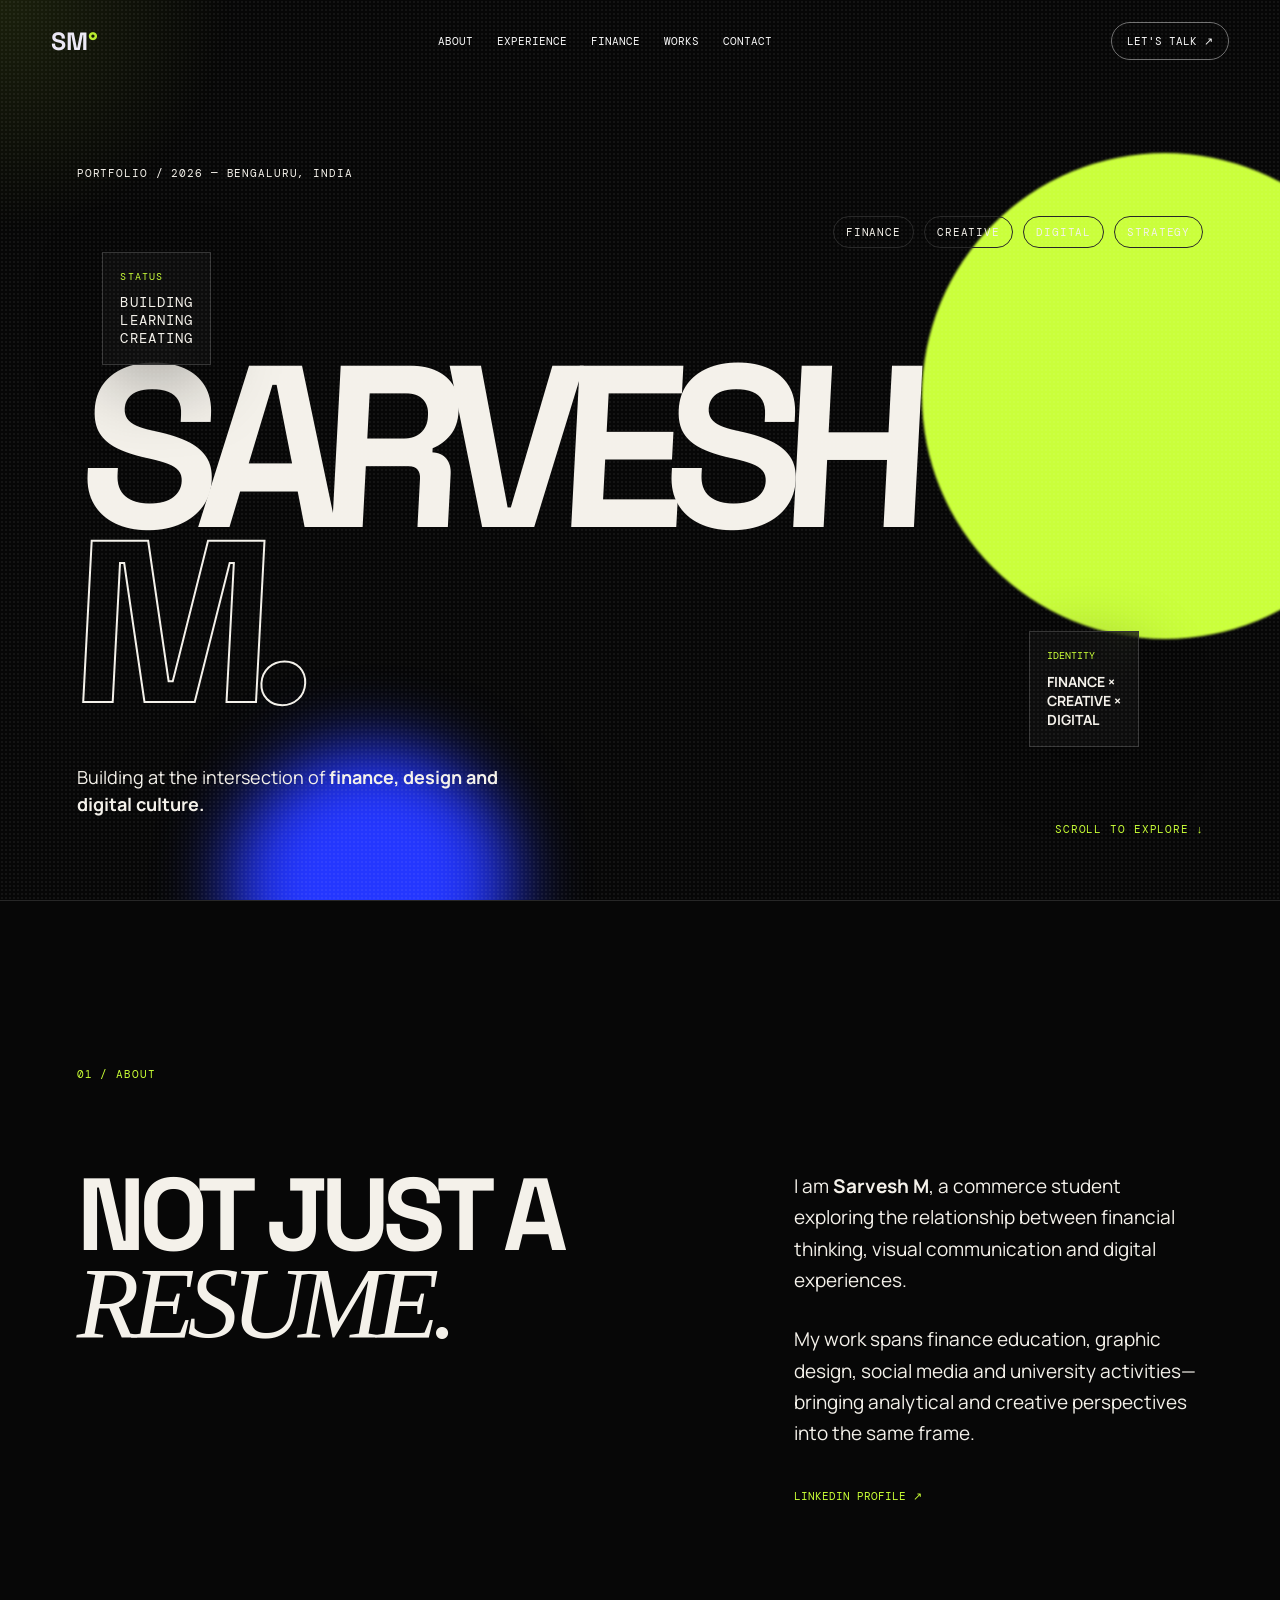
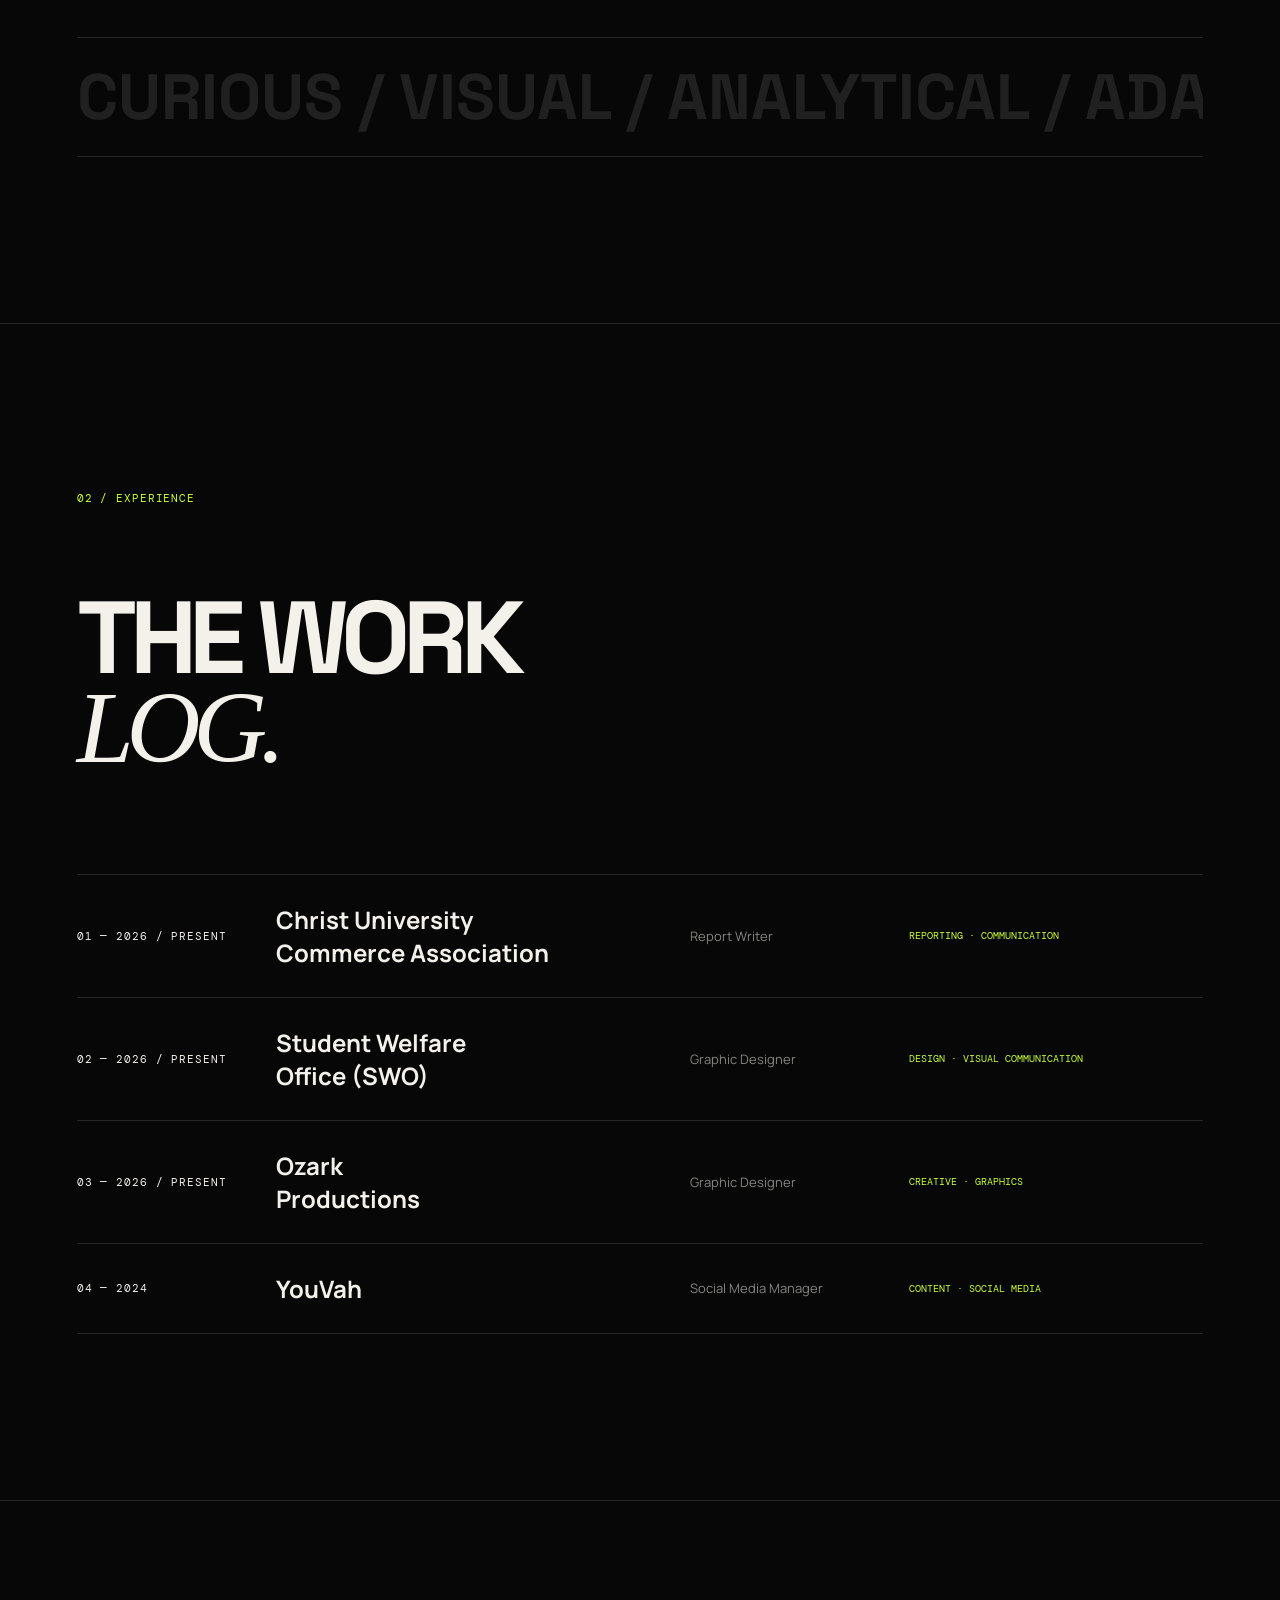
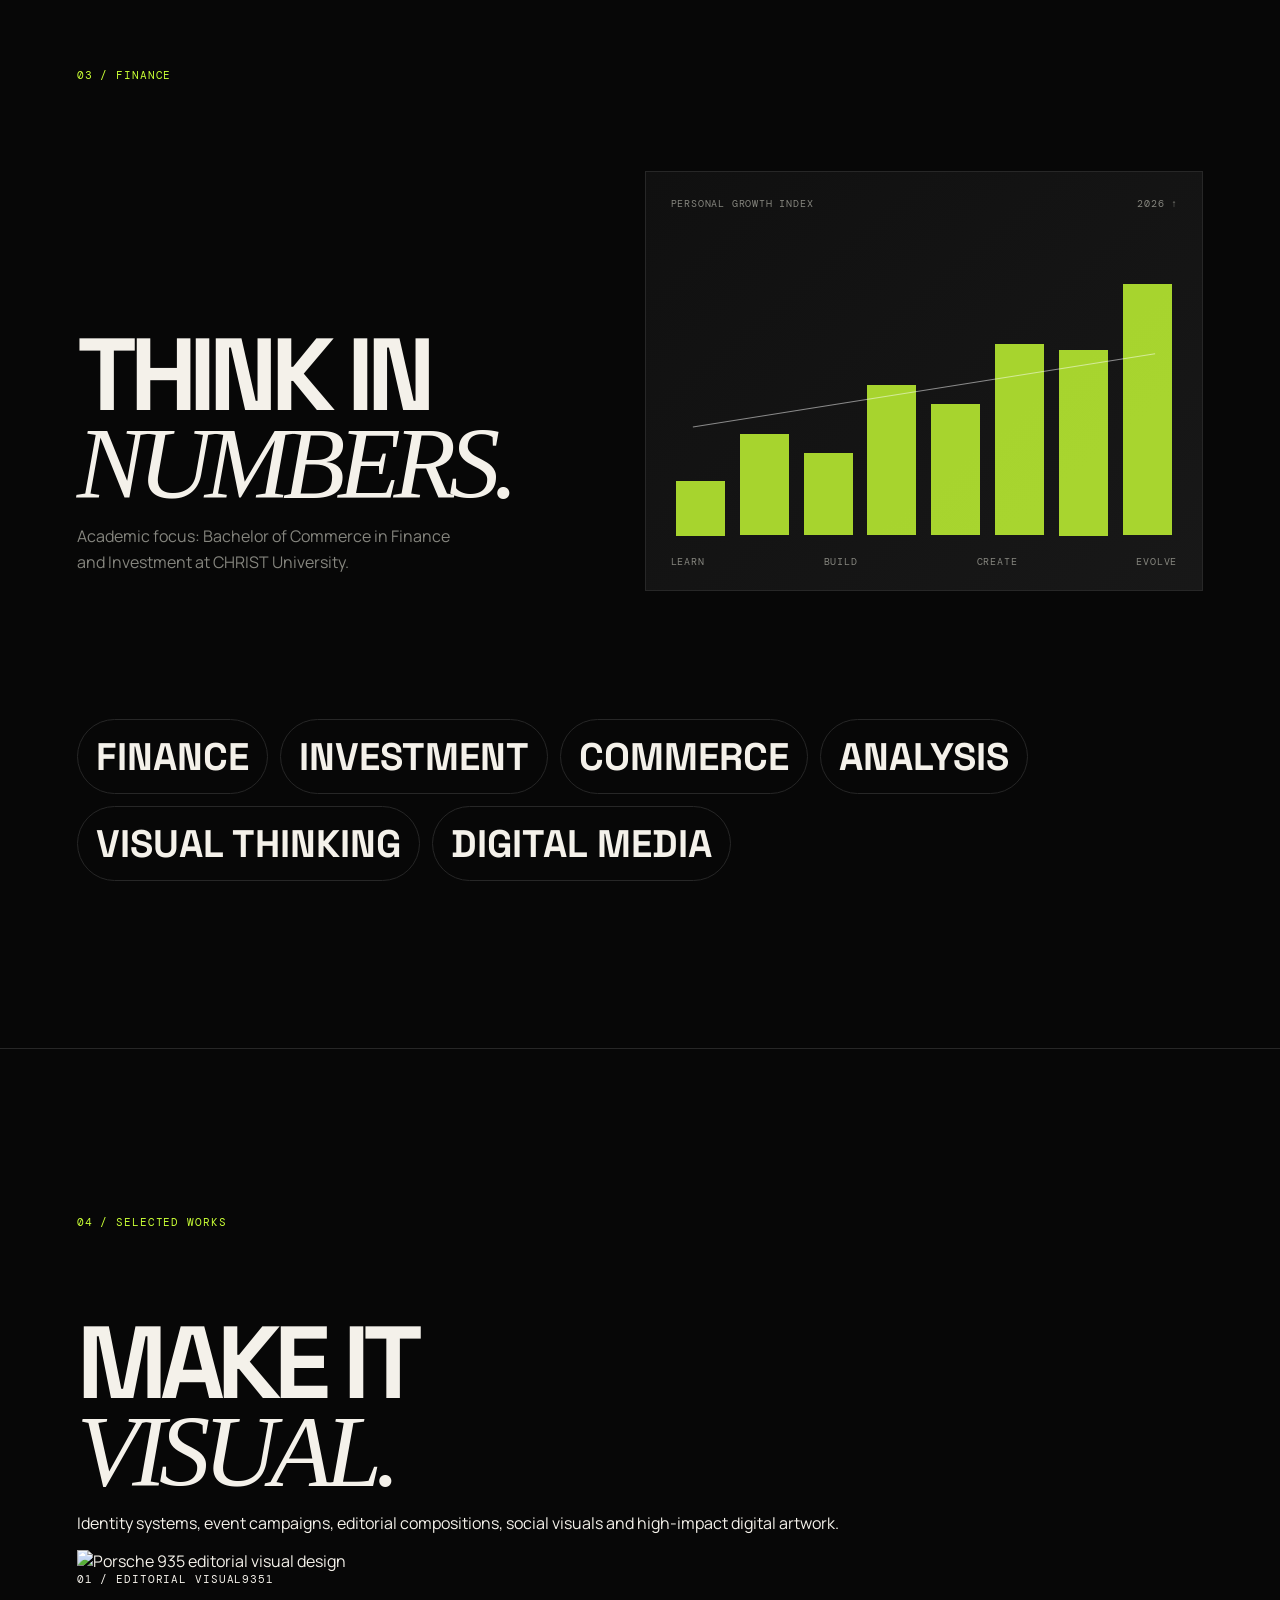
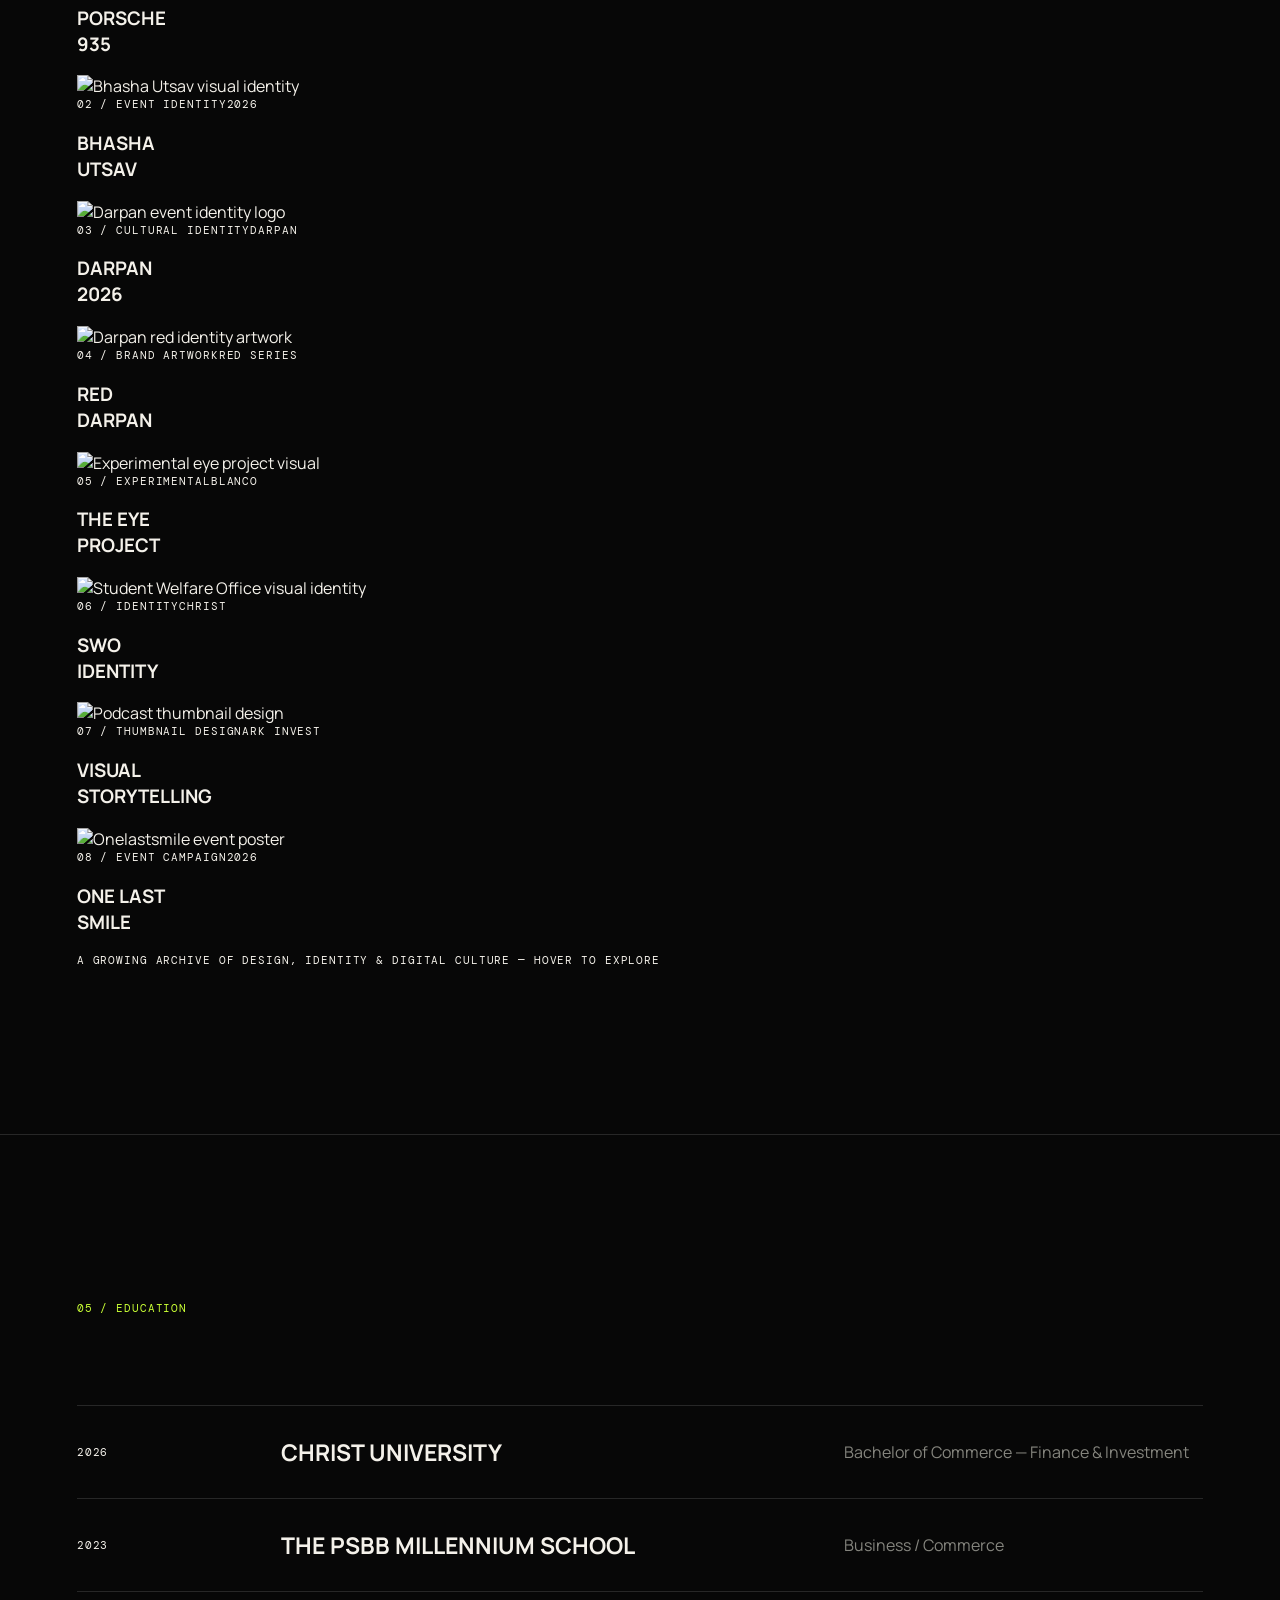
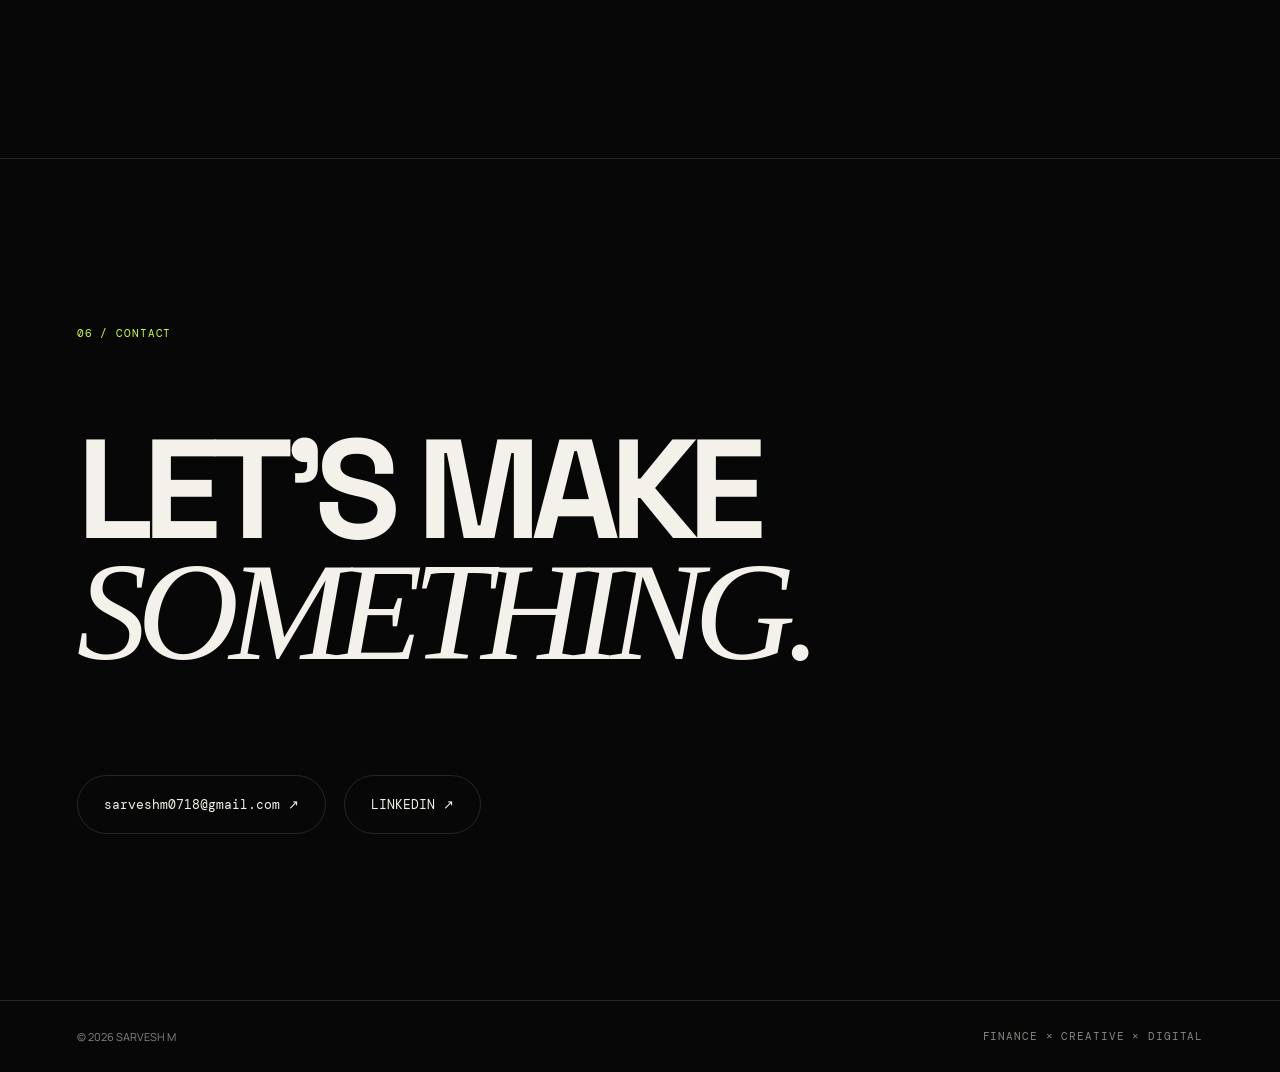
==== index.html @ 8497946c "feat: add selected works gallery for Sarvesh portfolio" ====
<!doctype html>
<html lang="en">
<head>
  <meta charset="UTF-8" />
  <meta name="viewport" content="width=device-width, initial-scale=1.0" />
  <meta name="description" content="Sarvesh M — Finance × Creative × Digital" />
  <title>SARVESH M — Portfolio</title>
  <link rel="preconnect" href="https://fonts.googleapis.com">
  <link rel="preconnect" href="https://fonts.gstatic.com" crossorigin>
  <link href="https://fonts.googleapis.com/css2?family=DM+Mono:wght@400;500&family=Manrope:wght@400;500;600;700;800&family=Space+Grotesk:wght@400;500;600;700&display=swap" rel="stylesheet">
  <link rel="stylesheet" href="style.css" />
</head>
<body>
  <div class="grain"></div><div class="cursor-glow"></div>
  <header class="nav"><a href="#top" class="logo">SM<span>°</span></a><nav><a href="#about">About</a><a href="#experience">Experience</a><a href="#finance">Finance</a><a href="#creative">Works</a><a href="#contact">Contact</a></nav><a class="nav-pill" href="mailto:sarveshm0718@gmail.com">Let's talk ↗</a></header>
  <main id="top">
    <section class="hero">
      <div class="hero-meta mono">PORTFOLIO / 2026 — BENGALURU, INDIA</div>
      <div class="ticker mono"><span>FINANCE</span><span>CREATIVE</span><span>DIGITAL</span><span>STRATEGY</span></div>
      <h1><span>SARVESH</span><span class="outline">M.</span></h1>
      <div class="hero-bottom"><p>Building at the intersection of <strong>finance, design and digital culture.</strong></p><div class="scroll mono">SCROLL TO EXPLORE ↓</div></div>
      <div class="hero-orb orb-a"></div><div class="hero-orb orb-b"></div>
      <div class="data-card card-one"><small>IDENTITY</small><b>FINANCE ×<br>CREATIVE ×<br>DIGITAL</b></div>
      <div class="data-card card-two mono"><small>STATUS</small>BUILDING<br>LEARNING<br>CREATING</div>
    </section>

    <section id="about" class="about section"><div class="eyebrow mono">01 / ABOUT</div><div class="split"><h2>NOT JUST A<br><em>RESUME.</em></h2><div class="about-copy"><p>I am <strong>Sarvesh M</strong>, a commerce student exploring the relationship between financial thinking, visual communication and digital experiences.</p><p>My work spans finance education, graphic design, social media and university activities—bringing analytical and creative perspectives into the same frame.</p><a class="text-link" href="https://www.linkedin.com/in/sarvesh-m-gca/" target="_blank" rel="noreferrer">LINKEDIN PROFILE ↗</a></div></div><div class="marquee"><div>CURIOUS / VISUAL / ANALYTICAL / ADAPTABLE / CURIOUS / VISUAL / ANALYTICAL / ADAPTABLE /</div></div></section>

    <section id="experience" class="experience section"><div class="eyebrow mono">02 / EXPERIENCE</div><h2>THE WORK<br><em>LOG.</em></h2><div class="timeline"><article><span class="mono">01 — 2026 / PRESENT</span><h3>Christ University<br>Commerce Association</h3><p>Report Writer</p><b>REPORTING · COMMUNICATION</b></article><article><span class="mono">02 — 2026 / PRESENT</span><h3>Student Welfare<br>Office (SWO)</h3><p>Graphic Designer</p><b>DESIGN · VISUAL COMMUNICATION</b></article><article><span class="mono">03 — 2026 / PRESENT</span><h3>Ozark<br>Productions</h3><p>Graphic Designer</p><b>CREATIVE · GRAPHICS</b></article><article><span class="mono">04 — 2024</span><h3>YouVah</h3><p>Social Media Manager</p><b>CONTENT · SOCIAL MEDIA</b></article></div></section>

    <section id="finance" class="finance section"><div class="eyebrow mono">03 / FINANCE</div><div class="finance-grid"><div><h2>THINK IN<br><em>NUMBERS.</em></h2><p class="finance-copy">Academic focus: Bachelor of Commerce in Finance and Investment at CHRIST University.</p></div><div class="chart-card"><div class="chart-top mono"><span>PERSONAL GROWTH INDEX</span><span>2026 ↑</span></div><div class="bars"><i></i><i></i><i></i><i></i><i></i><i></i><i></i><i></i></div><div class="chart-line"></div><div class="chart-labels mono"><span>LEARN</span><span>BUILD</span><span>CREATE</span><span>EVOLVE</span></div></div></div><div class="skill-cloud"><span>FINANCE</span><span>INVESTMENT</span><span>COMMERCE</span><span>ANALYSIS</span><span>VISUAL THINKING</span><span>DIGITAL MEDIA</span></div></section>

    <section id="creative" class="creative section">
      <div class="eyebrow mono">04 / SELECTED WORKS</div>
      <div class="works-head"><h2>MAKE IT<br><em>VISUAL.</em></h2><p>Identity systems, event campaigns, editorial compositions, social visuals and high-impact digital artwork.</p></div>
      <div class="works-grid">
        <article class="work work-wide"><div class="work-image"><img src="assets/porsche-9351.png" alt="Porsche 935 editorial visual design"></div><div class="work-meta mono"><span>01 / EDITORIAL VISUAL</span><span>9351</span></div><h3>PORSCHE<br>935</h3></article>
        <article class="work"><div class="work-image contain"><img src="assets/bhasha-utsav.png" alt="Bhasha Utsav visual identity"></div><div class="work-meta mono"><span>02 / EVENT IDENTITY</span><span>2026</span></div><h3>BHASHA<br>UTSAV</h3></article>
        <article class="work"><div class="work-image contain"><img src="assets/darpan-white.png" alt="Darpan event identity logo"></div><div class="work-meta mono"><span>03 / CULTURAL IDENTITY</span><span>DARPAN</span></div><h3>DARPAN<br>2026</h3></article>
        <article class="work work-tall"><div class="work-image"><img src="assets/darpan-red.png" alt="Darpan red identity artwork"></div><div class="work-meta mono"><span>04 / BRAND ARTWORK</span><span>RED SERIES</span></div><h3>RED<br>DARPAN</h3></article>
        <article class="work work-tall"><div class="work-image"><img src="assets/eye-project.png" alt="Experimental eye project visual"></div><div class="work-meta mono"><span>05 / EXPERIMENTAL</span><span>BLANCO</span></div><h3>THE EYE<br>PROJECT</h3></article>
        <article class="work"><div class="work-image contain"><img src="assets/swo-logo.png" alt="Student Welfare Office visual identity"></div><div class="work-meta mono"><span>06 / IDENTITY</span><span>CHRIST</span></div><h3>SWO<br>IDENTITY</h3></article>
        <article class="work work-wide"><div class="work-image"><img src="assets/ark-thumbnail.jpg" alt="Podcast thumbnail design"></div><div class="work-meta mono"><span>07 / THUMBNAIL DESIGN</span><span>ARK INVEST</span></div><h3>VISUAL<br>STORYTELLING</h3></article>
        <article class="work work-wide"><div class="work-image"><img src="assets/onelastsmile.png" alt="Onelastsmile event poster"></div><div class="work-meta mono"><span>08 / EVENT CAMPAIGN</span><span>2026</span></div><h3>ONE LAST<br>SMILE</h3></article>
      </div>
      <div class="works-note mono">A GROWING ARCHIVE OF DESIGN, IDENTITY & DIGITAL CULTURE — HOVER TO EXPLORE</div>
    </section>

    <section class="education section"><div class="eyebrow mono">05 / EDUCATION</div><div class="edu-row"><span class="mono">2026</span><h3>CHRIST UNIVERSITY</h3><p>Bachelor of Commerce — Finance & Investment</p></div><div class="edu-row"><span class="mono">2023</span><h3>THE PSBB MILLENNIUM SCHOOL</h3><p>Business / Commerce</p></div></section>
    <section id="contact" class="contact section"><div class="eyebrow mono">06 / CONTACT</div><h2>LET'S MAKE<br><em>SOMETHING.</em></h2><div class="contact-row"><a href="mailto:sarveshm0718@gmail.com">sarveshm0718@gmail.com ↗</a><a href="https://www.linkedin.com/in/sarvesh-m-gca/" target="_blank" rel="noreferrer">LINKEDIN ↗</a></div></section>
  </main>
  <footer><span>© 2026 SARVESH M</span><span class="mono">FINANCE × CREATIVE × DIGITAL</span></footer>
  <script src="script.js"></script>
</body></html>
---- style.css ----
:root{--bg:#070707;--fg:#f4f1ea;--acid:#c9ff35;--muted:#85857e;--line:#272727;--blue:#2437ff;--pink:#ff6bd6}*{box-sizing:border-box}html{scroll-behavior:smooth}body{margin:0;background:var(--bg);color:var(--fg);font-family:Manrope,Arial,sans-serif;overflow-x:hidden}.grain{position:fixed;inset:0;opacity:.055;pointer-events:none;background-image:radial-gradient(#fff 1px,transparent 1px);background-size:4px 4px;z-index:20}.cursor-glow{position:fixed;width:520px;height:520px;border-radius:50%;background:radial-gradient(circle,rgba(201,255,53,.1),transparent 64%);pointer-events:none;transform:translate(-50%,-50%);z-index:-1}.nav{position:fixed;top:0;left:0;width:100%;z-index:10;display:flex;align-items:center;justify-content:space-between;padding:22px 4vw;mix-blend-mode:difference}.logo{font:700 25px 'Space Grotesk';color:#fff;text-decoration:none}.logo span{color:var(--acid)}nav{display:flex;gap:24px}nav a,.nav-pill{color:#fff;text-decoration:none;font:11px 'DM Mono';text-transform:uppercase}.nav a:hover,.nav-pill:hover{color:var(--acid)}.nav-pill{border:1px solid #777;padding:11px 15px;border-radius:999px}.section{padding:13vw 6vw;border-top:1px solid var(--line);position:relative}.hero{min-height:100vh;padding:13vw 6vw 5vw;position:relative;overflow:hidden;display:flex;flex-direction:column;justify-content:space-between}.hero-meta,.ticker,.mono,.eyebrow{font-family:'DM Mono';font-size:11px;letter-spacing:.08em}.hero-meta{position:relative;z-index:3}.ticker{display:flex;gap:10px;align-self:flex-end;position:relative;z-index:3}.ticker span{border:1px solid var(--line);padding:8px 12px;border-radius:99px}.hero h1{font:800 clamp(5.5rem,18vw,18rem)/.76 'Space Grotesk';letter-spacing:-.1em;margin:6vw 0 0;position:relative;z-index:2;transform:skewX(-3deg)}.hero h1 span{display:block}.outline{color:transparent;-webkit-text-stroke:2px var(--fg)}.hero-bottom{display:flex;align-items:end;justify-content:space-between;position:relative;z-index:3}.hero-bottom p{max-width:430px;font-size:18px;line-height:1.5}.scroll{color:var(--acid)}.hero-orb{position:absolute;border-radius:50%;z-index:1}.orb-a{width:38vw;height:38vw;background:var(--acid);right:-10vw;top:17vh;mix-blend-mode:screen;filter:blur(1px)}.orb-b{width:22vw;height:22vw;background:var(--blue);left:18vw;bottom:-10vw;filter:blur(35px)}.data-card{position:absolute;z-index:4;background:rgba(17,17,17,.72);border:1px solid #363636;backdrop-filter:blur(18px);padding:17px;font-size:14px;box-shadow:0 20px 70px rgba(0,0,0,.3)}.data-card small{font:10px 'DM Mono';color:var(--acid);display:block;margin-bottom:10px}.card-one{right:11vw;bottom:17vh}.card-two{left:8vw;top:28vh}.eyebrow{color:var(--acid);margin-bottom:7vw}.split{display:grid;grid-template-columns:1.2fr .8fr;gap:8vw}.section h2{font:700 clamp(3.7rem,8vw,9rem)/.86 'Space Grotesk';letter-spacing:-.07em;margin:0}.section h2 em{font-family:Georgia,serif;font-weight:400}.about-copy{font-size:19px;line-height:1.65}.about-copy p{margin-top:0;margin-bottom:28px}.text-link{font:11px 'DM Mono';color:var(--acid);text-decoration:none}.marquee{overflow:hidden;border-top:1px solid var(--line);border-bottom:1px solid var(--line);margin-top:10vw;padding:18px 0;white-space:nowrap;font:700 5vw 'Space Grotesk';color:#202020}.timeline{margin-top:8vw}.timeline article{display:grid;grid-template-columns:.9fr 2fr 1fr 1.5fr;gap:22px;align-items:center;border-top:1px solid var(--line);padding:28px 0;transition:padding .3s}.timeline article:hover{padding-left:18px;padding-right:18px;background:#0c0c0c}.timeline article:last-child{border-bottom:1px solid var(--line)}.timeline h3{font-size:24px;margin:0}.timeline p{margin:0;color:var(--muted);font-size:13px}.timeline b{font:10px 'DM Mono';color:var(--acid)}.finance-grid{display:grid;grid-template-columns:1fr 1.2fr;gap:8vw;align-items:end}.finance-copy{max-width:380px;color:var(--muted);line-height:1.6}.chart-card{height:420px;border:1px solid var(--line);padding:25px;position:relative;background:linear-gradient(140deg,#101010,#181818);overflow:hidden}.chart-top,.chart-labels{display:flex;justify-content:space-between;color:var(--muted);font-size:10px}.bars{position:absolute;inset:90px 30px 55px;display:flex;align-items:end;gap:3%}.bars i{display:block;flex:1;background:var(--acid);opacity:.82;transform-origin:bottom;animation:rise 1.2s both}.bars i:nth-child(1){height:20%;animation-delay:.05s}.bars i:nth-child(2){height:37%;animation-delay:.1s}.bars i:nth-child(3){height:30%;animation-delay:.15s}.bars i:nth-child(4){height:55%;animation-delay:.2s}.bars i:nth-child(5){height:48%;animation-delay:.25s}.bars i:nth-child(6){height:70%;animation-delay:.3s}.bars i:nth-child(7){height:68%;animation-delay:.35s}.bars i:nth-child(8){height:92%;animation-delay:.4s}.chart-line{position:absolute;left:8%;right:8%;top:52%;height:1px;background:#fff;transform:rotate(-9deg);opacity:.5}.chart-labels{position:absolute;bottom:22px;left:25px;right:25px}.skill-cloud{margin-top:10vw;display:flex;gap:12px;flex-wrap:wrap}.skill-cloud span{font:700 clamp(1.2rem,3vw,3rem) 'Space Grotesk';border:1px solid var(--line);padding:12px 18px;border-radius:999px;transition:.25s}.skill-cloud span:hover{background:var(--acid);color:#070707;transform:rotate(-2deg)}.project-grid{display:grid;grid-template-columns:1.2fr .8fr 1fr;gap:14px;margin-top:7vw}.project{min-height:500px;padding:24px;display:flex;flex-direction:column;justify-content:space-between;border:1px solid var(--line);transition:transform .45s,clip-path .45s}.project:hover{transform:translateY(-12px) rotate(-1deg);clip-path:polygon(0 2%,100% 0,97% 100%,2% 98%)}.project h3{font:700 clamp(2.3rem,4vw,5rem)/.84 'Space Grotesk';margin:0}.project p{max-width:230px}.project-number{color:var(--acid)}.p1{background:var(--acid);color:#070707}.p1 .project-number{color:#070707}.p2{background:#171717}.p3{background:linear-gradient(150deg,#2932cd,#090909)}.edu-row{display:grid;grid-template-columns:.5fr 1.5fr 1fr;gap:25px;border-top:1px solid var(--line);padding:30px 0;align-items:center}.edu-row:last-child{border-bottom:1px solid var(--line)}.edu-row h3{margin:0;font-size:23px}.edu-row p{margin:0;color:var(--muted)}.contact h2{font-size:clamp(4rem,11vw,13rem)}.contact-row{margin-top:8vw;display:flex;gap:18px;flex-wrap:wrap}.contact-row a{color:var(--fg);text-decoration:none;border:1px solid var(--line);padding:20px 26px;border-radius:999px;font:13px 'DM Mono';transition:.25s}.contact-row a:hover{background:var(--fg);color:var(--bg)}footer{padding:28px 6vw;display:flex;justify-content:space-between;color:var(--muted);font-size:11px;border-top:1px solid var(--line)}@keyframes rise{from{transform:scaleY(0)}to{transform:scaleY(1)}}@media(max-width:760px){.nav nav{display:none}.hero{padding-top:30vw}.hero h1{font-size:24vw}.card-two{display:none}.split,.finance-grid{grid-template-columns:1fr}.timeline article,.edu-row{grid-template-columns:1fr;gap:8px}.project-grid{grid-template-columns:1fr}.project{min-height:330px}.hero-bottom{flex-direction:column;align-items:start}.ticker{align-self:start;margin-top:40px}.section{padding:21vw 6vw}.contact-row{flex-direction:column}.contact-row a{text-align:center}}@media(prefers-reduced-motion:reduce){*,*::before,*::after{scroll-behavior:auto!important;animation-duration:.01ms!important;transition:none!important}}
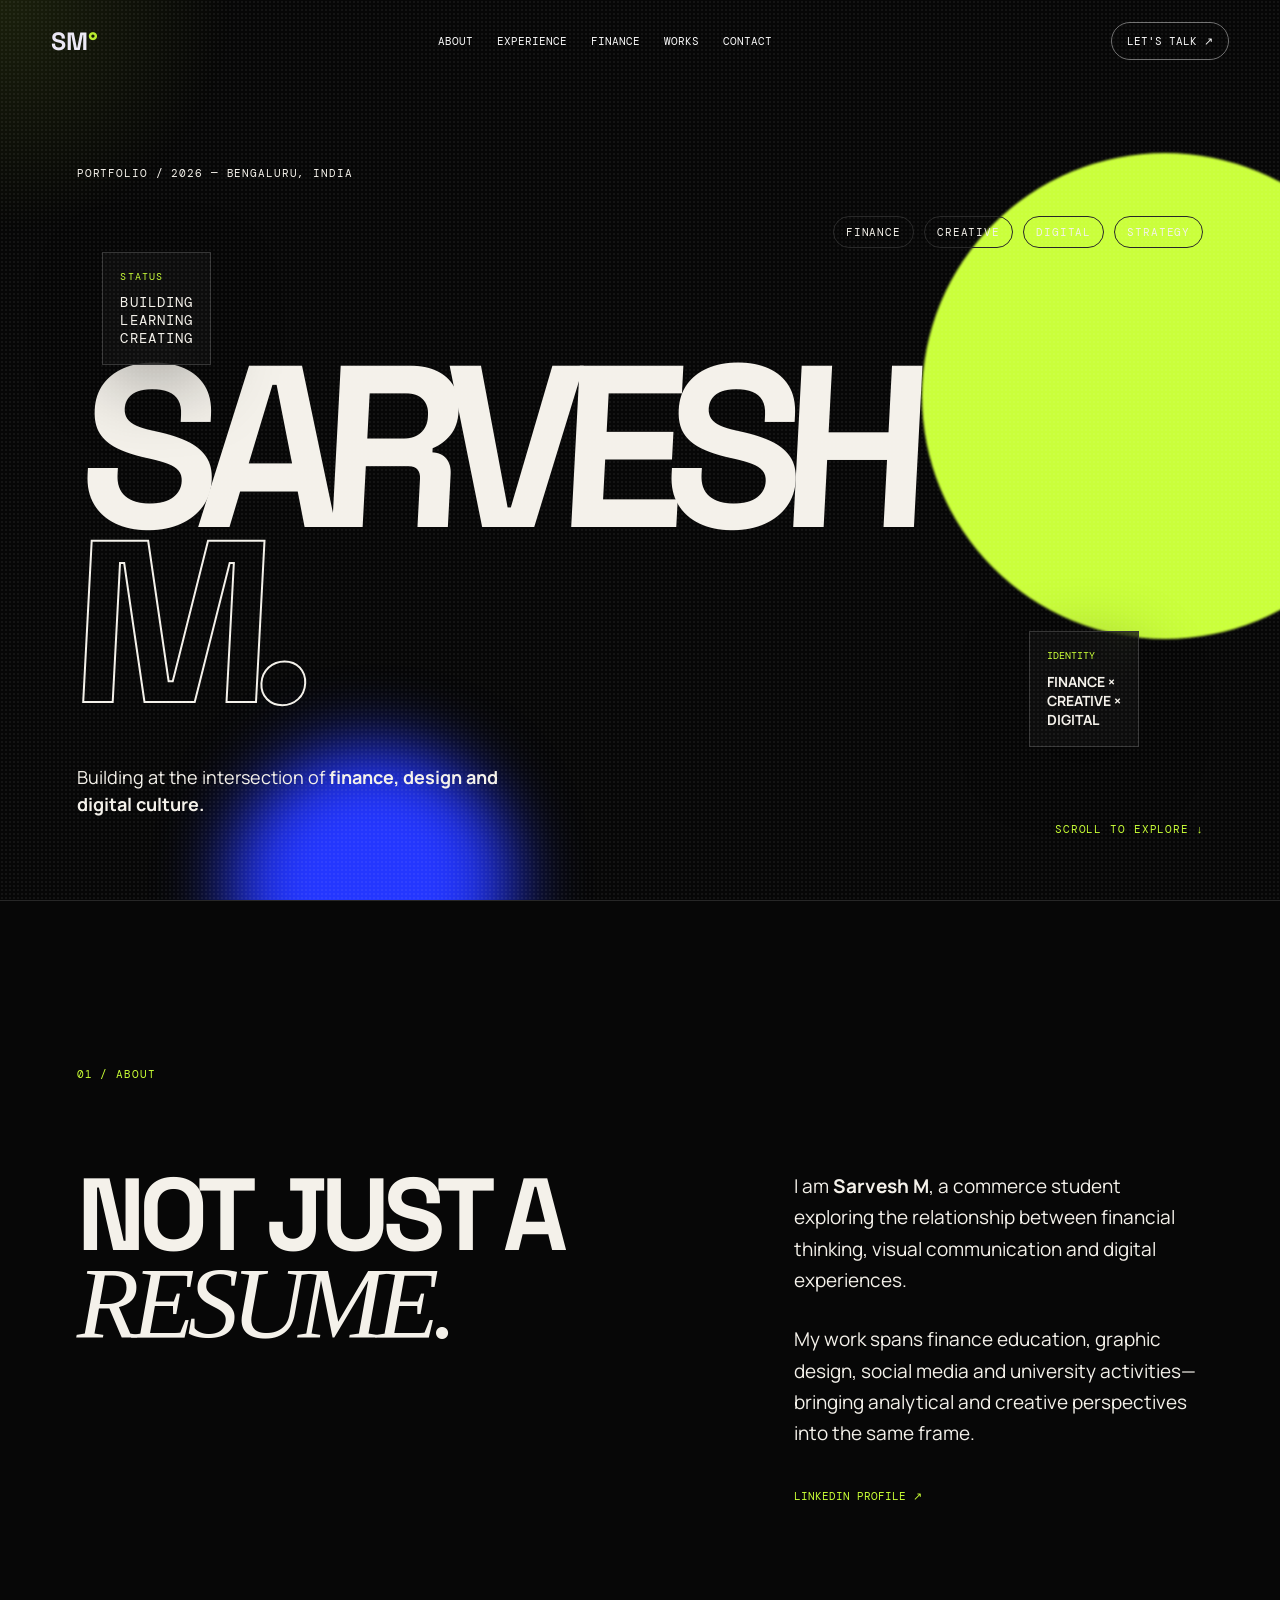
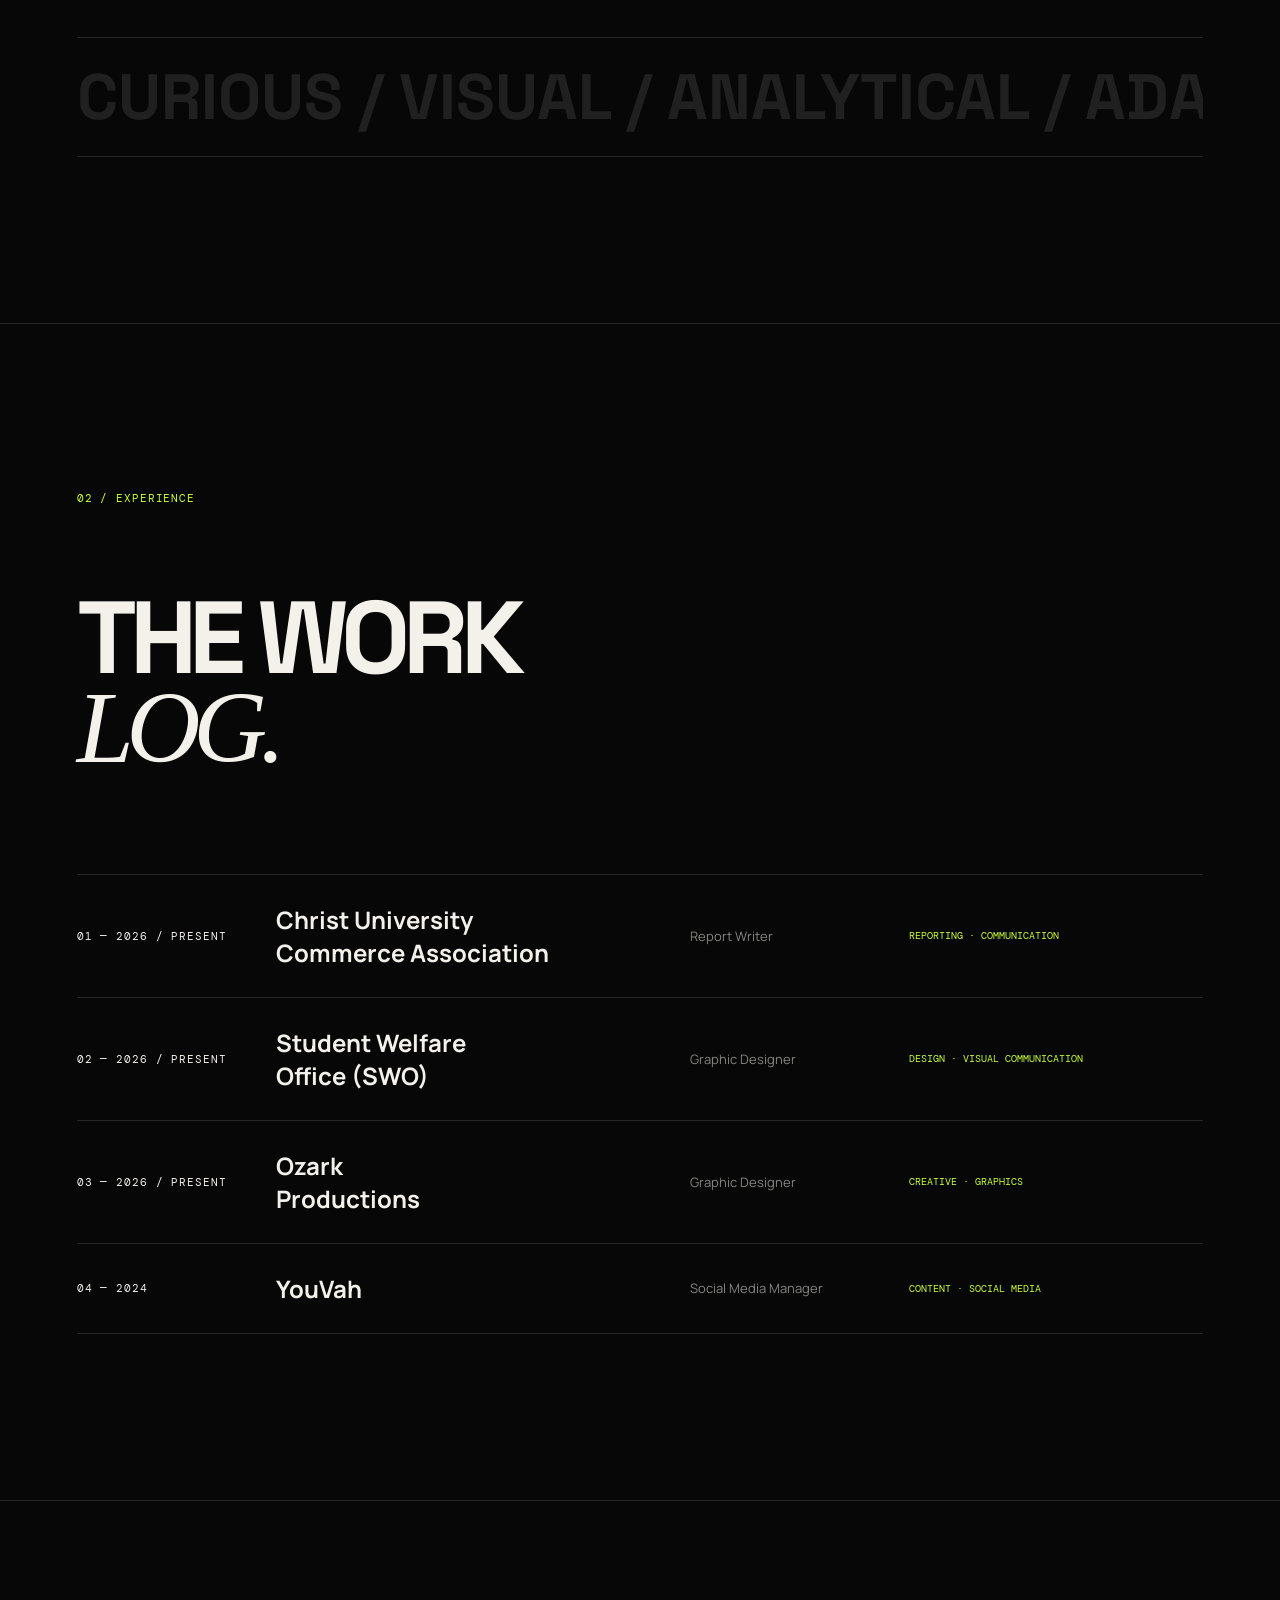
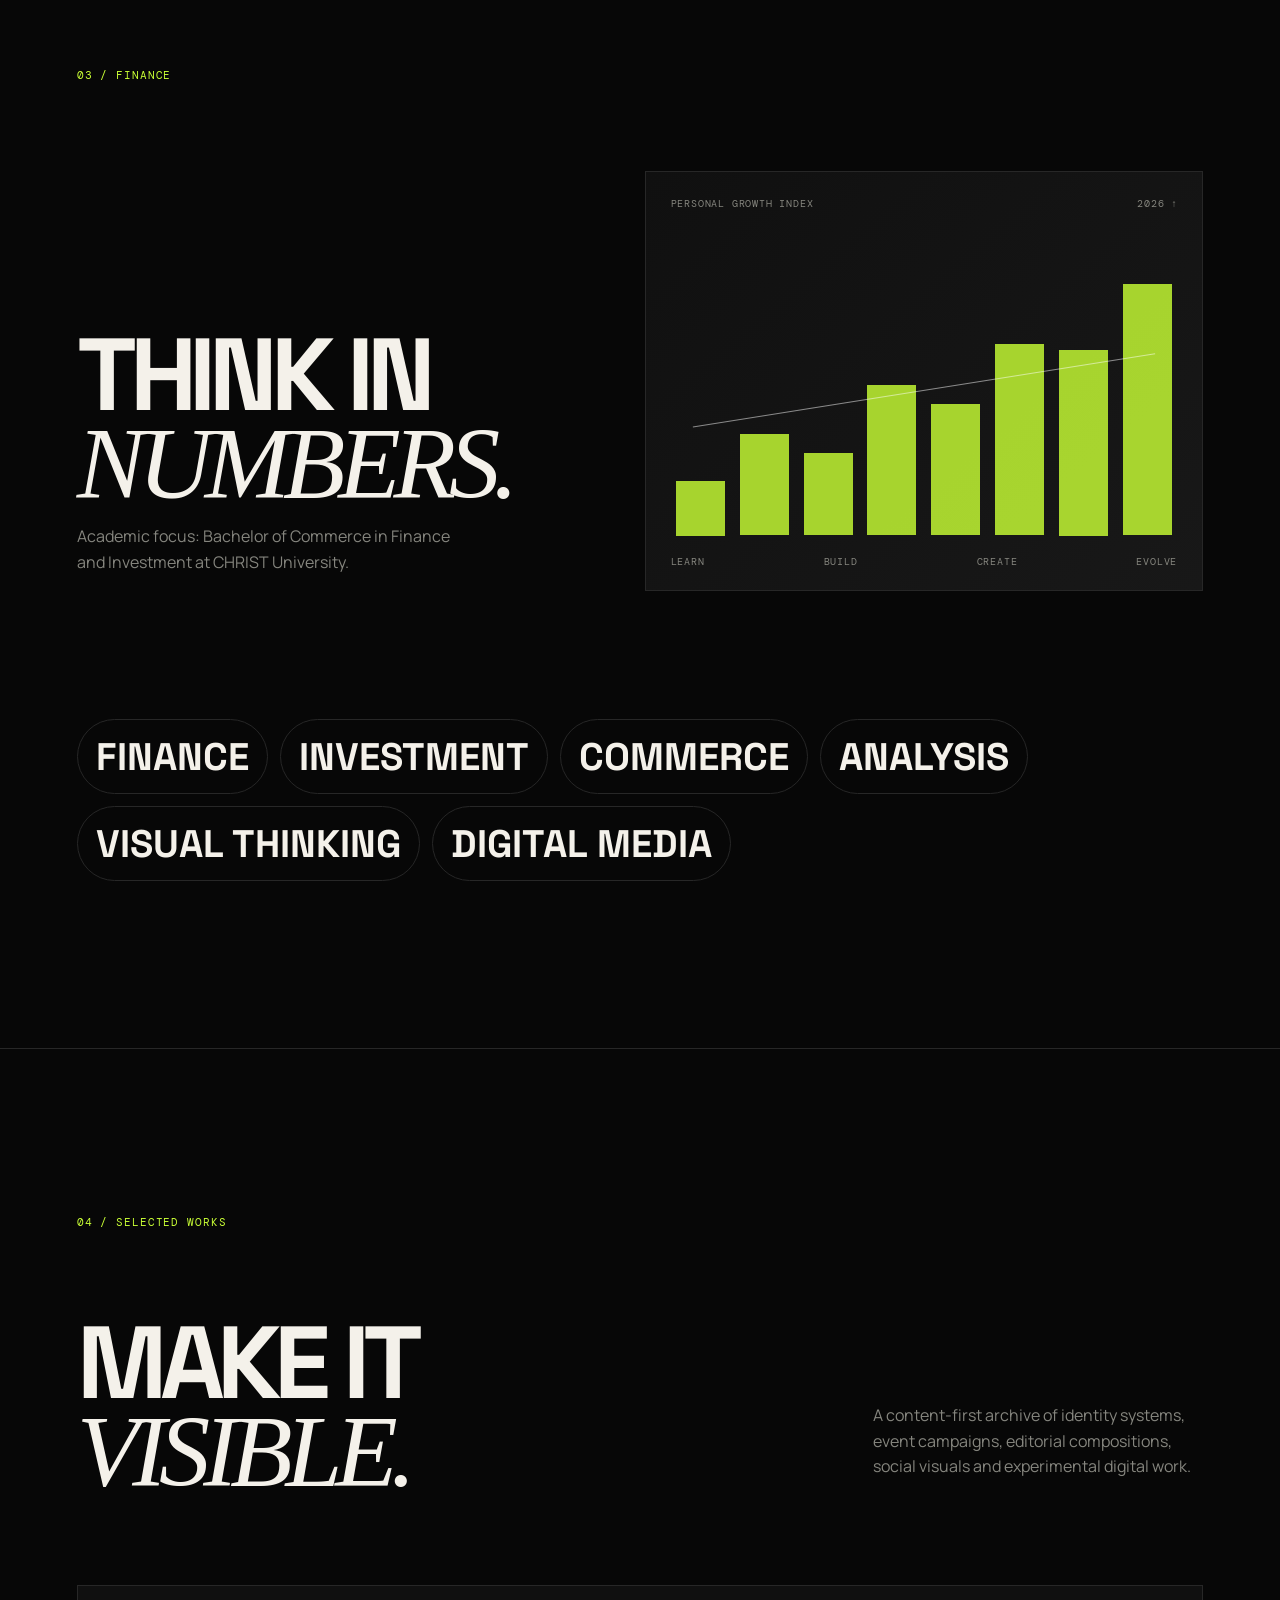
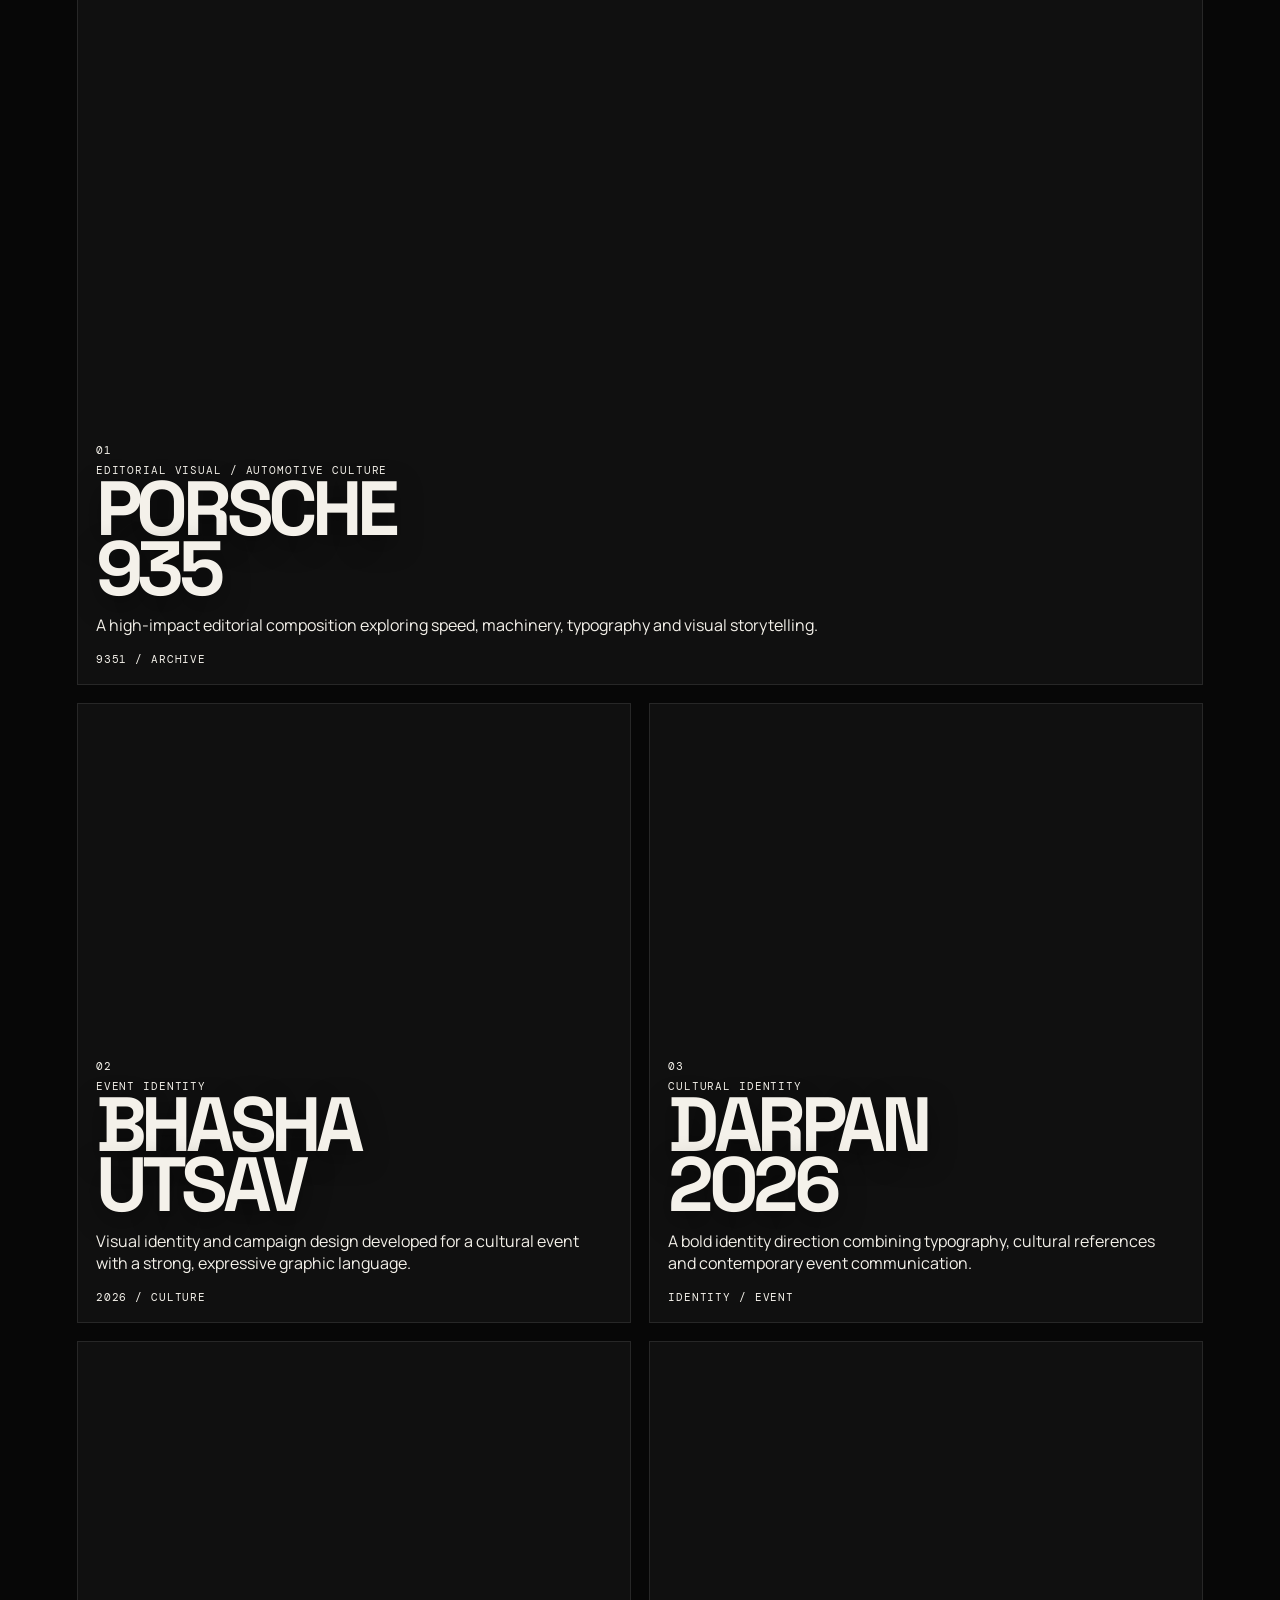
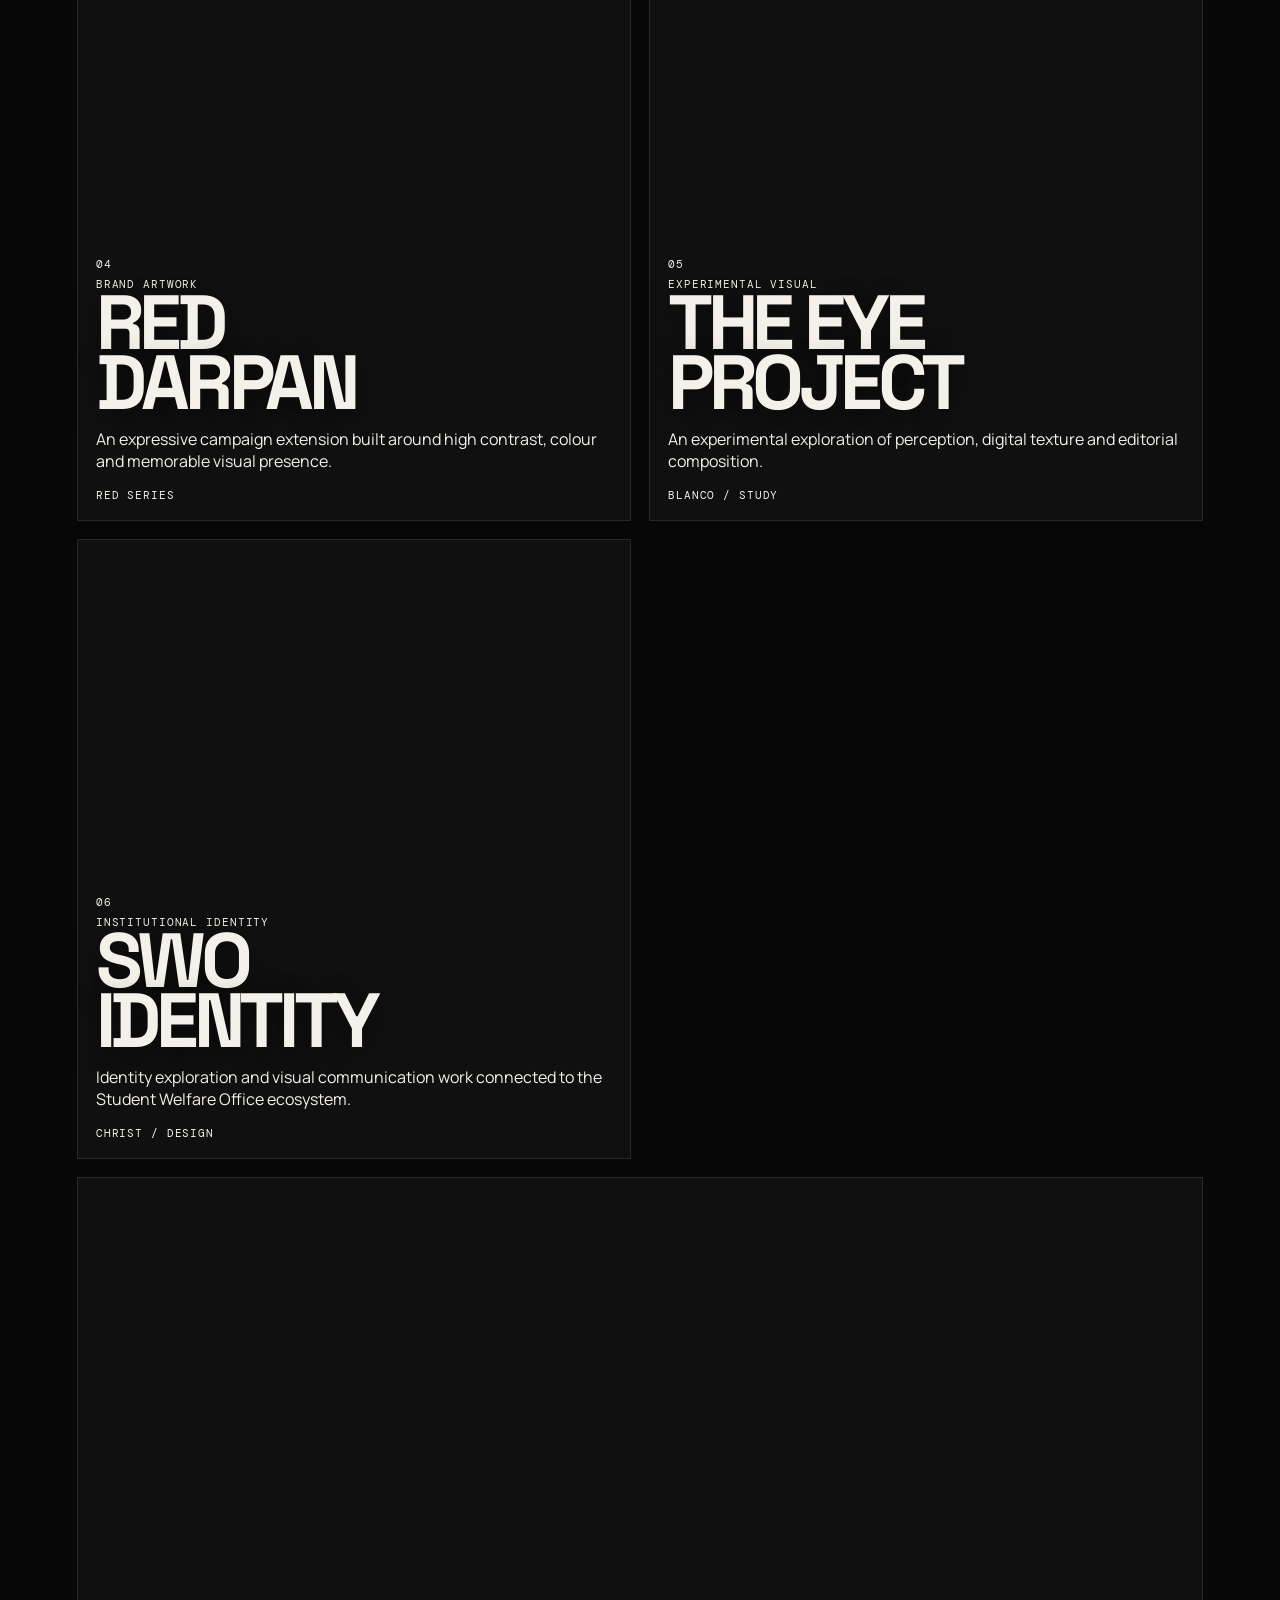
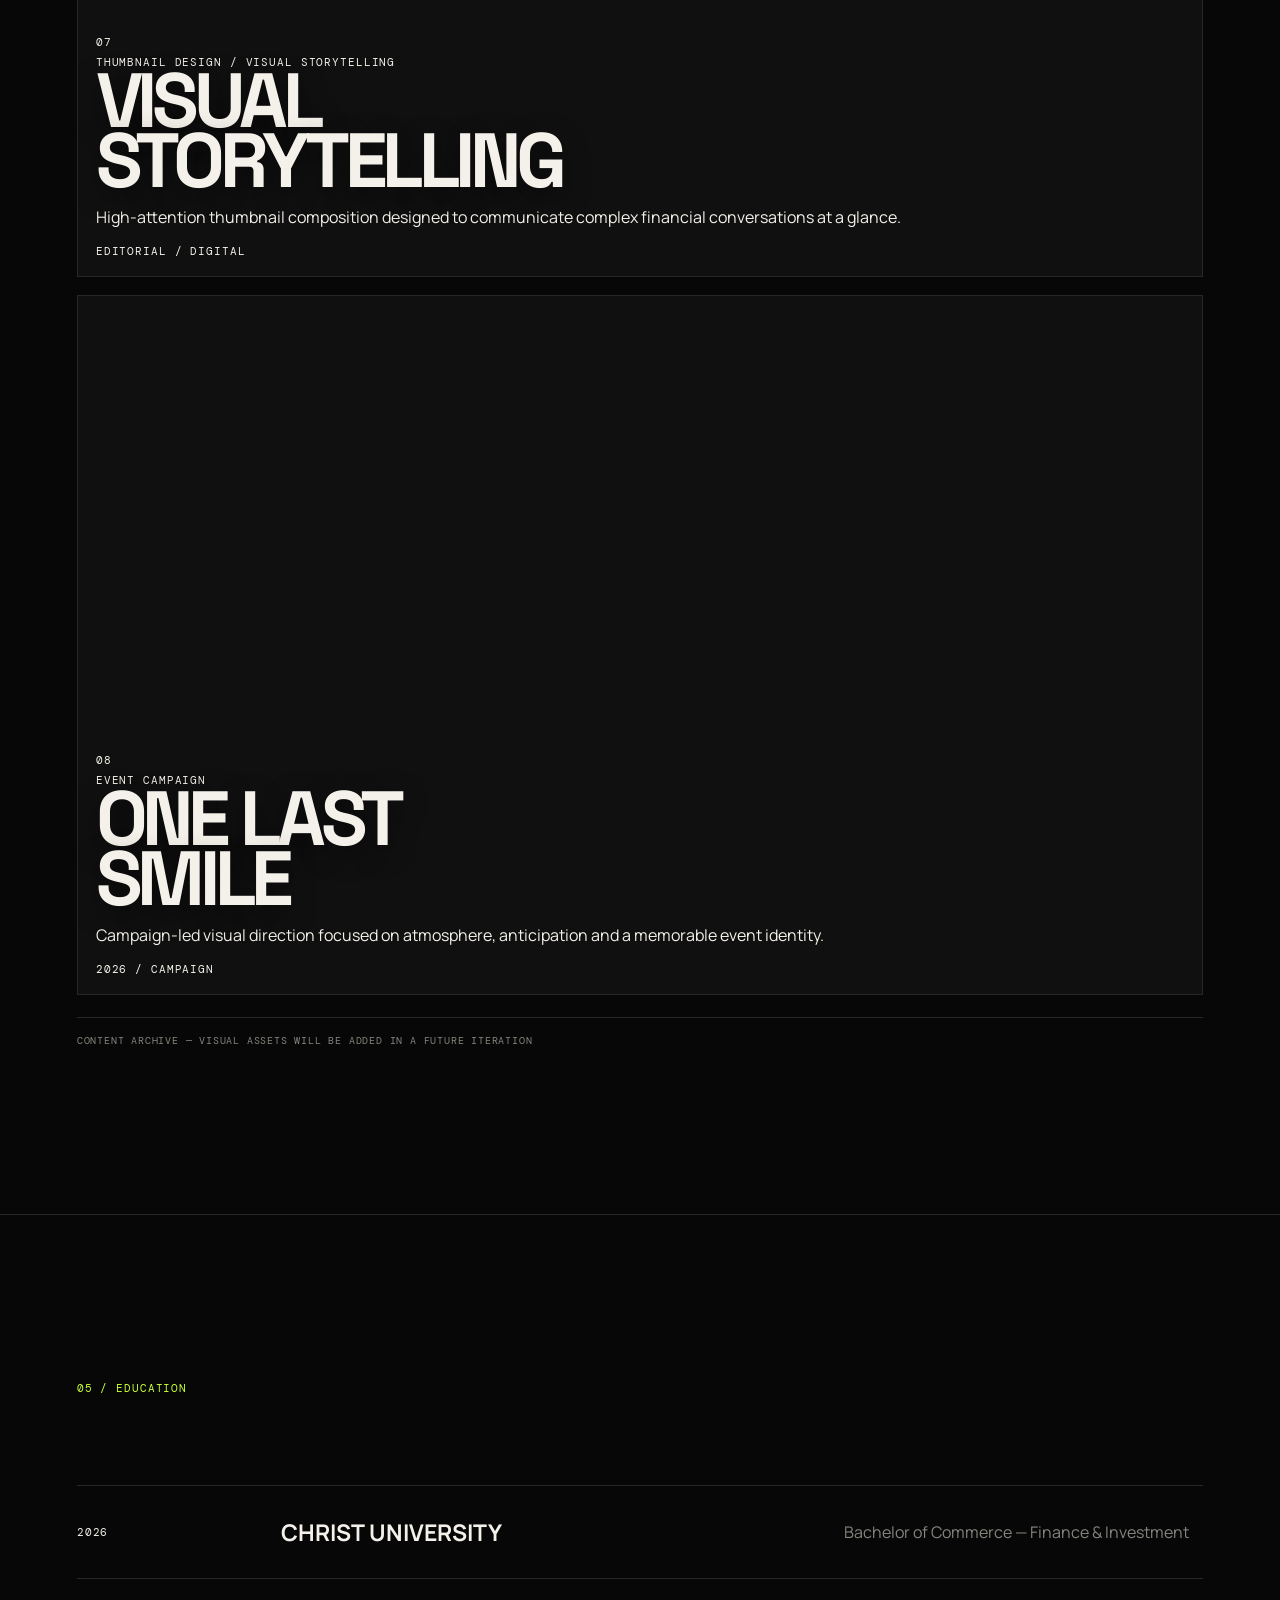
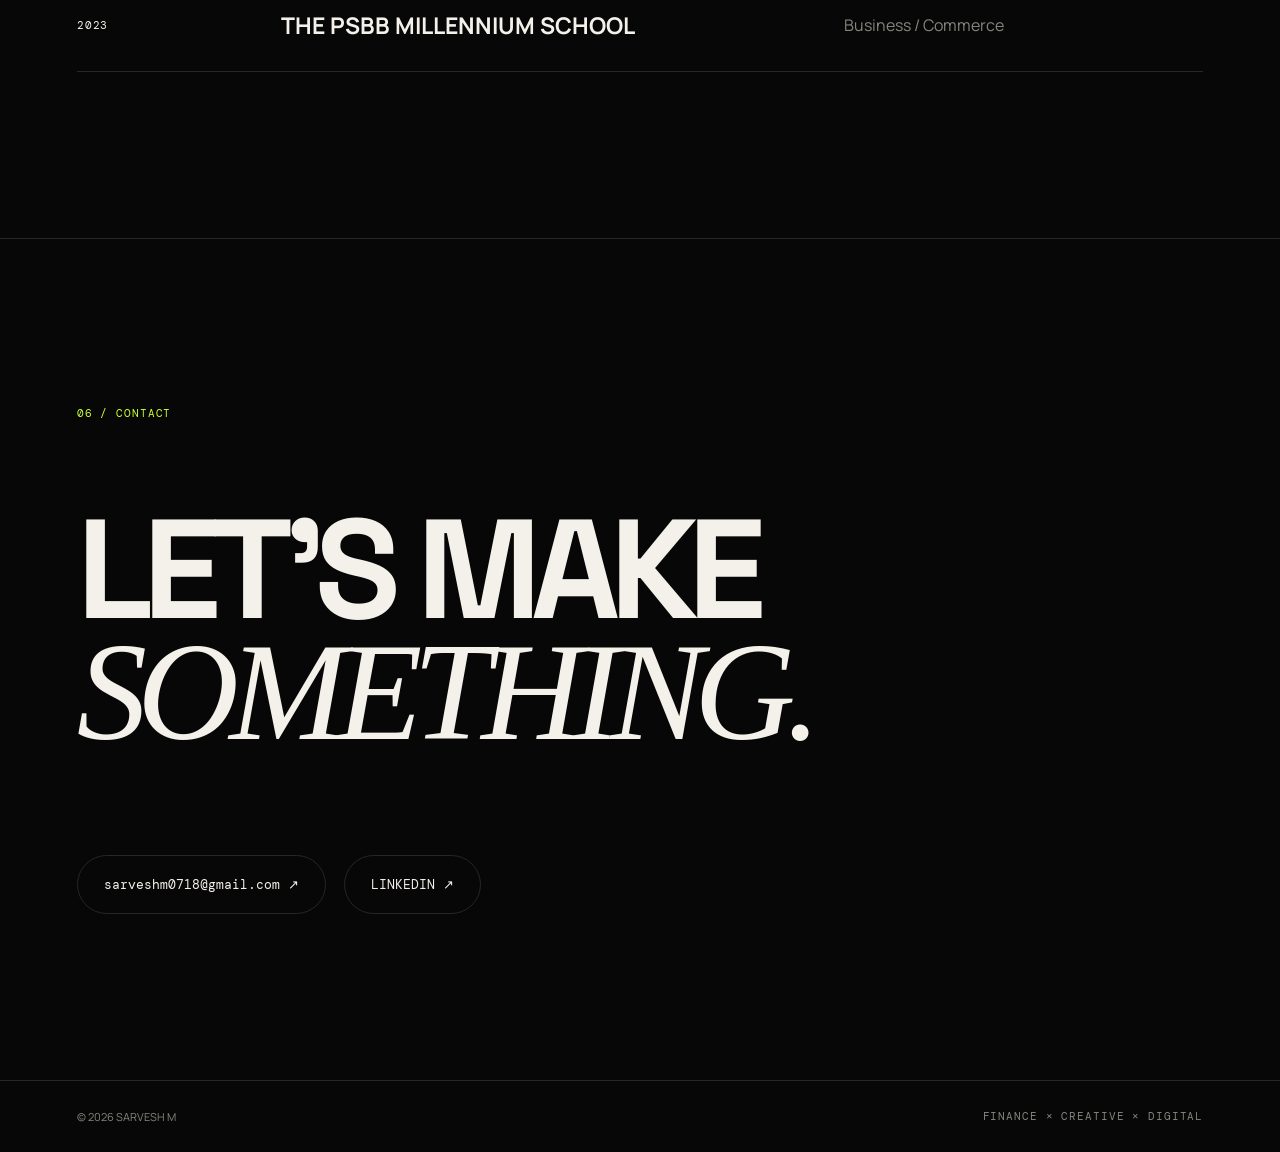
==== commit 008d96b0: "refactor: make selected works content-first without image dependencies" ====
--- a/index.html
+++ b/index.html
@@ -32,18 +32,18 @@
 
     <section id="creative" class="creative section">
       <div class="eyebrow mono">04 / SELECTED WORKS</div>
-      <div class="works-head"><h2>MAKE IT<br><em>VISUAL.</em></h2><p>Identity systems, event campaigns, editorial compositions, social visuals and high-impact digital artwork.</p></div>
-      <div class="works-grid">
-        <article class="work work-wide"><div class="work-image"><img src="assets/porsche-9351.png" alt="Porsche 935 editorial visual design"></div><div class="work-meta mono"><span>01 / EDITORIAL VISUAL</span><span>9351</span></div><h3>PORSCHE<br>935</h3></article>
-        <article class="work"><div class="work-image contain"><img src="assets/bhasha-utsav.png" alt="Bhasha Utsav visual identity"></div><div class="work-meta mono"><span>02 / EVENT IDENTITY</span><span>2026</span></div><h3>BHASHA<br>UTSAV</h3></article>
-        <article class="work"><div class="work-image contain"><img src="assets/darpan-white.png" alt="Darpan event identity logo"></div><div class="work-meta mono"><span>03 / CULTURAL IDENTITY</span><span>DARPAN</span></div><h3>DARPAN<br>2026</h3></article>
-        <article class="work work-tall"><div class="work-image"><img src="assets/darpan-red.png" alt="Darpan red identity artwork"></div><div class="work-meta mono"><span>04 / BRAND ARTWORK</span><span>RED SERIES</span></div><h3>RED<br>DARPAN</h3></article>
-        <article class="work work-tall"><div class="work-image"><img src="assets/eye-project.png" alt="Experimental eye project visual"></div><div class="work-meta mono"><span>05 / EXPERIMENTAL</span><span>BLANCO</span></div><h3>THE EYE<br>PROJECT</h3></article>
-        <article class="work"><div class="work-image contain"><img src="assets/swo-logo.png" alt="Student Welfare Office visual identity"></div><div class="work-meta mono"><span>06 / IDENTITY</span><span>CHRIST</span></div><h3>SWO<br>IDENTITY</h3></article>
-        <article class="work work-wide"><div class="work-image"><img src="assets/ark-thumbnail.jpg" alt="Podcast thumbnail design"></div><div class="work-meta mono"><span>07 / THUMBNAIL DESIGN</span><span>ARK INVEST</span></div><h3>VISUAL<br>STORYTELLING</h3></article>
-        <article class="work work-wide"><div class="work-image"><img src="assets/onelastsmile.png" alt="Onelastsmile event poster"></div><div class="work-meta mono"><span>08 / EVENT CAMPAIGN</span><span>2026</span></div><h3>ONE LAST<br>SMILE</h3></article>
+      <div class="works-head"><h2>MAKE IT<br><em>VISIBLE.</em></h2><p>A content-first archive of identity systems, event campaigns, editorial compositions, social visuals and experimental digital work.</p></div>
+      <div class="works-grid text-works">
+        <article class="work work-wide"><div class="work-number mono">01</div><div class="work-copy"><span class="mono">EDITORIAL VISUAL / AUTOMOTIVE CULTURE</span><h3>PORSCHE<br>935</h3><p>A high-impact editorial composition exploring speed, machinery, typography and visual storytelling.</p></div><div class="work-tag mono">9351 / ARCHIVE</div></article>
+        <article class="work"><div class="work-number mono">02</div><div class="work-copy"><span class="mono">EVENT IDENTITY</span><h3>BHASHA<br>UTSAV</h3><p>Visual identity and campaign design developed for a cultural event with a strong, expressive graphic language.</p></div><div class="work-tag mono">2026 / CULTURE</div></article>
+        <article class="work"><div class="work-number mono">03</div><div class="work-copy"><span class="mono">CULTURAL IDENTITY</span><h3>DARPAN<br>2026</h3><p>A bold identity direction combining typography, cultural references and contemporary event communication.</p></div><div class="work-tag mono">IDENTITY / EVENT</div></article>
+        <article class="work work-tall"><div class="work-number mono">04</div><div class="work-copy"><span class="mono">BRAND ARTWORK</span><h3>RED<br>DARPAN</h3><p>An expressive campaign extension built around high contrast, colour and memorable visual presence.</p></div><div class="work-tag mono">RED SERIES</div></article>
+        <article class="work work-tall"><div class="work-number mono">05</div><div class="work-copy"><span class="mono">EXPERIMENTAL VISUAL</span><h3>THE EYE<br>PROJECT</h3><p>An experimental exploration of perception, digital texture and editorial composition.</p></div><div class="work-tag mono">BLANCO / STUDY</div></article>
+        <article class="work"><div class="work-number mono">06</div><div class="work-copy"><span class="mono">INSTITUTIONAL IDENTITY</span><h3>SWO<br>IDENTITY</h3><p>Identity exploration and visual communication work connected to the Student Welfare Office ecosystem.</p></div><div class="work-tag mono">CHRIST / DESIGN</div></article>
+        <article class="work work-wide"><div class="work-number mono">07</div><div class="work-copy"><span class="mono">THUMBNAIL DESIGN / VISUAL STORYTELLING</span><h3>VISUAL<br>STORYTELLING</h3><p>High-attention thumbnail composition designed to communicate complex financial conversations at a glance.</p></div><div class="work-tag mono">EDITORIAL / DIGITAL</div></article>
+        <article class="work work-wide"><div class="work-number mono">08</div><div class="work-copy"><span class="mono">EVENT CAMPAIGN</span><h3>ONE LAST<br>SMILE</h3><p>Campaign-led visual direction focused on atmosphere, anticipation and a memorable event identity.</p></div><div class="work-tag mono">2026 / CAMPAIGN</div></article>
       </div>
-      <div class="works-note mono">A GROWING ARCHIVE OF DESIGN, IDENTITY & DIGITAL CULTURE — HOVER TO EXPLORE</div>
+      <div class="works-note mono">CONTENT ARCHIVE — VISUAL ASSETS WILL BE ADDED IN A FUTURE ITERATION</div>
     </section>
 
     <section class="education section"><div class="eyebrow mono">05 / EDUCATION</div><div class="edu-row"><span class="mono">2026</span><h3>CHRIST UNIVERSITY</h3><p>Bachelor of Commerce — Finance & Investment</p></div><div class="edu-row"><span class="mono">2023</span><h3>THE PSBB MILLENNIUM SCHOOL</h3><p>Business / Commerce</p></div></section>
--- a/style.css
+++ b/style.css
@@ -1 +1 @@
-:root{--bg:#070707;--fg:#f4f1ea;--acid:#c9ff35;--muted:#85857e;--line:#272727;--blue:#2437ff;--pink:#ff6bd6}*{box-sizing:border-box}html{scroll-behavior:smooth}body{margin:0;background:var(--bg);color:var(--fg);font-family:Manrope,Arial,sans-serif;overflow-x:hidden}.grain{position:fixed;inset:0;opacity:.055;pointer-events:none;background-image:radial-gradient(#fff 1px,transparent 1px);background-size:4px 4px;z-index:20}.cursor-glow{position:fixed;width:520px;height:520px;border-radius:50%;background:radial-gradient(circle,rgba(201,255,53,.1),transparent 64%);pointer-events:none;transform:translate(-50%,-50%);z-index:-1}.nav{position:fixed;top:0;left:0;width:100%;z-index:10;display:flex;align-items:center;justify-content:space-between;padding:22px 4vw;mix-blend-mode:difference}.logo{font:700 25px 'Space Grotesk';color:#fff;text-decoration:none}.logo span{color:var(--acid)}nav{display:flex;gap:24px}nav a,.nav-pill{color:#fff;text-decoration:none;font:11px 'DM Mono';text-transform:uppercase}.nav a:hover,.nav-pill:hover{color:var(--acid)}.nav-pill{border:1px solid #777;padding:11px 15px;border-radius:999px}.section{padding:13vw 6vw;border-top:1px solid var(--line);position:relative}.hero{min-height:100vh;padding:13vw 6vw 5vw;position:relative;overflow:hidden;display:flex;flex-direction:column;justify-content:space-between}.hero-meta,.ticker,.mono,.eyebrow{font-family:'DM Mono';font-size:11px;letter-spacing:.08em}.hero-meta{position:relative;z-index:3}.ticker{display:flex;gap:10px;align-self:flex-end;position:relative;z-index:3}.ticker span{border:1px solid var(--line);padding:8px 12px;border-radius:99px}.hero h1{font:800 clamp(5.5rem,18vw,18rem)/.76 'Space Grotesk';letter-spacing:-.1em;margin:6vw 0 0;position:relative;z-index:2;transform:skewX(-3deg)}.hero h1 span{display:block}.outline{color:transparent;-webkit-text-stroke:2px var(--fg)}.hero-bottom{display:flex;align-items:end;justify-content:space-between;position:relative;z-index:3}.hero-bottom p{max-width:430px;font-size:18px;line-height:1.5}.scroll{color:var(--acid)}.hero-orb{position:absolute;border-radius:50%;z-index:1}.orb-a{width:38vw;height:38vw;background:var(--acid);right:-10vw;top:17vh;mix-blend-mode:screen;filter:blur(1px)}.orb-b{width:22vw;height:22vw;background:var(--blue);left:18vw;bottom:-10vw;filter:blur(35px)}.data-card{position:absolute;z-index:4;background:rgba(17,17,17,.72);border:1px solid #363636;backdrop-filter:blur(18px);padding:17px;font-size:14px;box-shadow:0 20px 70px rgba(0,0,0,.3)}.data-card small{font:10px 'DM Mono';color:var(--acid);display:block;margin-bottom:10px}.card-one{right:11vw;bottom:17vh}.card-two{left:8vw;top:28vh}.eyebrow{color:var(--acid);margin-bottom:7vw}.split{display:grid;grid-template-columns:1.2fr .8fr;gap:8vw}.section h2{font:700 clamp(3.7rem,8vw,9rem)/.86 'Space Grotesk';letter-spacing:-.07em;margin:0}.section h2 em{font-family:Georgia,serif;font-weight:400}.about-copy{font-size:19px;line-height:1.65}.about-copy p{margin-top:0;margin-bottom:28px}.text-link{font:11px 'DM Mono';color:var(--acid);text-decoration:none}.marquee{overflow:hidden;border-top:1px solid var(--line);border-bottom:1px solid var(--line);margin-top:10vw;padding:18px 0;white-space:nowrap;font:700 5vw 'Space Grotesk';color:#202020}.timeline{margin-top:8vw}.timeline article{display:grid;grid-template-columns:.9fr 2fr 1fr 1.5fr;gap:22px;align-items:center;border-top:1px solid var(--line);padding:28px 0;transition:padding .3s}.timeline article:hover{padding-left:18px;padding-right:18px;background:#0c0c0c}.timeline article:last-child{border-bottom:1px solid var(--line)}.timeline h3{font-size:24px;margin:0}.timeline p{margin:0;color:var(--muted);font-size:13px}.timeline b{font:10px 'DM Mono';color:var(--acid)}.finance-grid{display:grid;grid-template-columns:1fr 1.2fr;gap:8vw;align-items:end}.finance-copy{max-width:380px;color:var(--muted);line-height:1.6}.chart-card{height:420px;border:1px solid var(--line);padding:25px;position:relative;background:linear-gradient(140deg,#101010,#181818);overflow:hidden}.chart-top,.chart-labels{display:flex;justify-content:space-between;color:var(--muted);font-size:10px}.bars{position:absolute;inset:90px 30px 55px;display:flex;align-items:end;gap:3%}.bars i{display:block;flex:1;background:var(--acid);opacity:.82;transform-origin:bottom;animation:rise 1.2s both}.bars i:nth-child(1){height:20%;animation-delay:.05s}.bars i:nth-child(2){height:37%;animation-delay:.1s}.bars i:nth-child(3){height:30%;animation-delay:.15s}.bars i:nth-child(4){height:55%;animation-delay:.2s}.bars i:nth-child(5){height:48%;animation-delay:.25s}.bars i:nth-child(6){height:70%;animation-delay:.3s}.bars i:nth-child(7){height:68%;animation-delay:.35s}.bars i:nth-child(8){height:92%;animation-delay:.4s}.chart-line{position:absolute;left:8%;right:8%;top:52%;height:1px;background:#fff;transform:rotate(-9deg);opacity:.5}.chart-labels{position:absolute;bottom:22px;left:25px;right:25px}.skill-cloud{margin-top:10vw;display:flex;gap:12px;flex-wrap:wrap}.skill-cloud span{font:700 clamp(1.2rem,3vw,3rem) 'Space Grotesk';border:1px solid var(--line);padding:12px 18px;border-radius:999px;transition:.25s}.skill-cloud span:hover{background:var(--acid);color:#070707;transform:rotate(-2deg)}.project-grid{display:grid;grid-template-columns:1.2fr .8fr 1fr;gap:14px;margin-top:7vw}.project{min-height:500px;padding:24px;display:flex;flex-direction:column;justify-content:space-between;border:1px solid var(--line);transition:transform .45s,clip-path .45s}.project:hover{transform:translateY(-12px) rotate(-1deg);clip-path:polygon(0 2%,100% 0,97% 100%,2% 98%)}.project h3{font:700 clamp(2.3rem,4vw,5rem)/.84 'Space Grotesk';margin:0}.project p{max-width:230px}.project-number{color:var(--acid)}.p1{background:var(--acid);color:#070707}.p1 .project-number{color:#070707}.p2{background:#171717}.p3{background:linear-gradient(150deg,#2932cd,#090909)}.edu-row{display:grid;grid-template-columns:.5fr 1.5fr 1fr;gap:25px;border-top:1px solid var(--line);padding:30px 0;align-items:center}.edu-row:last-child{border-bottom:1px solid var(--line)}.edu-row h3{margin:0;font-size:23px}.edu-row p{margin:0;color:var(--muted)}.contact h2{font-size:clamp(4rem,11vw,13rem)}.contact-row{margin-top:8vw;display:flex;gap:18px;flex-wrap:wrap}.contact-row a{color:var(--fg);text-decoration:none;border:1px solid var(--line);padding:20px 26px;border-radius:999px;font:13px 'DM Mono';transition:.25s}.contact-row a:hover{background:var(--fg);color:var(--bg)}footer{padding:28px 6vw;display:flex;justify-content:space-between;color:var(--muted);font-size:11px;border-top:1px solid var(--line)}@keyframes rise{from{transform:scaleY(0)}to{transform:scaleY(1)}}@media(max-width:760px){.nav nav{display:none}.hero{padding-top:30vw}.hero h1{font-size:24vw}.card-two{display:none}.split,.finance-grid{grid-template-columns:1fr}.timeline article,.edu-row{grid-template-columns:1fr;gap:8px}.project-grid{grid-template-columns:1fr}.project{min-height:330px}.hero-bottom{flex-direction:column;align-items:start}.ticker{align-self:start;margin-top:40px}.section{padding:21vw 6vw}.contact-row{flex-direction:column}.contact-row a{text-align:center}}@media(prefers-reduced-motion:reduce){*,*::before,*::after{scroll-behavior:auto!important;animation-duration:.01ms!important;transition:none!important}}+:root{--bg:#070707;--fg:#f4f1ea;--acid:#c9ff35;--muted:#85857e;--line:#272727;--blue:#2437ff;--pink:#ff6bd6}*{box-sizing:border-box}html{scroll-behavior:smooth}body{margin:0;background:var(--bg);color:var(--fg);font-family:Manrope,Arial,sans-serif;overflow-x:hidden}.grain{position:fixed;inset:0;opacity:.055;pointer-events:none;background-image:radial-gradient(#fff 1px,transparent 1px);background-size:4px 4px;z-index:20}.cursor-glow{position:fixed;width:520px;height:520px;border-radius:50%;background:radial-gradient(circle,rgba(201,255,53,.1),transparent 64%);pointer-events:none;transform:translate(-50%,-50%);z-index:-1}.nav{position:fixed;top:0;left:0;width:100%;z-index:10;display:flex;align-items:center;justify-content:space-between;padding:22px 4vw;mix-blend-mode:difference}.logo{font:700 25px 'Space Grotesk';color:#fff;text-decoration:none}.logo span{color:var(--acid)}nav{display:flex;gap:24px}nav a,.nav-pill{color:#fff;text-decoration:none;font:11px 'DM Mono';text-transform:uppercase}.nav a:hover,.nav-pill:hover{color:var(--acid)}.nav-pill{border:1px solid #777;padding:11px 15px;border-radius:999px}.section{padding:13vw 6vw;border-top:1px solid var(--line);position:relative}.hero{min-height:100vh;padding:13vw 6vw 5vw;position:relative;overflow:hidden;display:flex;flex-direction:column;justify-content:space-between}.hero-meta,.ticker,.mono,.eyebrow{font-family:'DM Mono';font-size:11px;letter-spacing:.08em}.hero-meta{position:relative;z-index:3}.ticker{display:flex;gap:10px;align-self:flex-end;position:relative;z-index:3}.ticker span{border:1px solid var(--line);padding:8px 12px;border-radius:99px}.hero h1{font:800 clamp(5.5rem,18vw,18rem)/.76 'Space Grotesk';letter-spacing:-.1em;margin:6vw 0 0;position:relative;z-index:2;transform:skewX(-3deg)}.hero h1 span{display:block}.outline{color:transparent;-webkit-text-stroke:2px var(--fg)}.hero-bottom{display:flex;align-items:end;justify-content:space-between;position:relative;z-index:3}.hero-bottom p{max-width:430px;font-size:18px;line-height:1.5}.scroll{color:var(--acid)}.hero-orb{position:absolute;border-radius:50%;z-index:1}.orb-a{width:38vw;height:38vw;background:var(--acid);right:-10vw;top:17vh;mix-blend-mode:screen;filter:blur(1px)}.orb-b{width:22vw;height:22vw;background:var(--blue);left:18vw;bottom:-10vw;filter:blur(35px)}.data-card{position:absolute;z-index:4;background:rgba(17,17,17,.72);border:1px solid #363636;backdrop-filter:blur(18px);padding:17px;font-size:14px;box-shadow:0 20px 70px rgba(0,0,0,.3)}.data-card small{font:10px 'DM Mono';color:var(--acid);display:block;margin-bottom:10px}.card-one{right:11vw;bottom:17vh}.card-two{left:8vw;top:28vh}.eyebrow{color:var(--acid);margin-bottom:7vw}.split{display:grid;grid-template-columns:1.2fr .8fr;gap:8vw}.section h2{font:700 clamp(3.7rem,8vw,9rem)/.86 'Space Grotesk';letter-spacing:-.07em;margin:0}.section h2 em{font-family:Georgia,serif;font-weight:400}.about-copy{font-size:19px;line-height:1.65}.about-copy p{margin-top:0;margin-bottom:28px}.text-link{font:11px 'DM Mono';color:var(--acid);text-decoration:none}.marquee{overflow:hidden;border-top:1px solid var(--line);border-bottom:1px solid var(--line);margin-top:10vw;padding:18px 0;white-space:nowrap;font:700 5vw 'Space Grotesk';color:#202020}.timeline{margin-top:8vw}.timeline article{display:grid;grid-template-columns:.9fr 2fr 1fr 1.5fr;gap:22px;align-items:center;border-top:1px solid var(--line);padding:28px 0;transition:padding .3s}.timeline article:hover{padding-left:18px;padding-right:18px;background:#0c0c0c}.timeline article:last-child{border-bottom:1px solid var(--line)}.timeline h3{font-size:24px;margin:0}.timeline p{margin:0;color:var(--muted);font-size:13px}.timeline b{font:10px 'DM Mono';color:var(--acid)}.finance-grid{display:grid;grid-template-columns:1fr 1.2fr;gap:8vw;align-items:end}.finance-copy{max-width:380px;color:var(--muted);line-height:1.6}.chart-card{height:420px;border:1px solid var(--line);padding:25px;position:relative;background:linear-gradient(140deg,#101010,#181818);overflow:hidden}.chart-top,.chart-labels{display:flex;justify-content:space-between;color:var(--muted);font-size:10px}.bars{position:absolute;inset:90px 30px 55px;display:flex;align-items:end;gap:3%}.bars i{display:block;flex:1;background:var(--acid);opacity:.82;transform-origin:bottom;animation:rise 1.2s both}.bars i:nth-child(1){height:20%;animation-delay:.05s}.bars i:nth-child(2){height:37%;animation-delay:.1s}.bars i:nth-child(3){height:30%;animation-delay:.15s}.bars i:nth-child(4){height:55%;animation-delay:.2s}.bars i:nth-child(5){height:48%;animation-delay:.25s}.bars i:nth-child(6){height:70%;animation-delay:.3s}.bars i:nth-child(7){height:68%;animation-delay:.35s}.bars i:nth-child(8){height:92%;animation-delay:.4s}.chart-line{position:absolute;left:8%;right:8%;top:52%;height:1px;background:#fff;transform:rotate(-9deg);opacity:.5}.chart-labels{position:absolute;bottom:22px;left:25px;right:25px}.skill-cloud{margin-top:10vw;display:flex;gap:12px;flex-wrap:wrap}.skill-cloud span{font:700 clamp(1.2rem,3vw,3rem) 'Space Grotesk';border:1px solid var(--line);padding:12px 18px;border-radius:999px;transition:.25s}.skill-cloud span:hover{background:var(--acid);color:#070707;transform:rotate(-2deg)}.works-head{display:flex;justify-content:space-between;gap:4vw;align-items:end}.works-head>p{max-width:330px;color:var(--muted);line-height:1.6}.works-grid{display:grid;grid-template-columns:repeat(2,minmax(0,1fr));gap:18px;margin-top:7vw}.work{position:relative;min-height:620px;border:1px solid var(--line);background:#101010;overflow:hidden;padding:18px;display:flex;flex-direction:column;justify-content:flex-end;isolation:isolate}.work-wide{grid-column:span 2;min-height:700px}.work-tall{min-height:780px}.work-image{position:absolute;inset:0;overflow:hidden;background:#111;z-index:-1}.work-image:after{content:"";position:absolute;inset:0;background:linear-gradient(180deg,transparent 42%,rgba(0,0,0,.82) 100%)}.work-image img{width:100%;height:100%;object-fit:cover;display:block;transition:transform .9s cubic-bezier(.2,.8,.2,1),filter .6s}.work:hover .work-image img{transform:scale(1.06);filter:contrast(1.08) saturate(1.08)}.work-image.contain{padding:6%;background:#080808}.work-image.contain img{object-fit:contain}.work-meta{position:absolute;top:18px;left:18px;right:18px;display:flex;justify-content:space-between;font-size:10px;letter-spacing:.08em;z-index:2}.work h3{font:700 clamp(2.5rem,6vw,7rem)/.78 'Space Grotesk';letter-spacing:-.07em;margin:0;position:relative;z-index:2;text-shadow:0 8px 28px rgba(0,0,0,.45)}.work:hover h3{transform:translateX(8px);transition:transform .45s}.works-note{margin-top:22px;color:var(--muted);font-size:10px;border-top:1px solid var(--line);padding-top:16px}.edu-row{display:grid;grid-template-columns:.5fr 1.5fr 1fr;gap:25px;border-top:1px solid var(--line);padding:30px 0;align-items:center}.edu-row:last-child{border-bottom:1px solid var(--line)}.edu-row h3{margin:0;font-size:23px}.edu-row p{margin:0;color:var(--muted)}.contact h2{font-size:clamp(4rem,11vw,13rem)}.contact-row{margin-top:8vw;display:flex;gap:18px;flex-wrap:wrap}.contact-row a{color:var(--fg);text-decoration:none;border:1px solid var(--line);padding:20px 26px;border-radius:999px;font:13px 'DM Mono';transition:.25s}.contact-row a:hover{background:var(--fg);color:var(--bg)}footer{padding:28px 6vw;display:flex;justify-content:space-between;color:var(--muted);font-size:11px;border-top:1px solid var(--line)}@keyframes rise{from{transform:scaleY(0)}to{transform:scaleY(1)}}@media(max-width:760px){.nav nav{display:none}.hero{padding-top:30vw}.hero h1{font-size:24vw}.card-two{display:none}.split,.finance-grid{grid-template-columns:1fr}.timeline article,.edu-row{grid-template-columns:1fr;gap:8px}.project-grid{grid-template-columns:1fr}.project{min-height:330px}.hero-bottom{flex-direction:column;align-items:start}.ticker{align-self:start;margin-top:40px}.section{padding:21vw 6vw}.contact-row{flex-direction:column}.contact-row a{text-align:center}}@media(prefers-reduced-motion:reduce){*,*::before,*::after{scroll-behavior:auto!important;animation-duration:.01ms!important;transition:none!important}}
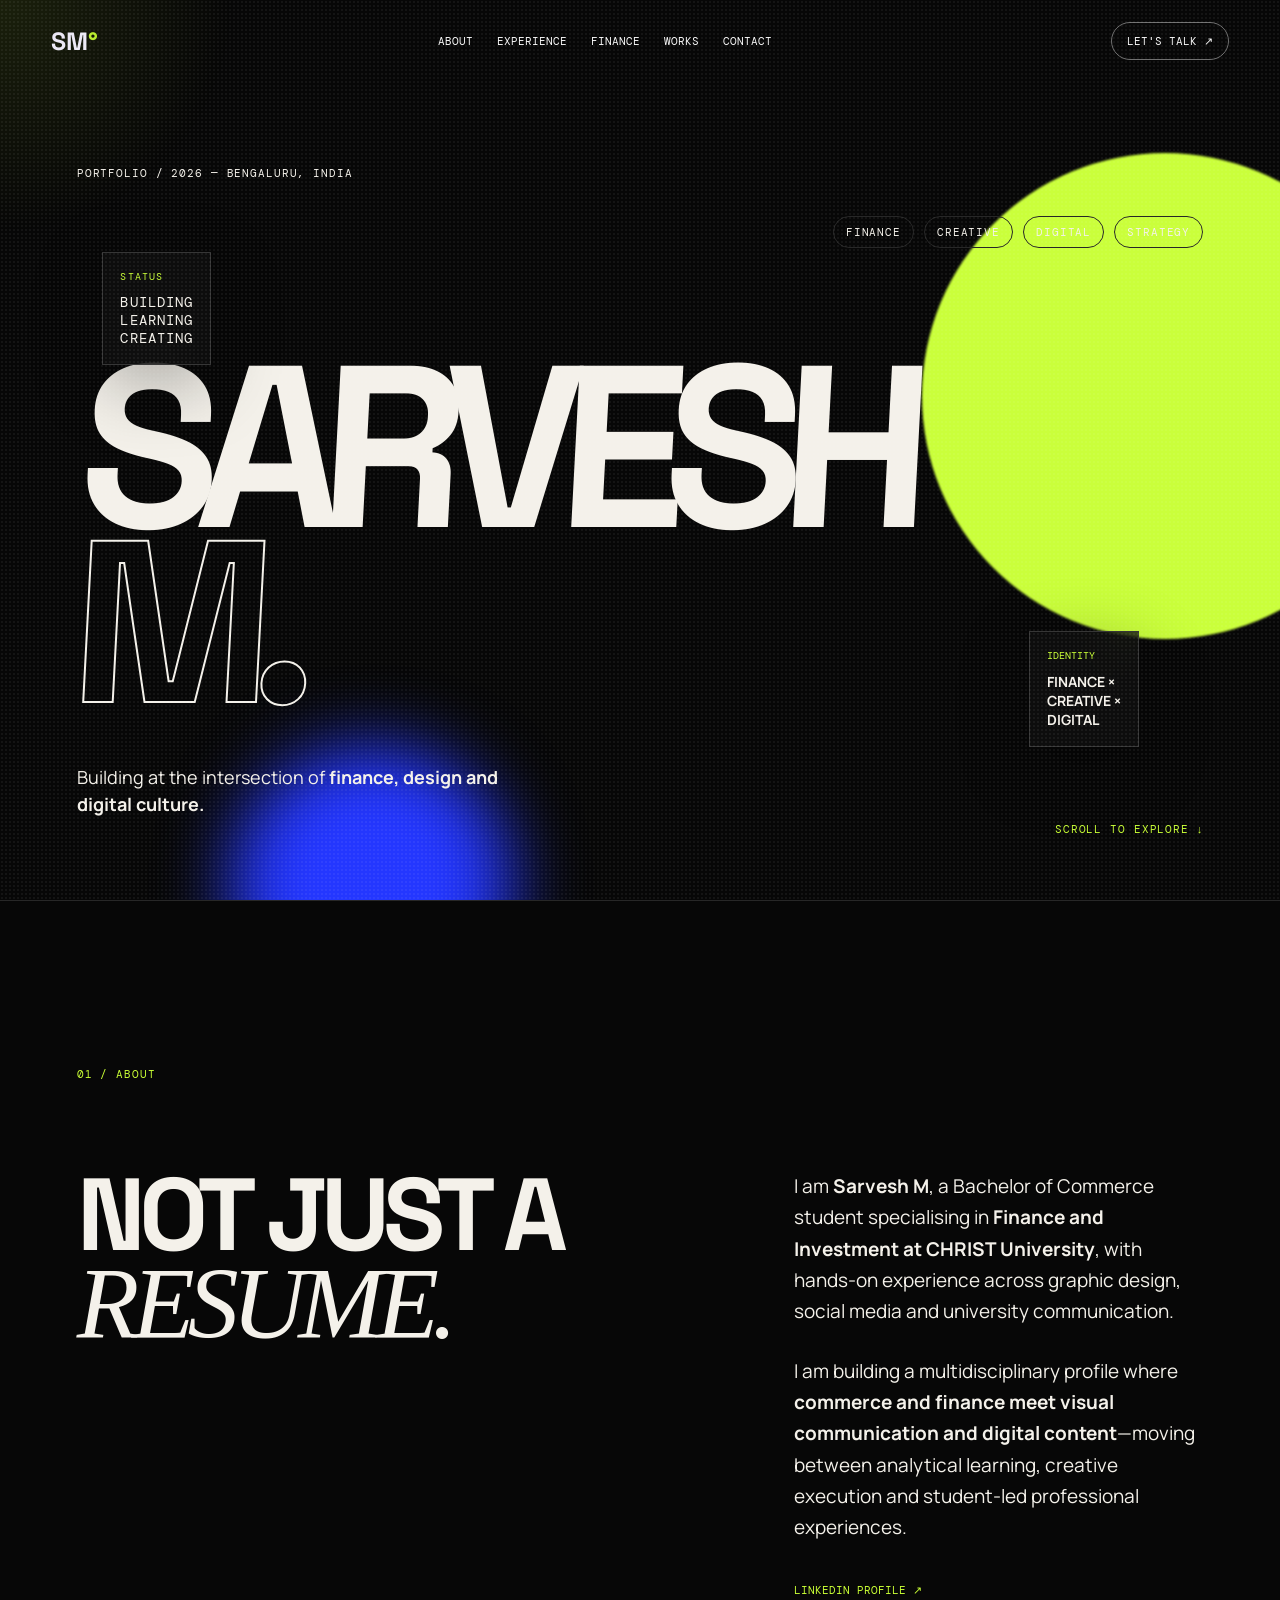
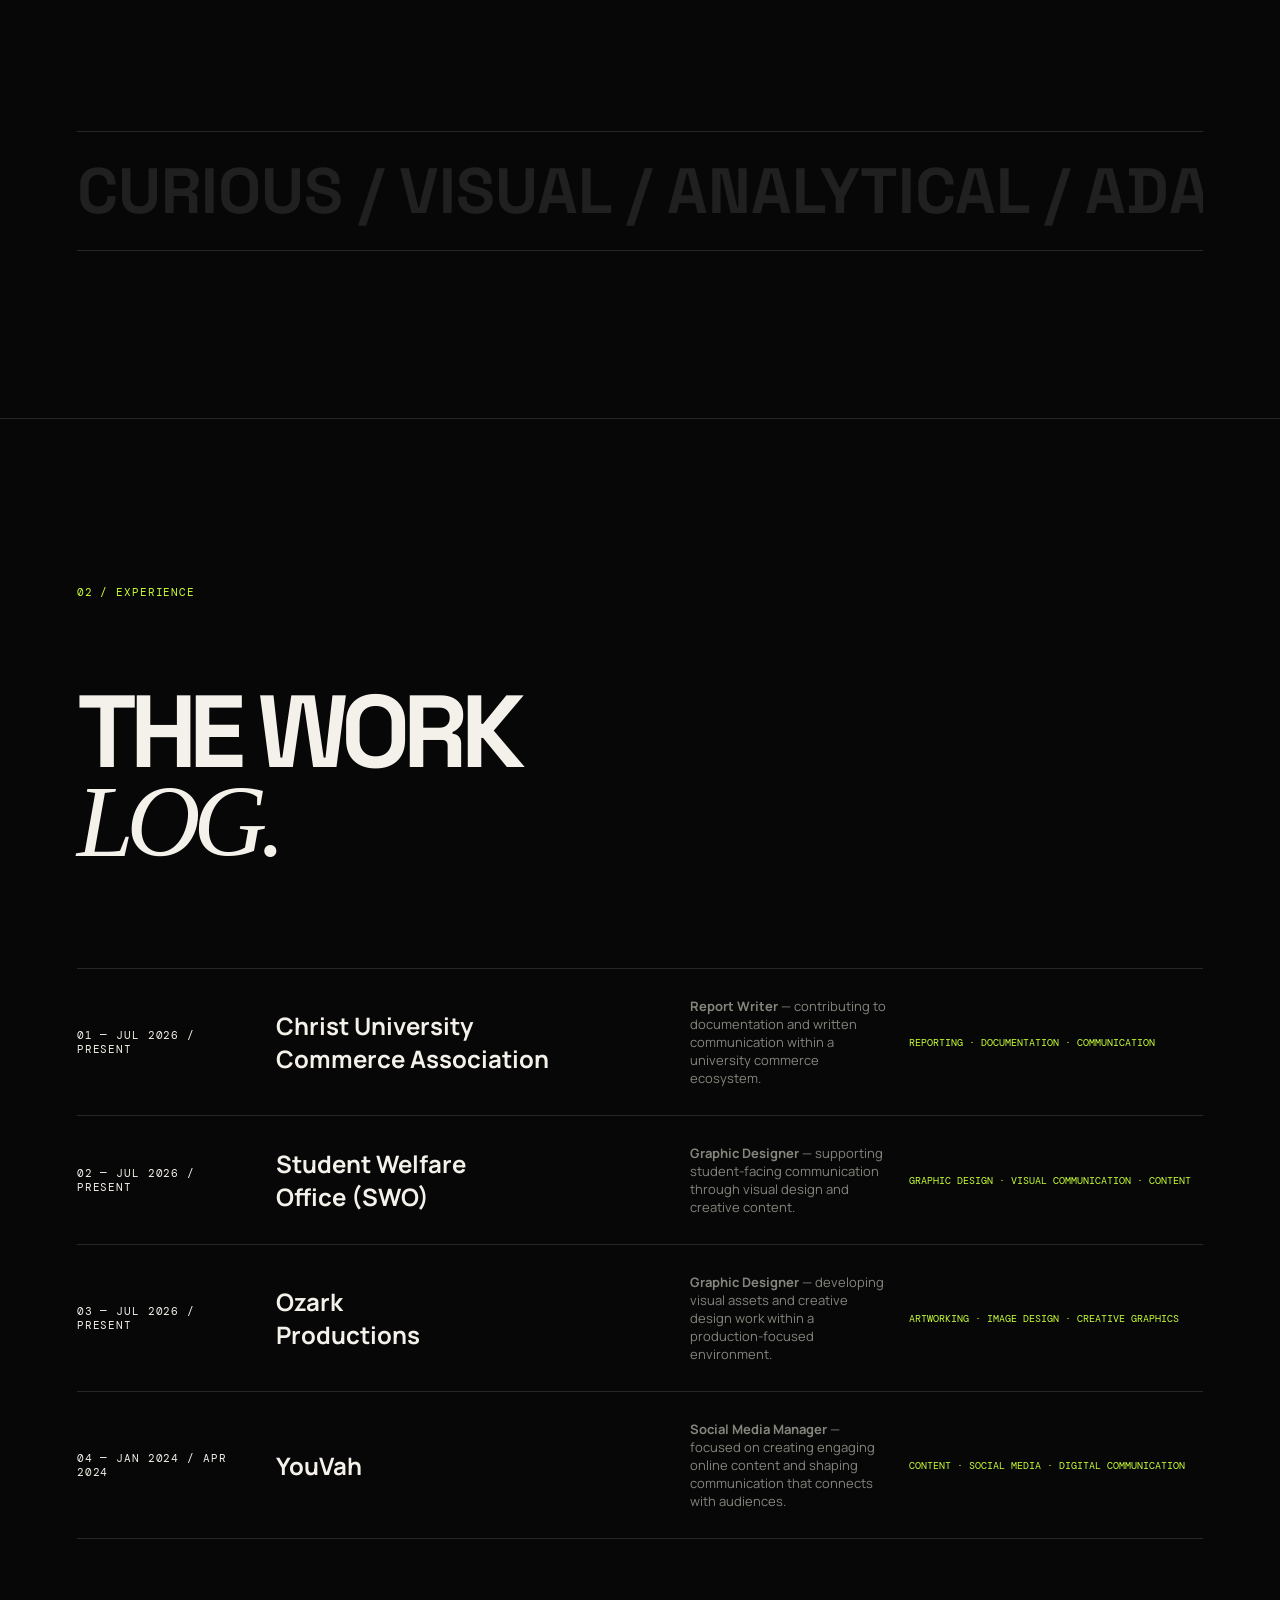
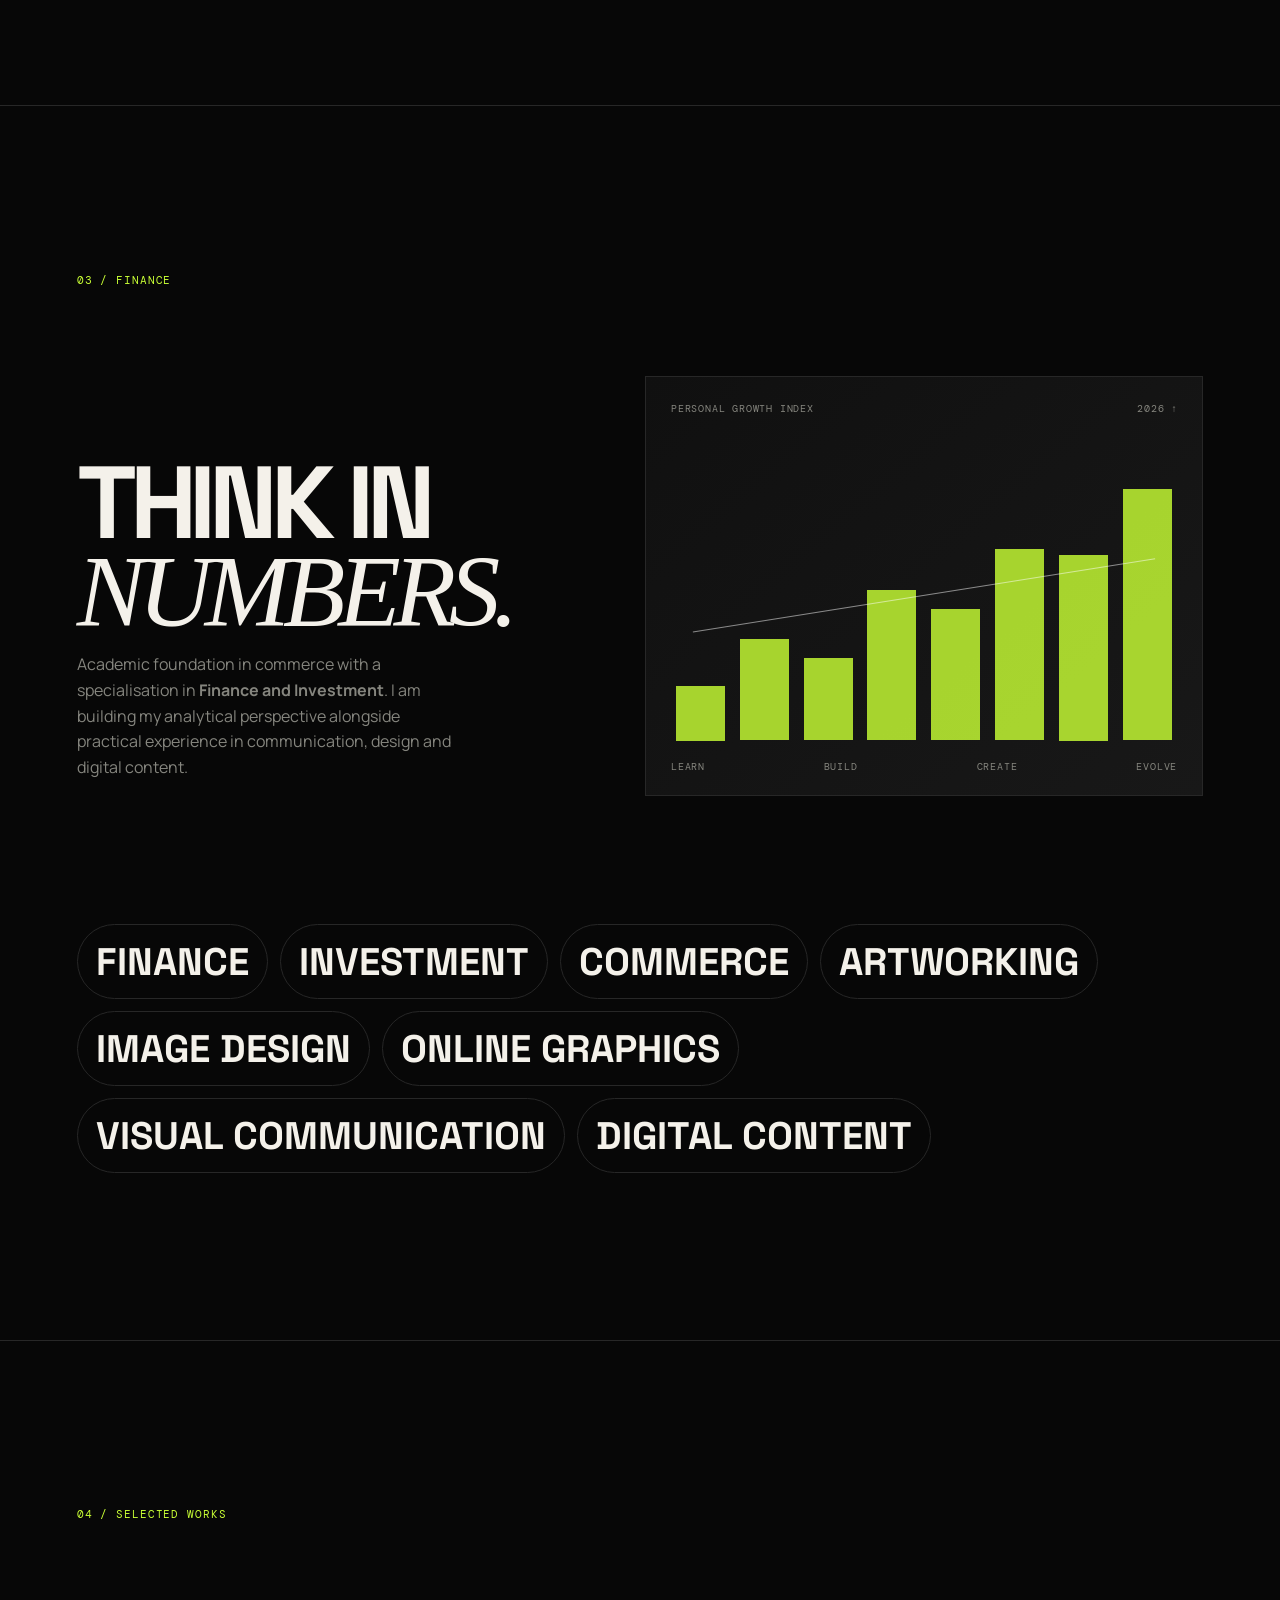
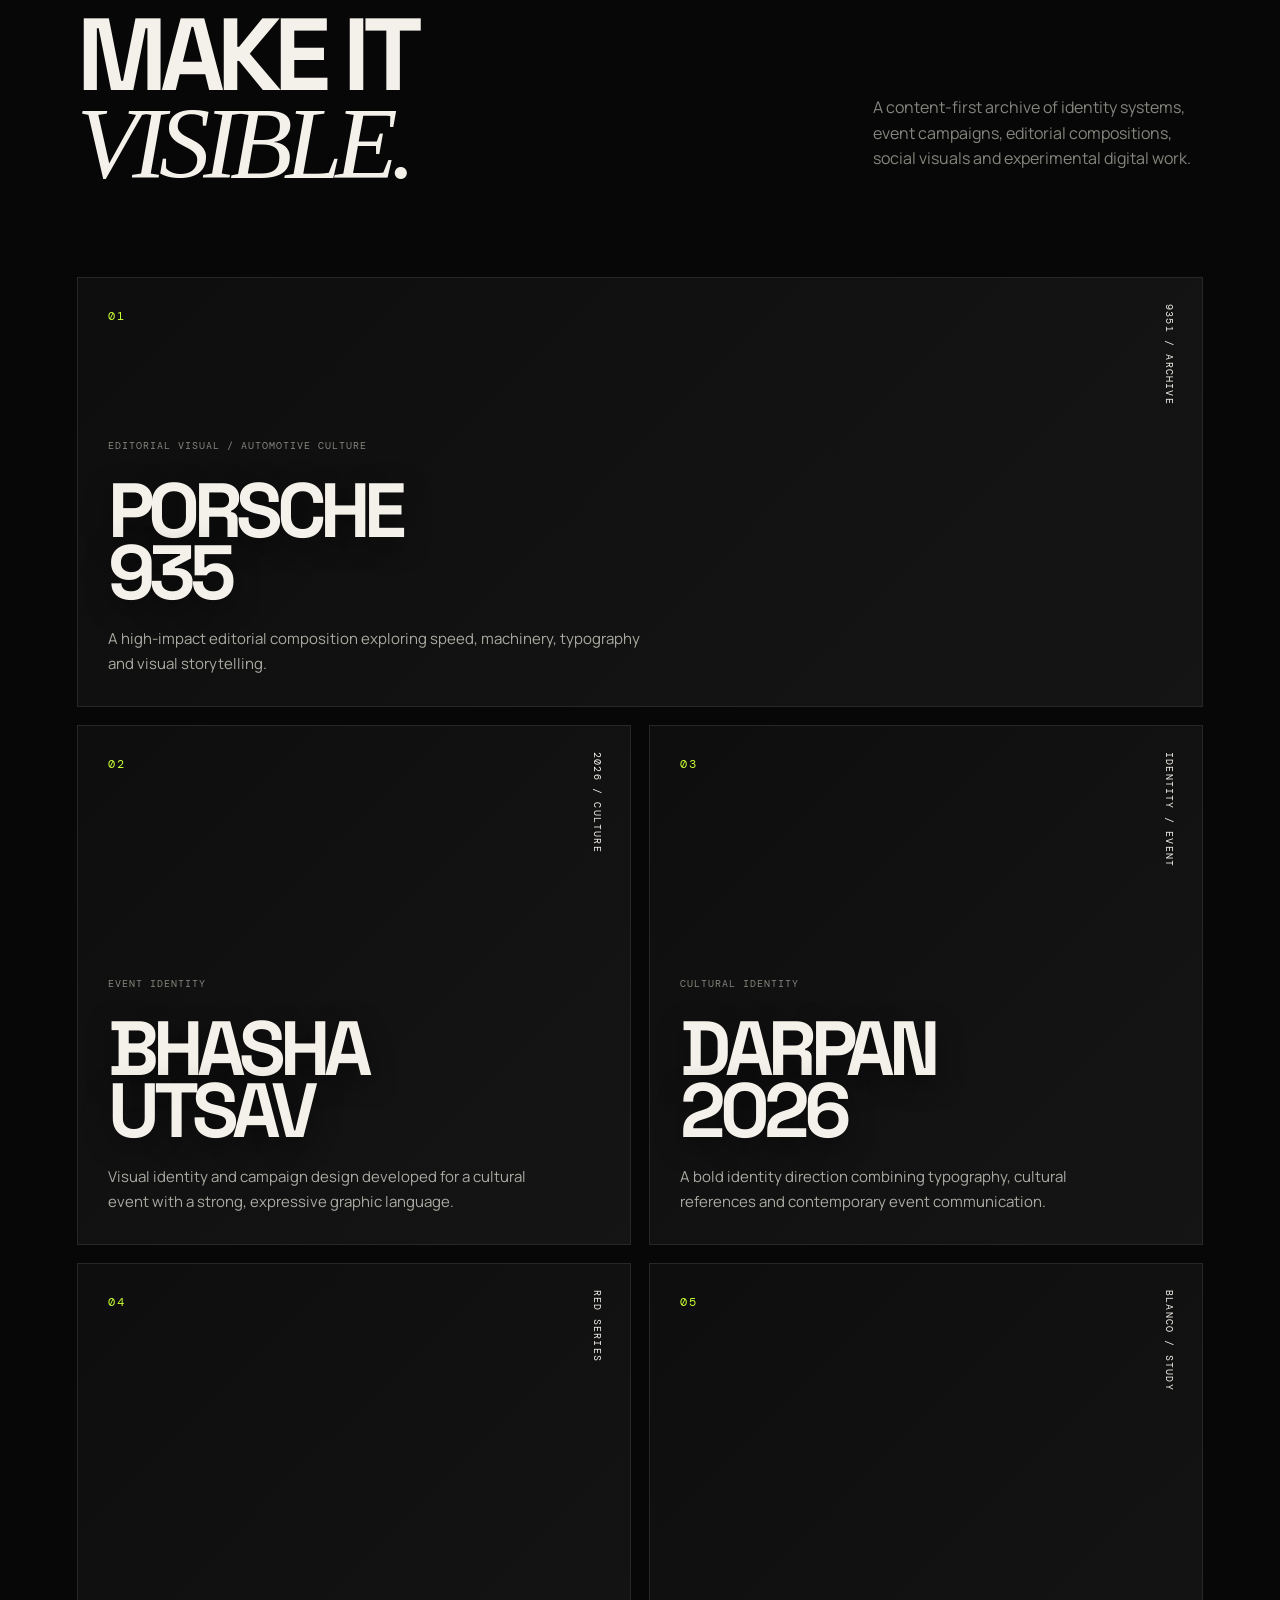
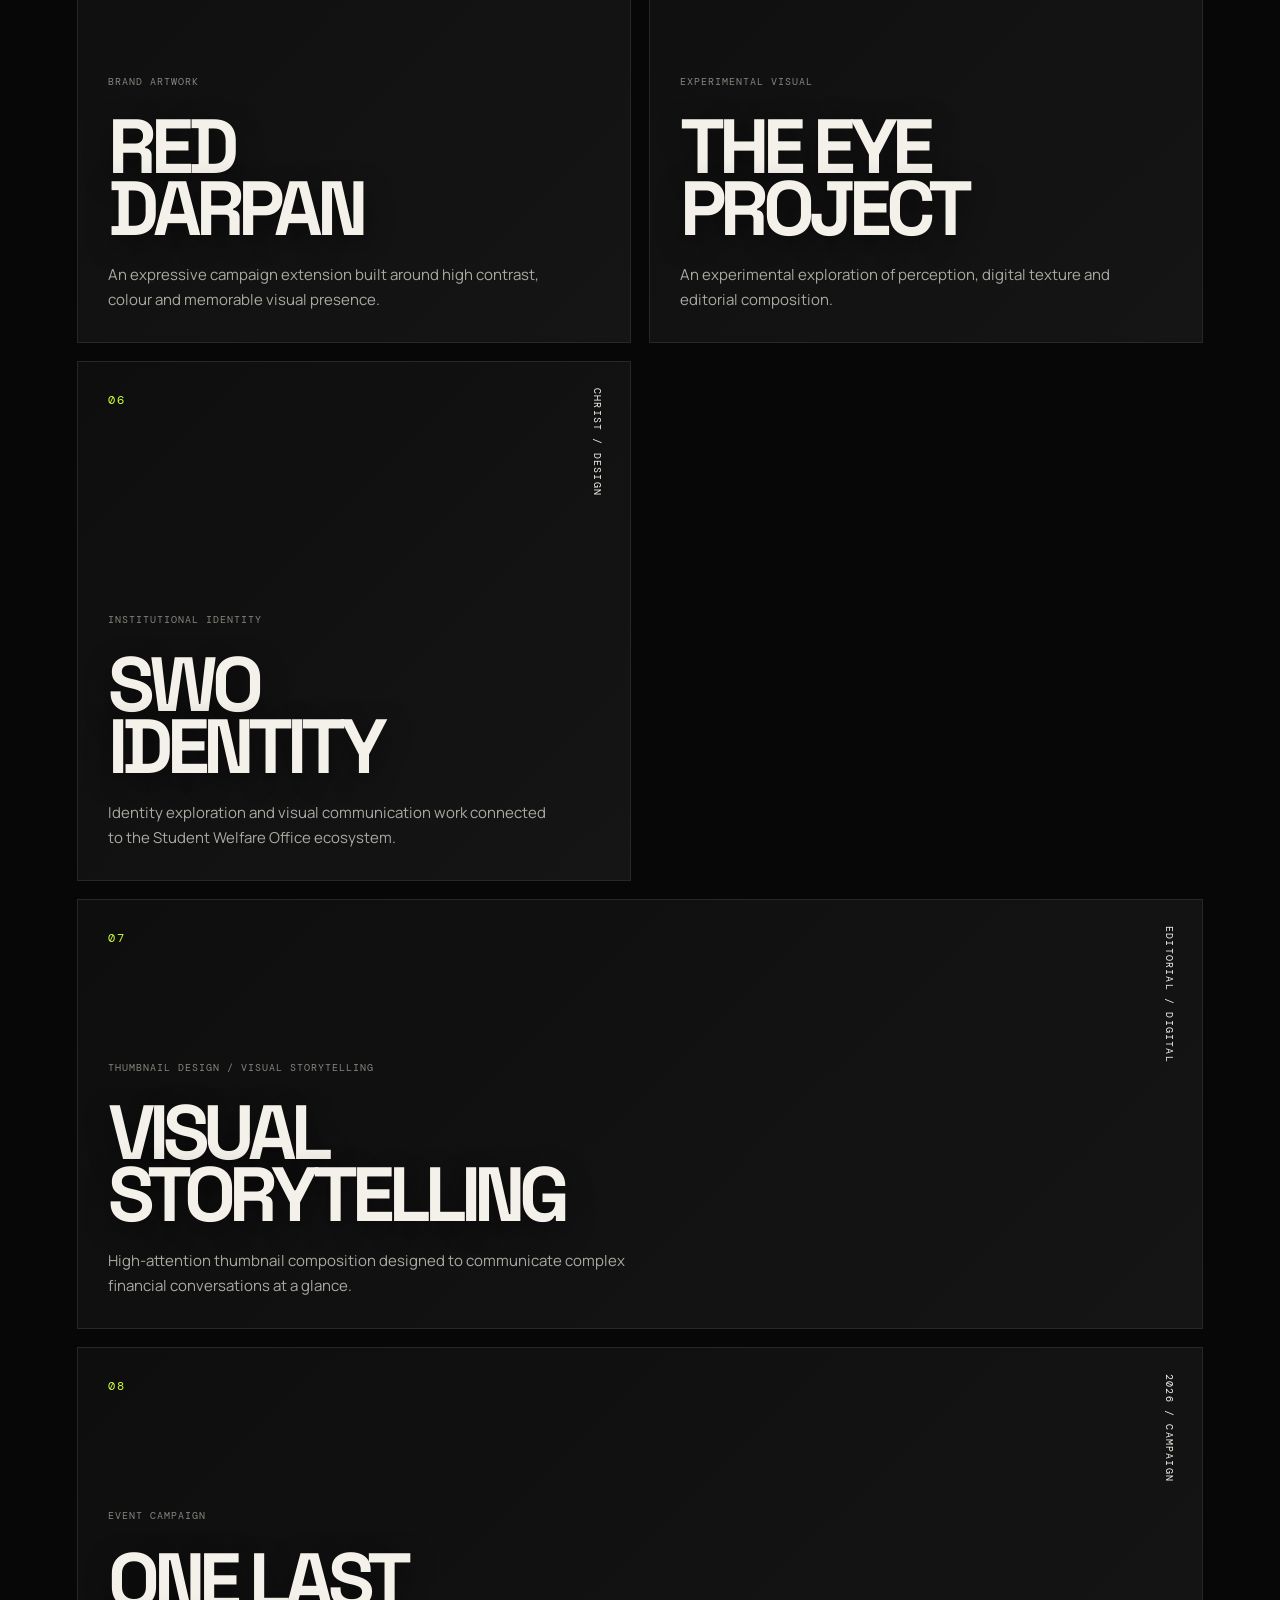
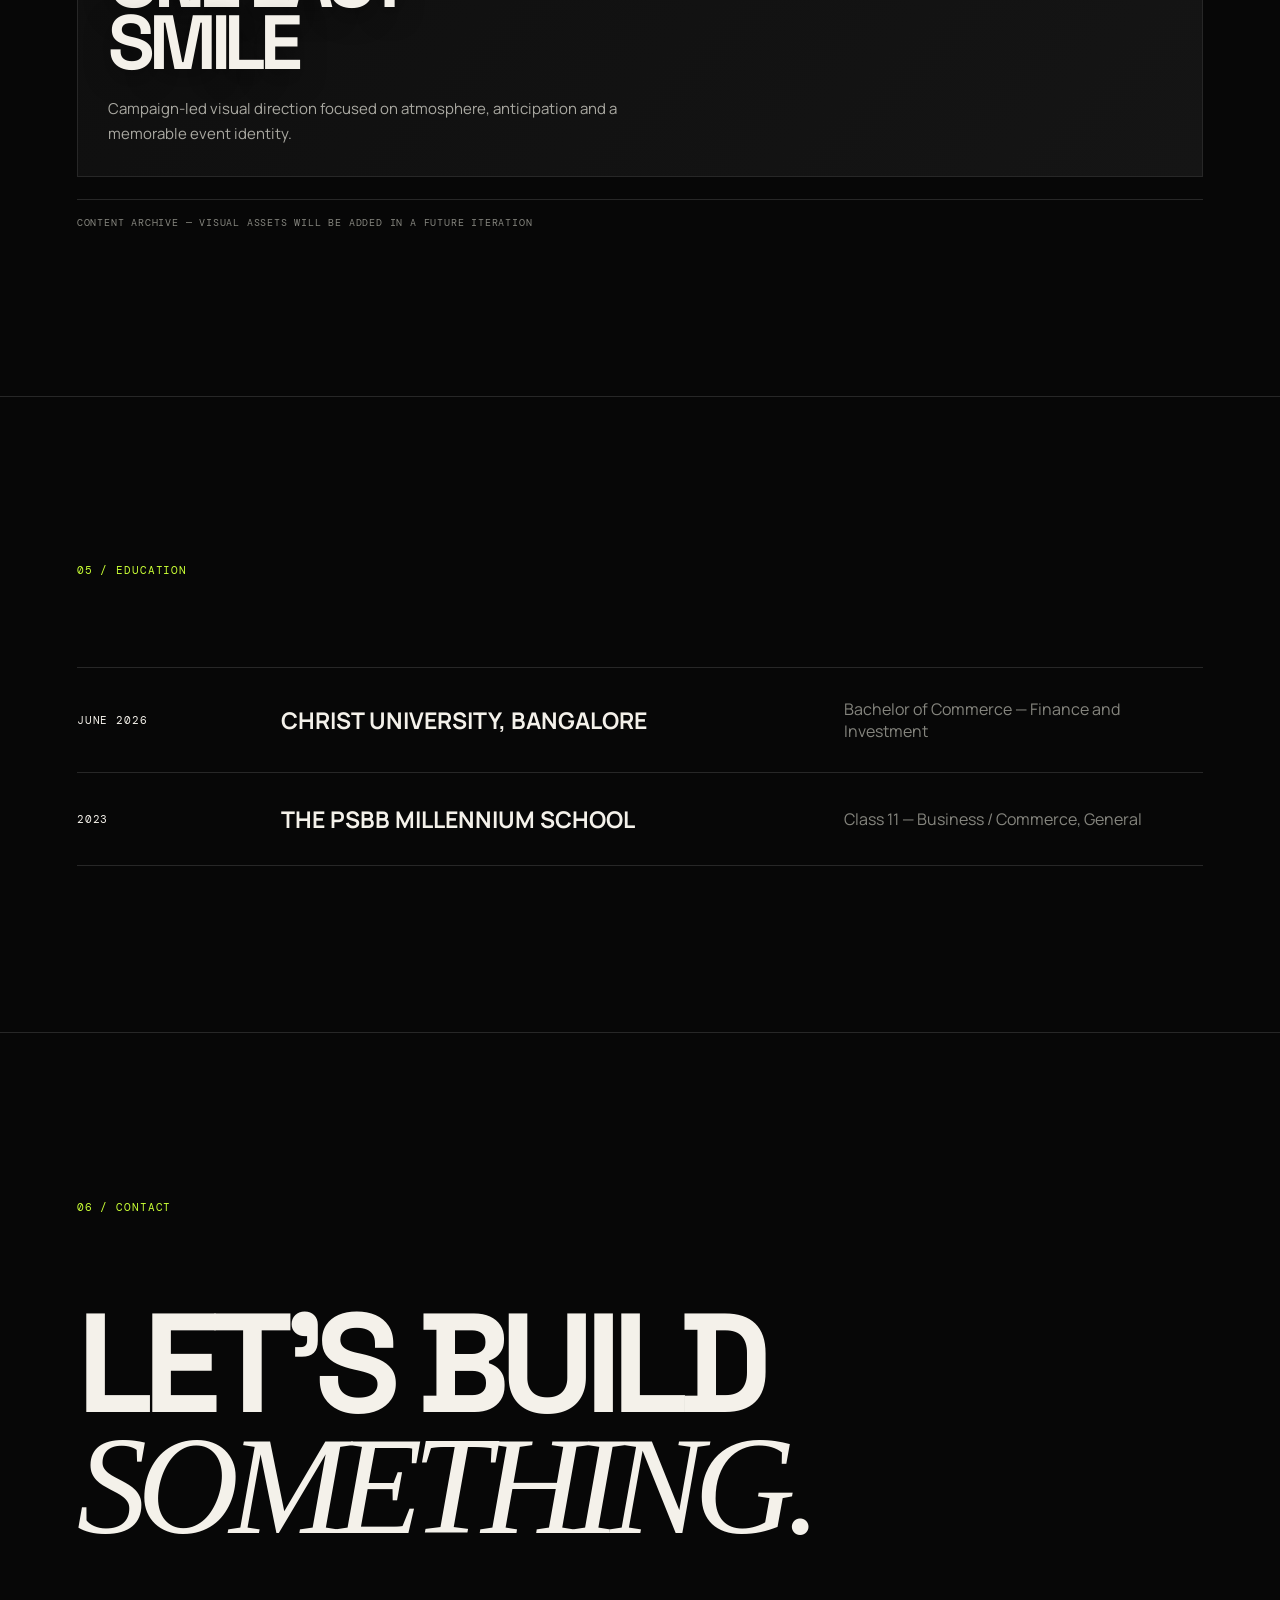
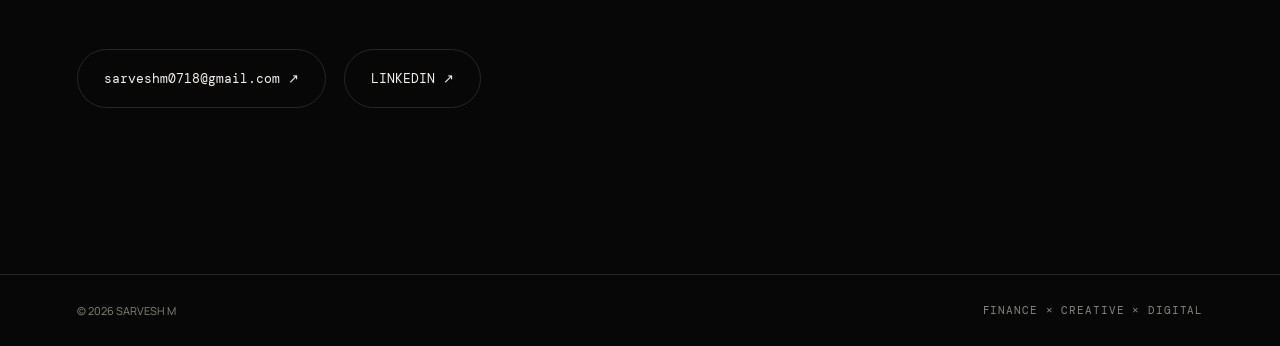
==== commit 5fc02749: "content: strengthen professional profile using latest resume details" ====
--- a/index.html
+++ b/index.html
@@ -24,11 +24,11 @@
       <div class="data-card card-two mono"><small>STATUS</small>BUILDING<br>LEARNING<br>CREATING</div>
     </section>
 
-    <section id="about" class="about section"><div class="eyebrow mono">01 / ABOUT</div><div class="split"><h2>NOT JUST A<br><em>RESUME.</em></h2><div class="about-copy"><p>I am <strong>Sarvesh M</strong>, a commerce student exploring the relationship between financial thinking, visual communication and digital experiences.</p><p>My work spans finance education, graphic design, social media and university activities—bringing analytical and creative perspectives into the same frame.</p><a class="text-link" href="https://www.linkedin.com/in/sarvesh-m-gca/" target="_blank" rel="noreferrer">LINKEDIN PROFILE ↗</a></div></div><div class="marquee"><div>CURIOUS / VISUAL / ANALYTICAL / ADAPTABLE / CURIOUS / VISUAL / ANALYTICAL / ADAPTABLE /</div></div></section>
+    <section id="about" class="about section"><div class="eyebrow mono">01 / ABOUT</div><div class="split"><h2>NOT JUST A<br><em>RESUME.</em></h2><div class="about-copy"><p>I am <strong>Sarvesh M</strong>, a Bachelor of Commerce student specialising in <strong>Finance and Investment at CHRIST University</strong>, with hands-on experience across graphic design, social media and university communication.</p><p>I am building a multidisciplinary profile where <strong>commerce and finance meet visual communication and digital content</strong>—moving between analytical learning, creative execution and student-led professional experiences.</p><a class="text-link" href="https://www.linkedin.com/in/sarvesh-m-gca/" target="_blank" rel="noreferrer">LINKEDIN PROFILE ↗</a></div></div><div class="marquee"><div>CURIOUS / VISUAL / ANALYTICAL / ADAPTABLE / CURIOUS / VISUAL / ANALYTICAL / ADAPTABLE /</div></div></section>
 
-    <section id="experience" class="experience section"><div class="eyebrow mono">02 / EXPERIENCE</div><h2>THE WORK<br><em>LOG.</em></h2><div class="timeline"><article><span class="mono">01 — 2026 / PRESENT</span><h3>Christ University<br>Commerce Association</h3><p>Report Writer</p><b>REPORTING · COMMUNICATION</b></article><article><span class="mono">02 — 2026 / PRESENT</span><h3>Student Welfare<br>Office (SWO)</h3><p>Graphic Designer</p><b>DESIGN · VISUAL COMMUNICATION</b></article><article><span class="mono">03 — 2026 / PRESENT</span><h3>Ozark<br>Productions</h3><p>Graphic Designer</p><b>CREATIVE · GRAPHICS</b></article><article><span class="mono">04 — 2024</span><h3>YouVah</h3><p>Social Media Manager</p><b>CONTENT · SOCIAL MEDIA</b></article></div></section>
+    <section id="experience" class="experience section"><div class="eyebrow mono">02 / EXPERIENCE</div><h2>THE WORK<br><em>LOG.</em></h2><div class="timeline"><article><span class="mono">01 — JUL 2026 / PRESENT</span><h3>Christ University<br>Commerce Association</h3><p><strong>Report Writer</strong> — contributing to documentation and written communication within a university commerce ecosystem.</p><b>REPORTING · DOCUMENTATION · COMMUNICATION</b></article><article><span class="mono">02 — JUL 2026 / PRESENT</span><h3>Student Welfare<br>Office (SWO)</h3><p><strong>Graphic Designer</strong> — supporting student-facing communication through visual design and creative content.</p><b>GRAPHIC DESIGN · VISUAL COMMUNICATION · CONTENT</b></article><article><span class="mono">03 — JUL 2026 / PRESENT</span><h3>Ozark<br>Productions</h3><p><strong>Graphic Designer</strong> — developing visual assets and creative design work within a production-focused environment.</p><b>ARTWORKING · IMAGE DESIGN · CREATIVE GRAPHICS</b></article><article><span class="mono">04 — JAN 2024 / APR 2024</span><h3>YouVah</h3><p><strong>Social Media Manager</strong> — focused on creating engaging online content and shaping communication that connects with audiences.</p><b>CONTENT · SOCIAL MEDIA · DIGITAL COMMUNICATION</b></article></div></section>
 
-    <section id="finance" class="finance section"><div class="eyebrow mono">03 / FINANCE</div><div class="finance-grid"><div><h2>THINK IN<br><em>NUMBERS.</em></h2><p class="finance-copy">Academic focus: Bachelor of Commerce in Finance and Investment at CHRIST University.</p></div><div class="chart-card"><div class="chart-top mono"><span>PERSONAL GROWTH INDEX</span><span>2026 ↑</span></div><div class="bars"><i></i><i></i><i></i><i></i><i></i><i></i><i></i><i></i></div><div class="chart-line"></div><div class="chart-labels mono"><span>LEARN</span><span>BUILD</span><span>CREATE</span><span>EVOLVE</span></div></div></div><div class="skill-cloud"><span>FINANCE</span><span>INVESTMENT</span><span>COMMERCE</span><span>ANALYSIS</span><span>VISUAL THINKING</span><span>DIGITAL MEDIA</span></div></section>
+    <section id="finance" class="finance section"><div class="eyebrow mono">03 / FINANCE</div><div class="finance-grid"><div><h2>THINK IN<br><em>NUMBERS.</em></h2><p class="finance-copy">Academic foundation in commerce with a specialisation in <strong>Finance and Investment</strong>. I am building my analytical perspective alongside practical experience in communication, design and digital content.</p></div><div class="chart-card"><div class="chart-top mono"><span>PERSONAL GROWTH INDEX</span><span>2026 ↑</span></div><div class="bars"><i></i><i></i><i></i><i></i><i></i><i></i><i></i><i></i></div><div class="chart-line"></div><div class="chart-labels mono"><span>LEARN</span><span>BUILD</span><span>CREATE</span><span>EVOLVE</span></div></div></div><div class="skill-cloud"><span>FINANCE</span><span>INVESTMENT</span><span>COMMERCE</span><span>ARTWORKING</span><span>IMAGE DESIGN</span><span>ONLINE GRAPHICS</span><span>VISUAL COMMUNICATION</span><span>DIGITAL CONTENT</span></div></section>
 
     <section id="creative" class="creative section">
       <div class="eyebrow mono">04 / SELECTED WORKS</div>
@@ -46,8 +46,8 @@
       <div class="works-note mono">CONTENT ARCHIVE — VISUAL ASSETS WILL BE ADDED IN A FUTURE ITERATION</div>
     </section>
 
-    <section class="education section"><div class="eyebrow mono">05 / EDUCATION</div><div class="edu-row"><span class="mono">2026</span><h3>CHRIST UNIVERSITY</h3><p>Bachelor of Commerce — Finance & Investment</p></div><div class="edu-row"><span class="mono">2023</span><h3>THE PSBB MILLENNIUM SCHOOL</h3><p>Business / Commerce</p></div></section>
-    <section id="contact" class="contact section"><div class="eyebrow mono">06 / CONTACT</div><h2>LET'S MAKE<br><em>SOMETHING.</em></h2><div class="contact-row"><a href="mailto:sarveshm0718@gmail.com">sarveshm0718@gmail.com ↗</a><a href="https://www.linkedin.com/in/sarvesh-m-gca/" target="_blank" rel="noreferrer">LINKEDIN ↗</a></div></section>
+    <section class="education section"><div class="eyebrow mono">05 / EDUCATION</div><div class="edu-row"><span class="mono">JUNE 2026</span><h3>CHRIST UNIVERSITY, BANGALORE</h3><p>Bachelor of Commerce — Finance and Investment</p></div><div class="edu-row"><span class="mono">2023</span><h3>THE PSBB MILLENNIUM SCHOOL</h3><p>Class 11 — Business / Commerce, General</p></div></section>
+    <section id="contact" class="contact section"><div class="eyebrow mono">06 / CONTACT</div><h2>LET'S BUILD<br><em>SOMETHING.</em></h2><div class="contact-row"><a href="mailto:sarveshm0718@gmail.com">sarveshm0718@gmail.com ↗</a><a href="https://www.linkedin.com/in/sarvesh-m-gca/" target="_blank" rel="noreferrer">LINKEDIN ↗</a></div></section>
   </main>
   <footer><span>© 2026 SARVESH M</span><span class="mono">FINANCE × CREATIVE × DIGITAL</span></footer>
   <script src="script.js"></script>
--- a/style.css
+++ b/style.css
@@ -1 +1,13 @@
-:root{--bg:#070707;--fg:#f4f1ea;--acid:#c9ff35;--muted:#85857e;--line:#272727;--blue:#2437ff;--pink:#ff6bd6}*{box-sizing:border-box}html{scroll-behavior:smooth}body{margin:0;background:var(--bg);color:var(--fg);font-family:Manrope,Arial,sans-serif;overflow-x:hidden}.grain{position:fixed;inset:0;opacity:.055;pointer-events:none;background-image:radial-gradient(#fff 1px,transparent 1px);background-size:4px 4px;z-index:20}.cursor-glow{position:fixed;width:520px;height:520px;border-radius:50%;background:radial-gradient(circle,rgba(201,255,53,.1),transparent 64%);pointer-events:none;transform:translate(-50%,-50%);z-index:-1}.nav{position:fixed;top:0;left:0;width:100%;z-index:10;display:flex;align-items:center;justify-content:space-between;padding:22px 4vw;mix-blend-mode:difference}.logo{font:700 25px 'Space Grotesk';color:#fff;text-decoration:none}.logo span{color:var(--acid)}nav{display:flex;gap:24px}nav a,.nav-pill{color:#fff;text-decoration:none;font:11px 'DM Mono';text-transform:uppercase}.nav a:hover,.nav-pill:hover{color:var(--acid)}.nav-pill{border:1px solid #777;padding:11px 15px;border-radius:999px}.section{padding:13vw 6vw;border-top:1px solid var(--line);position:relative}.hero{min-height:100vh;padding:13vw 6vw 5vw;position:relative;overflow:hidden;display:flex;flex-direction:column;justify-content:space-between}.hero-meta,.ticker,.mono,.eyebrow{font-family:'DM Mono';font-size:11px;letter-spacing:.08em}.hero-meta{position:relative;z-index:3}.ticker{display:flex;gap:10px;align-self:flex-end;position:relative;z-index:3}.ticker span{border:1px solid var(--line);padding:8px 12px;border-radius:99px}.hero h1{font:800 clamp(5.5rem,18vw,18rem)/.76 'Space Grotesk';letter-spacing:-.1em;margin:6vw 0 0;position:relative;z-index:2;transform:skewX(-3deg)}.hero h1 span{display:block}.outline{color:transparent;-webkit-text-stroke:2px var(--fg)}.hero-bottom{display:flex;align-items:end;justify-content:space-between;position:relative;z-index:3}.hero-bottom p{max-width:430px;font-size:18px;line-height:1.5}.scroll{color:var(--acid)}.hero-orb{position:absolute;border-radius:50%;z-index:1}.orb-a{width:38vw;height:38vw;background:var(--acid);right:-10vw;top:17vh;mix-blend-mode:screen;filter:blur(1px)}.orb-b{width:22vw;height:22vw;background:var(--blue);left:18vw;bottom:-10vw;filter:blur(35px)}.data-card{position:absolute;z-index:4;background:rgba(17,17,17,.72);border:1px solid #363636;backdrop-filter:blur(18px);padding:17px;font-size:14px;box-shadow:0 20px 70px rgba(0,0,0,.3)}.data-card small{font:10px 'DM Mono';color:var(--acid);display:block;margin-bottom:10px}.card-one{right:11vw;bottom:17vh}.card-two{left:8vw;top:28vh}.eyebrow{color:var(--acid);margin-bottom:7vw}.split{display:grid;grid-template-columns:1.2fr .8fr;gap:8vw}.section h2{font:700 clamp(3.7rem,8vw,9rem)/.86 'Space Grotesk';letter-spacing:-.07em;margin:0}.section h2 em{font-family:Georgia,serif;font-weight:400}.about-copy{font-size:19px;line-height:1.65}.about-copy p{margin-top:0;margin-bottom:28px}.text-link{font:11px 'DM Mono';color:var(--acid);text-decoration:none}.marquee{overflow:hidden;border-top:1px solid var(--line);border-bottom:1px solid var(--line);margin-top:10vw;padding:18px 0;white-space:nowrap;font:700 5vw 'Space Grotesk';color:#202020}.timeline{margin-top:8vw}.timeline article{display:grid;grid-template-columns:.9fr 2fr 1fr 1.5fr;gap:22px;align-items:center;border-top:1px solid var(--line);padding:28px 0;transition:padding .3s}.timeline article:hover{padding-left:18px;padding-right:18px;background:#0c0c0c}.timeline article:last-child{border-bottom:1px solid var(--line)}.timeline h3{font-size:24px;margin:0}.timeline p{margin:0;color:var(--muted);font-size:13px}.timeline b{font:10px 'DM Mono';color:var(--acid)}.finance-grid{display:grid;grid-template-columns:1fr 1.2fr;gap:8vw;align-items:end}.finance-copy{max-width:380px;color:var(--muted);line-height:1.6}.chart-card{height:420px;border:1px solid var(--line);padding:25px;position:relative;background:linear-gradient(140deg,#101010,#181818);overflow:hidden}.chart-top,.chart-labels{display:flex;justify-content:space-between;color:var(--muted);font-size:10px}.bars{position:absolute;inset:90px 30px 55px;display:flex;align-items:end;gap:3%}.bars i{display:block;flex:1;background:var(--acid);opacity:.82;transform-origin:bottom;animation:rise 1.2s both}.bars i:nth-child(1){height:20%;animation-delay:.05s}.bars i:nth-child(2){height:37%;animation-delay:.1s}.bars i:nth-child(3){height:30%;animation-delay:.15s}.bars i:nth-child(4){height:55%;animation-delay:.2s}.bars i:nth-child(5){height:48%;animation-delay:.25s}.bars i:nth-child(6){height:70%;animation-delay:.3s}.bars i:nth-child(7){height:68%;animation-delay:.35s}.bars i:nth-child(8){height:92%;animation-delay:.4s}.chart-line{position:absolute;left:8%;right:8%;top:52%;height:1px;background:#fff;transform:rotate(-9deg);opacity:.5}.chart-labels{position:absolute;bottom:22px;left:25px;right:25px}.skill-cloud{margin-top:10vw;display:flex;gap:12px;flex-wrap:wrap}.skill-cloud span{font:700 clamp(1.2rem,3vw,3rem) 'Space Grotesk';border:1px solid var(--line);padding:12px 18px;border-radius:999px;transition:.25s}.skill-cloud span:hover{background:var(--acid);color:#070707;transform:rotate(-2deg)}.works-head{display:flex;justify-content:space-between;gap:4vw;align-items:end}.works-head>p{max-width:330px;color:var(--muted);line-height:1.6}.works-grid{display:grid;grid-template-columns:repeat(2,minmax(0,1fr));gap:18px;margin-top:7vw}.work{position:relative;min-height:620px;border:1px solid var(--line);background:#101010;overflow:hidden;padding:18px;display:flex;flex-direction:column;justify-content:flex-end;isolation:isolate}.work-wide{grid-column:span 2;min-height:700px}.work-tall{min-height:780px}.work-image{position:absolute;inset:0;overflow:hidden;background:#111;z-index:-1}.work-image:after{content:"";position:absolute;inset:0;background:linear-gradient(180deg,transparent 42%,rgba(0,0,0,.82) 100%)}.work-image img{width:100%;height:100%;object-fit:cover;display:block;transition:transform .9s cubic-bezier(.2,.8,.2,1),filter .6s}.work:hover .work-image img{transform:scale(1.06);filter:contrast(1.08) saturate(1.08)}.work-image.contain{padding:6%;background:#080808}.work-image.contain img{object-fit:contain}.work-meta{position:absolute;top:18px;left:18px;right:18px;display:flex;justify-content:space-between;font-size:10px;letter-spacing:.08em;z-index:2}.work h3{font:700 clamp(2.5rem,6vw,7rem)/.78 'Space Grotesk';letter-spacing:-.07em;margin:0;position:relative;z-index:2;text-shadow:0 8px 28px rgba(0,0,0,.45)}.work:hover h3{transform:translateX(8px);transition:transform .45s}.works-note{margin-top:22px;color:var(--muted);font-size:10px;border-top:1px solid var(--line);padding-top:16px}.edu-row{display:grid;grid-template-columns:.5fr 1.5fr 1fr;gap:25px;border-top:1px solid var(--line);padding:30px 0;align-items:center}.edu-row:last-child{border-bottom:1px solid var(--line)}.edu-row h3{margin:0;font-size:23px}.edu-row p{margin:0;color:var(--muted)}.contact h2{font-size:clamp(4rem,11vw,13rem)}.contact-row{margin-top:8vw;display:flex;gap:18px;flex-wrap:wrap}.contact-row a{color:var(--fg);text-decoration:none;border:1px solid var(--line);padding:20px 26px;border-radius:999px;font:13px 'DM Mono';transition:.25s}.contact-row a:hover{background:var(--fg);color:var(--bg)}footer{padding:28px 6vw;display:flex;justify-content:space-between;color:var(--muted);font-size:11px;border-top:1px solid var(--line)}@keyframes rise{from{transform:scaleY(0)}to{transform:scaleY(1)}}@media(max-width:760px){.nav nav{display:none}.hero{padding-top:30vw}.hero h1{font-size:24vw}.card-two{display:none}.split,.finance-grid{grid-template-columns:1fr}.timeline article,.edu-row{grid-template-columns:1fr;gap:8px}.project-grid{grid-template-columns:1fr}.project{min-height:330px}.hero-bottom{flex-direction:column;align-items:start}.ticker{align-self:start;margin-top:40px}.section{padding:21vw 6vw}.contact-row{flex-direction:column}.contact-row a{text-align:center}}@media(prefers-reduced-motion:reduce){*,*::before,*::after{scroll-behavior:auto!important;animation-duration:.01ms!important;transition:none!important}}+:root{--bg:#070707;--fg:#f4f1ea;--acid:#c9ff35;--muted:#85857e;--line:#272727;--blue:#2437ff;--pink:#ff6bd6}*{box-sizing:border-box}html{scroll-behavior:smooth}body{margin:0;background:var(--bg);color:var(--fg);font-family:Manrope,Arial,sans-serif;overflow-x:hidden}.grain{position:fixed;inset:0;opacity:.055;pointer-events:none;background-image:radial-gradient(#fff 1px,transparent 1px);background-size:4px 4px;z-index:20}.cursor-glow{position:fixed;width:520px;height:520px;border-radius:50%;background:radial-gradient(circle,rgba(201,255,53,.1),transparent 64%);pointer-events:none;transform:translate(-50%,-50%);z-index:-1}.nav{position:fixed;top:0;left:0;width:100%;z-index:10;display:flex;align-items:center;justify-content:space-between;padding:22px 4vw;mix-blend-mode:difference}.logo{font:700 25px 'Space Grotesk';color:#fff;text-decoration:none}.logo span{color:var(--acid)}nav{display:flex;gap:24px}nav a,.nav-pill{color:#fff;text-decoration:none;font:11px 'DM Mono';text-transform:uppercase}.nav a:hover,.nav-pill:hover{color:var(--acid)}.nav-pill{border:1px solid #777;padding:11px 15px;border-radius:999px}.section{padding:13vw 6vw;border-top:1px solid var(--line);position:relative}.hero{min-height:100vh;padding:13vw 6vw 5vw;position:relative;overflow:hidden;display:flex;flex-direction:column;justify-content:space-between}.hero-meta,.ticker,.mono,.eyebrow{font-family:'DM Mono';font-size:11px;letter-spacing:.08em}.hero-meta{position:relative;z-index:3}.ticker{display:flex;gap:10px;align-self:flex-end;position:relative;z-index:3}.ticker span{border:1px solid var(--line);padding:8px 12px;border-radius:99px}.hero h1{font:800 clamp(5.5rem,18vw,18rem)/.76 'Space Grotesk';letter-spacing:-.1em;margin:6vw 0 0;position:relative;z-index:2;transform:skewX(-3deg)}.hero h1 span{display:block}.outline{color:transparent;-webkit-text-stroke:2px var(--fg)}.hero-bottom{display:flex;align-items:end;justify-content:space-between;position:relative;z-index:3}.hero-bottom p{max-width:430px;font-size:18px;line-height:1.5}.scroll{color:var(--acid)}.hero-orb{position:absolute;border-radius:50%;z-index:1}.orb-a{width:38vw;height:38vw;background:var(--acid);right:-10vw;top:17vh;mix-blend-mode:screen;filter:blur(1px)}.orb-b{width:22vw;height:22vw;background:var(--blue);left:18vw;bottom:-10vw;filter:blur(35px)}.data-card{position:absolute;z-index:4;background:rgba(17,17,17,.72);border:1px solid #363636;backdrop-filter:blur(18px);padding:17px;font-size:14px;box-shadow:0 20px 70px rgba(0,0,0,.3)}.data-card small{font:10px 'DM Mono';color:var(--acid);display:block;margin-bottom:10px}.card-one{right:11vw;bottom:17vh}.card-two{left:8vw;top:28vh}.eyebrow{color:var(--acid);margin-bottom:7vw}.split{display:grid;grid-template-columns:1.2fr .8fr;gap:8vw}.section h2{font:700 clamp(3.7rem,8vw,9rem)/.86 'Space Grotesk';letter-spacing:-.07em;margin:0}.section h2 em{font-family:Georgia,serif;font-weight:400}.about-copy{font-size:19px;line-height:1.65}.about-copy p{margin-top:0;margin-bottom:28px}.text-link{font:11px 'DM Mono';color:var(--acid);text-decoration:none}.marquee{overflow:hidden;border-top:1px solid var(--line);border-bottom:1px solid var(--line);margin-top:10vw;padding:18px 0;white-space:nowrap;font:700 5vw 'Space Grotesk';color:#202020}.timeline{margin-top:8vw}.timeline article{display:grid;grid-template-columns:.9fr 2fr 1fr 1.5fr;gap:22px;align-items:center;border-top:1px solid var(--line);padding:28px 0;transition:padding .3s}.timeline article:hover{padding-left:18px;padding-right:18px;background:#0c0c0c}.timeline article:last-child{border-bottom:1px solid var(--line)}.timeline h3{font-size:24px;margin:0}.timeline p{margin:0;color:var(--muted);font-size:13px}.timeline b{font:10px 'DM Mono';color:var(--acid)}.finance-grid{display:grid;grid-template-columns:1fr 1.2fr;gap:8vw;align-items:end}.finance-copy{max-width:380px;color:var(--muted);line-height:1.6}.chart-card{height:420px;border:1px solid var(--line);padding:25px;position:relative;background:linear-gradient(140deg,#101010,#181818);overflow:hidden}.chart-top,.chart-labels{display:flex;justify-content:space-between;color:var(--muted);font-size:10px}.bars{position:absolute;inset:90px 30px 55px;display:flex;align-items:end;gap:3%}.bars i{display:block;flex:1;background:var(--acid);opacity:.82;transform-origin:bottom;animation:rise 1.2s both}.bars i:nth-child(1){height:20%;animation-delay:.05s}.bars i:nth-child(2){height:37%;animation-delay:.1s}.bars i:nth-child(3){height:30%;animation-delay:.15s}.bars i:nth-child(4){height:55%;animation-delay:.2s}.bars i:nth-child(5){height:48%;animation-delay:.25s}.bars i:nth-child(6){height:70%;animation-delay:.3s}.bars i:nth-child(7){height:68%;animation-delay:.35s}.bars i:nth-child(8){height:92%;animation-delay:.4s}.chart-line{position:absolute;left:8%;right:8%;top:52%;height:1px;background:#fff;transform:rotate(-9deg);opacity:.5}.chart-labels{position:absolute;bottom:22px;left:25px;right:25px}.skill-cloud{margin-top:10vw;display:flex;gap:12px;flex-wrap:wrap}.skill-cloud span{font:700 clamp(1.2rem,3vw,3rem) 'Space Grotesk';border:1px solid var(--line);padding:12px 18px;border-radius:999px;transition:.25s}.skill-cloud span:hover{background:var(--acid);color:#070707;transform:rotate(-2deg)}.works-head{display:flex;justify-content:space-between;gap:4vw;align-items:end}.works-head>p{max-width:330px;color:var(--muted);line-height:1.6}.works-grid{display:grid;grid-template-columns:repeat(2,minmax(0,1fr));gap:18px;margin-top:7vw}.work{position:relative;min-height:620px;border:1px solid var(--line);background:#101010;overflow:hidden;padding:18px;display:flex;flex-direction:column;justify-content:flex-end;isolation:isolate}.work-wide{grid-column:span 2;min-height:700px}.work-tall{min-height:780px}.work-image{position:absolute;inset:0;overflow:hidden;background:#111;z-index:-1}.work-image:after{content:"";position:absolute;inset:0;background:linear-gradient(180deg,transparent 42%,rgba(0,0,0,.82) 100%)}.work-image img{width:100%;height:100%;object-fit:cover;display:block;transition:transform .9s cubic-bezier(.2,.8,.2,1),filter .6s}.work:hover .work-image img{transform:scale(1.06);filter:contrast(1.08) saturate(1.08)}.work-image.contain{padding:6%;background:#080808}.work-image.contain img{object-fit:contain}.work-meta{position:absolute;top:18px;left:18px;right:18px;display:flex;justify-content:space-between;font-size:10px;letter-spacing:.08em;z-index:2}.work h3{font:700 clamp(2.5rem,6vw,7rem)/.78 'Space Grotesk';letter-spacing:-.07em;margin:0;position:relative;z-index:2;text-shadow:0 8px 28px rgba(0,0,0,.45)}.work:hover h3{transform:translateX(8px);transition:transform .45s}.works-note{margin-top:22px;color:var(--muted);font-size:10px;border-top:1px solid var(--line);padding-top:16px}.edu-row{display:grid;grid-template-columns:.5fr 1.5fr 1fr;gap:25px;border-top:1px solid var(--line);padding:30px 0;align-items:center}.edu-row:last-child{border-bottom:1px solid var(--line)}.edu-row h3{margin:0;font-size:23px}.edu-row p{margin:0;color:var(--muted)}.contact h2{font-size:clamp(4rem,11vw,13rem)}.contact-row{margin-top:8vw;display:flex;gap:18px;flex-wrap:wrap}.contact-row a{color:var(--fg);text-decoration:none;border:1px solid var(--line);padding:20px 26px;border-radius:999px;font:13px 'DM Mono';transition:.25s}.contact-row a:hover{background:var(--fg);color:var(--bg)}footer{padding:28px 6vw;display:flex;justify-content:space-between;color:var(--muted);font-size:11px;border-top:1px solid var(--line)}@keyframes rise{from{transform:scaleY(0)}to{transform:scaleY(1)}}@media(max-width:760px){.nav nav{display:none}.hero{padding-top:30vw}.hero h1{font-size:24vw}.card-two{display:none}.split,.finance-grid{grid-template-columns:1fr}.timeline article,.edu-row{grid-template-columns:1fr;gap:8px}.project-grid{grid-template-columns:1fr}.project{min-height:330px}.hero-bottom{flex-direction:column;align-items:start}.ticker{align-self:start;margin-top:40px}.section{padding:21vw 6vw}.contact-row{flex-direction:column}.contact-row a{text-align:center}}@media(prefers-reduced-motion:reduce){*,*::before,*::after{scroll-behavior:auto!important;animation-duration:.01ms!important;transition:none!important}}
+/* Content-first Selected Works mode */
+.text-works .work{background:linear-gradient(135deg,#0e0e0e,#151515);min-height:520px;padding:30px;justify-content:space-between;transition:transform .35s,border-color .35s,background .35s}
+.text-works .work-wide{grid-column:span 2;min-height:430px}
+.text-works .work-tall{min-height:680px}
+.text-works .work:hover{transform:translateY(-8px);border-color:var(--acid);background:linear-gradient(135deg,#141414,#090909)}
+.work-number{font-size:12px;color:var(--acid);letter-spacing:.15em}
+.work-copy{margin-top:auto;max-width:90%}
+.work-copy>span{display:block;color:var(--muted);font-size:10px;letter-spacing:.1em;margin-bottom:28px}
+.work-copy h3{font:700 clamp(2.8rem,6vw,7.5rem)/.8 'Space Grotesk';letter-spacing:-.08em;margin:0 0 24px}
+.work-copy p{max-width:560px;color:#aaa9a2;font-size:15px;line-height:1.65;margin:0}
+.work-tag{position:absolute;right:26px;top:26px;font-size:10px;color:var(--fg);writing-mode:vertical-rl;letter-spacing:.12em}
+@media(max-width:760px){.text-works .work,.text-works .work-wide{grid-column:span 1;min-height:440px}.text-works .work-tall{min-height:520px}.work-copy{max-width:100%}.work-tag{writing-mode:horizontal-tb;top:auto;bottom:24px;right:24px}.work-copy h3{margin-bottom:18px}.work-copy p{padding-right:0}}
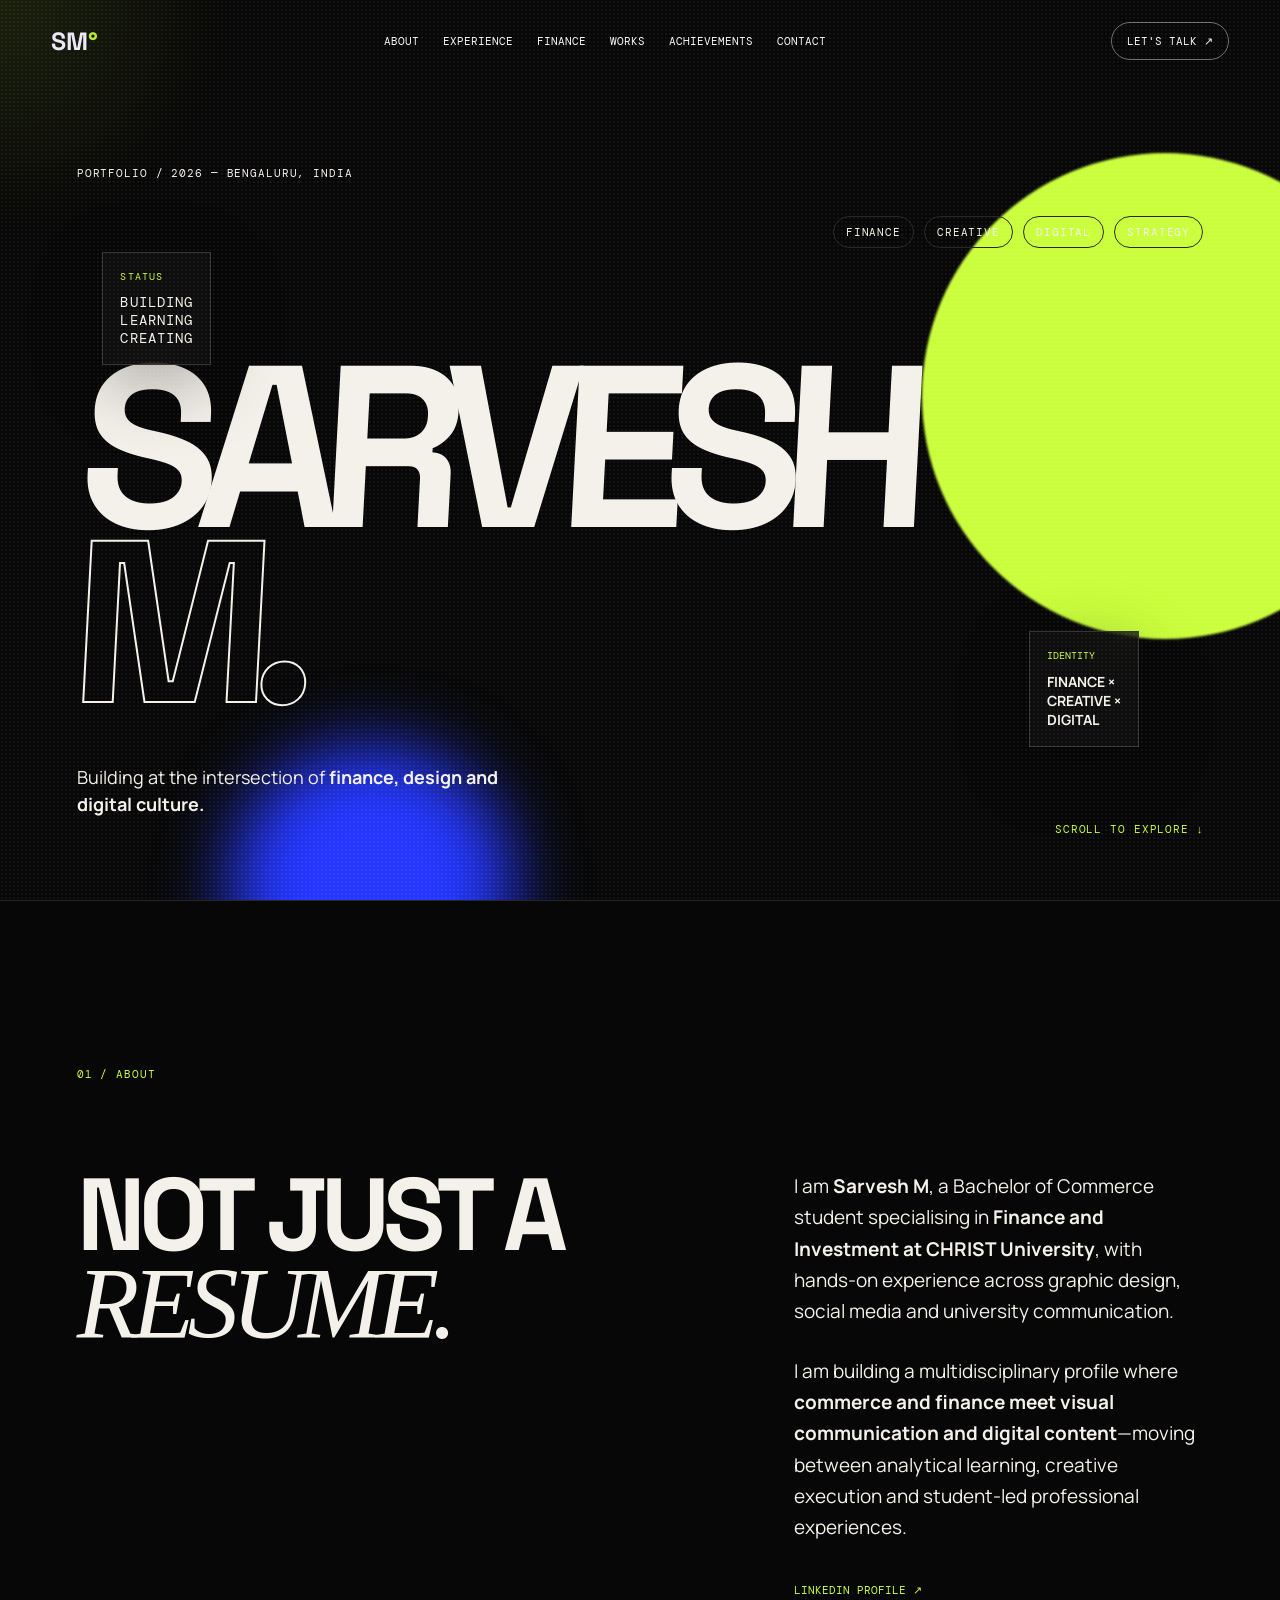
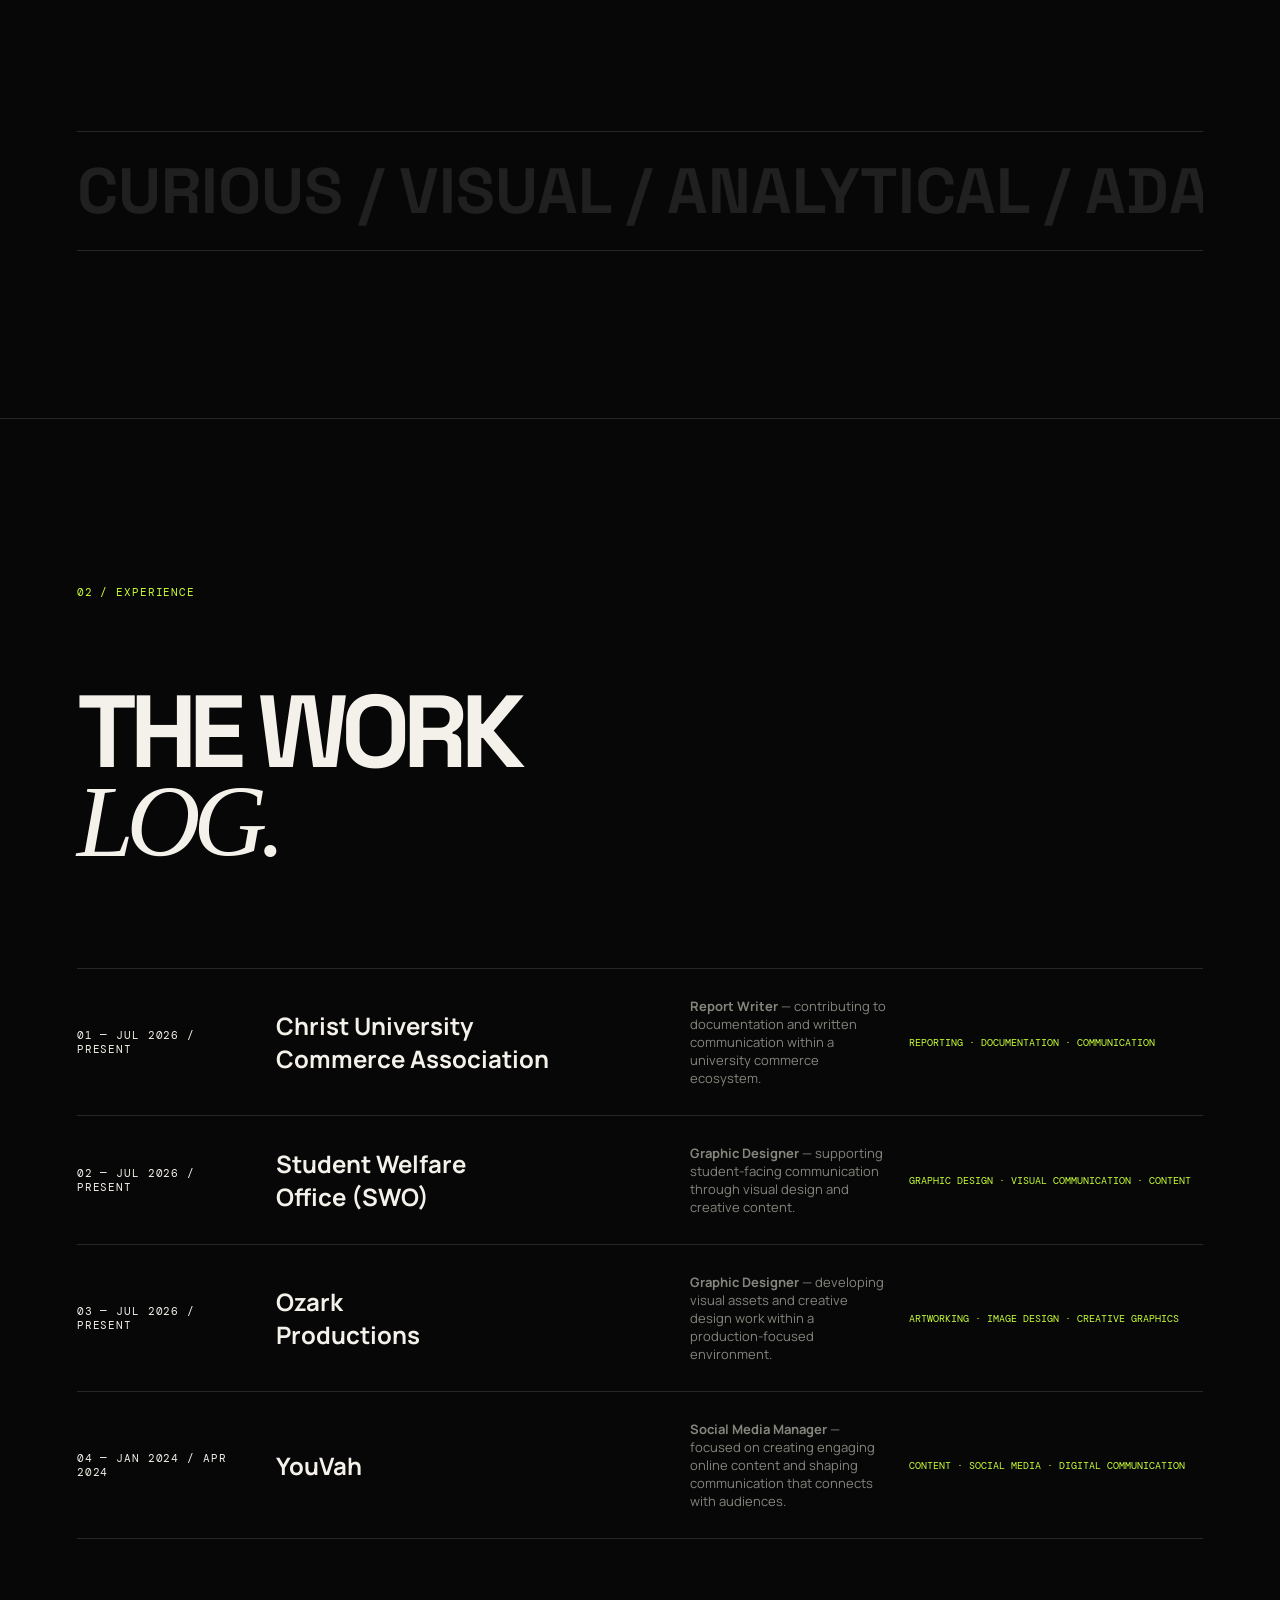
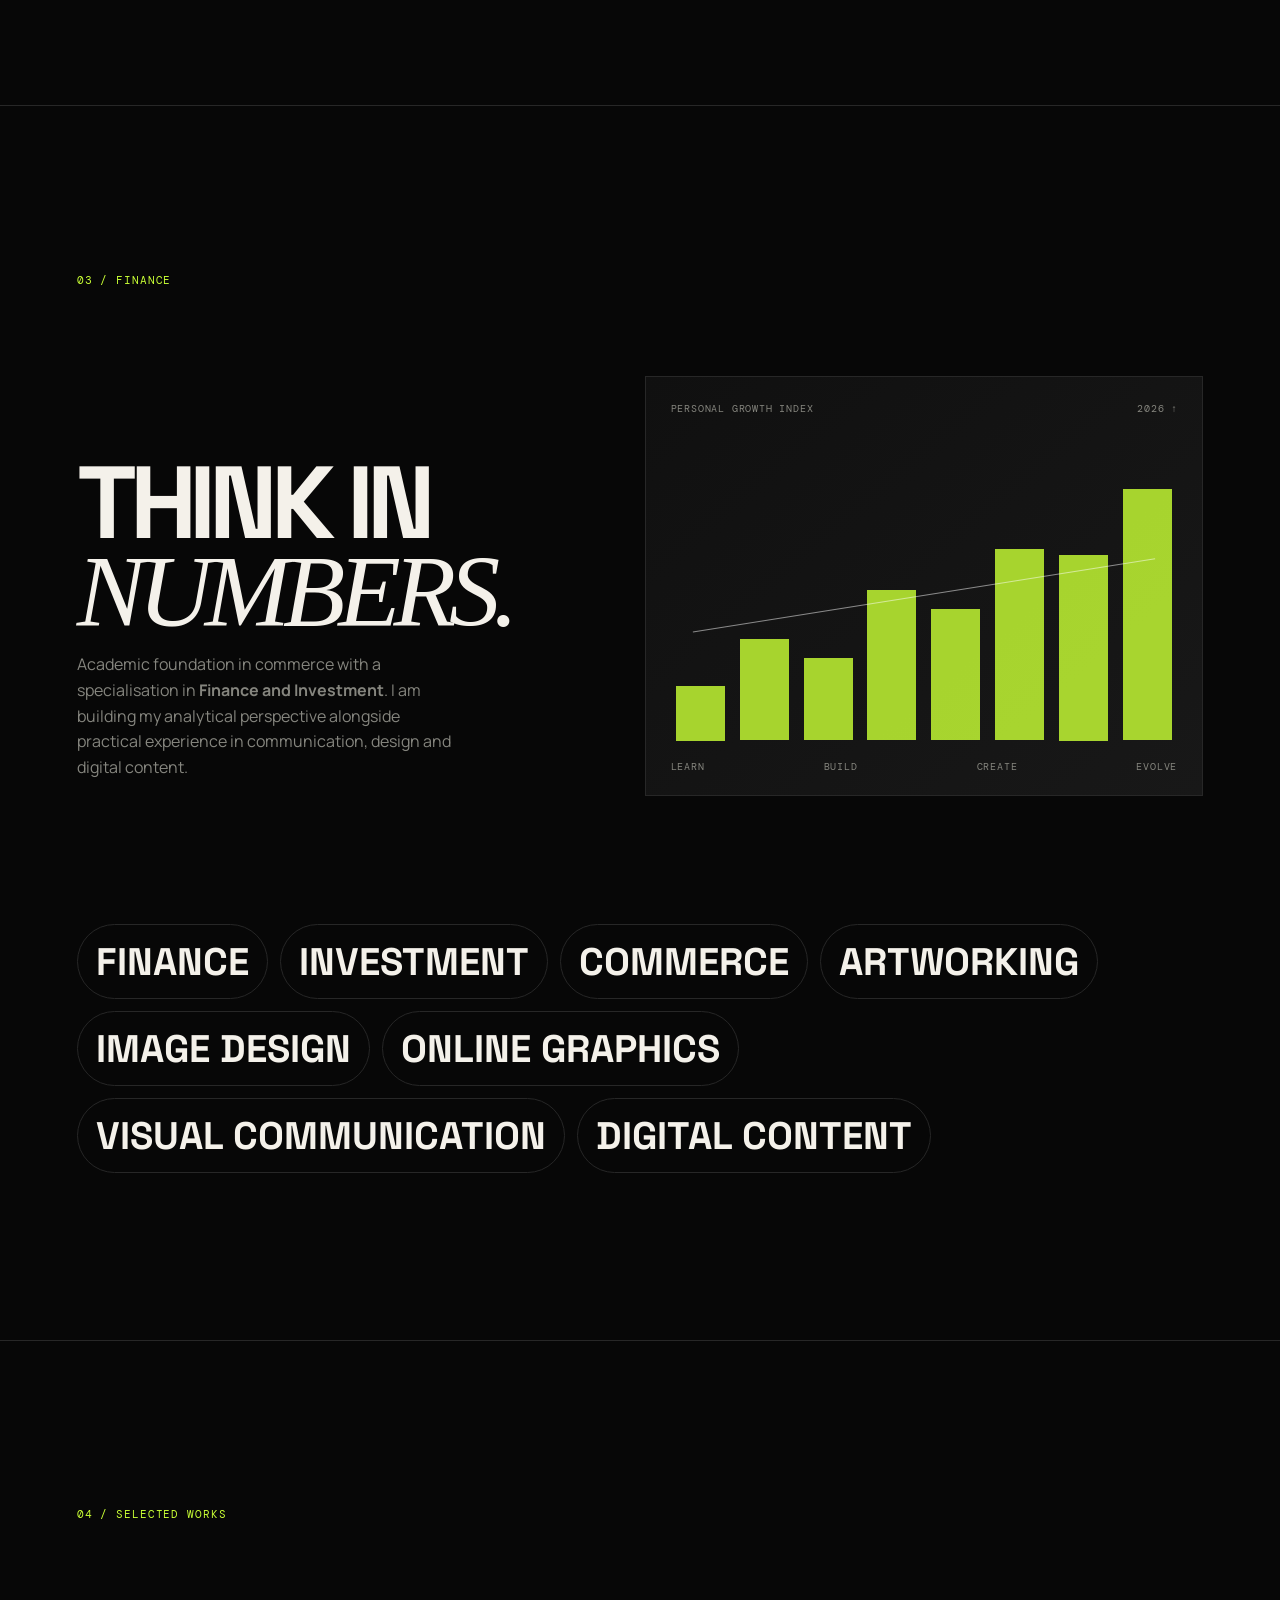
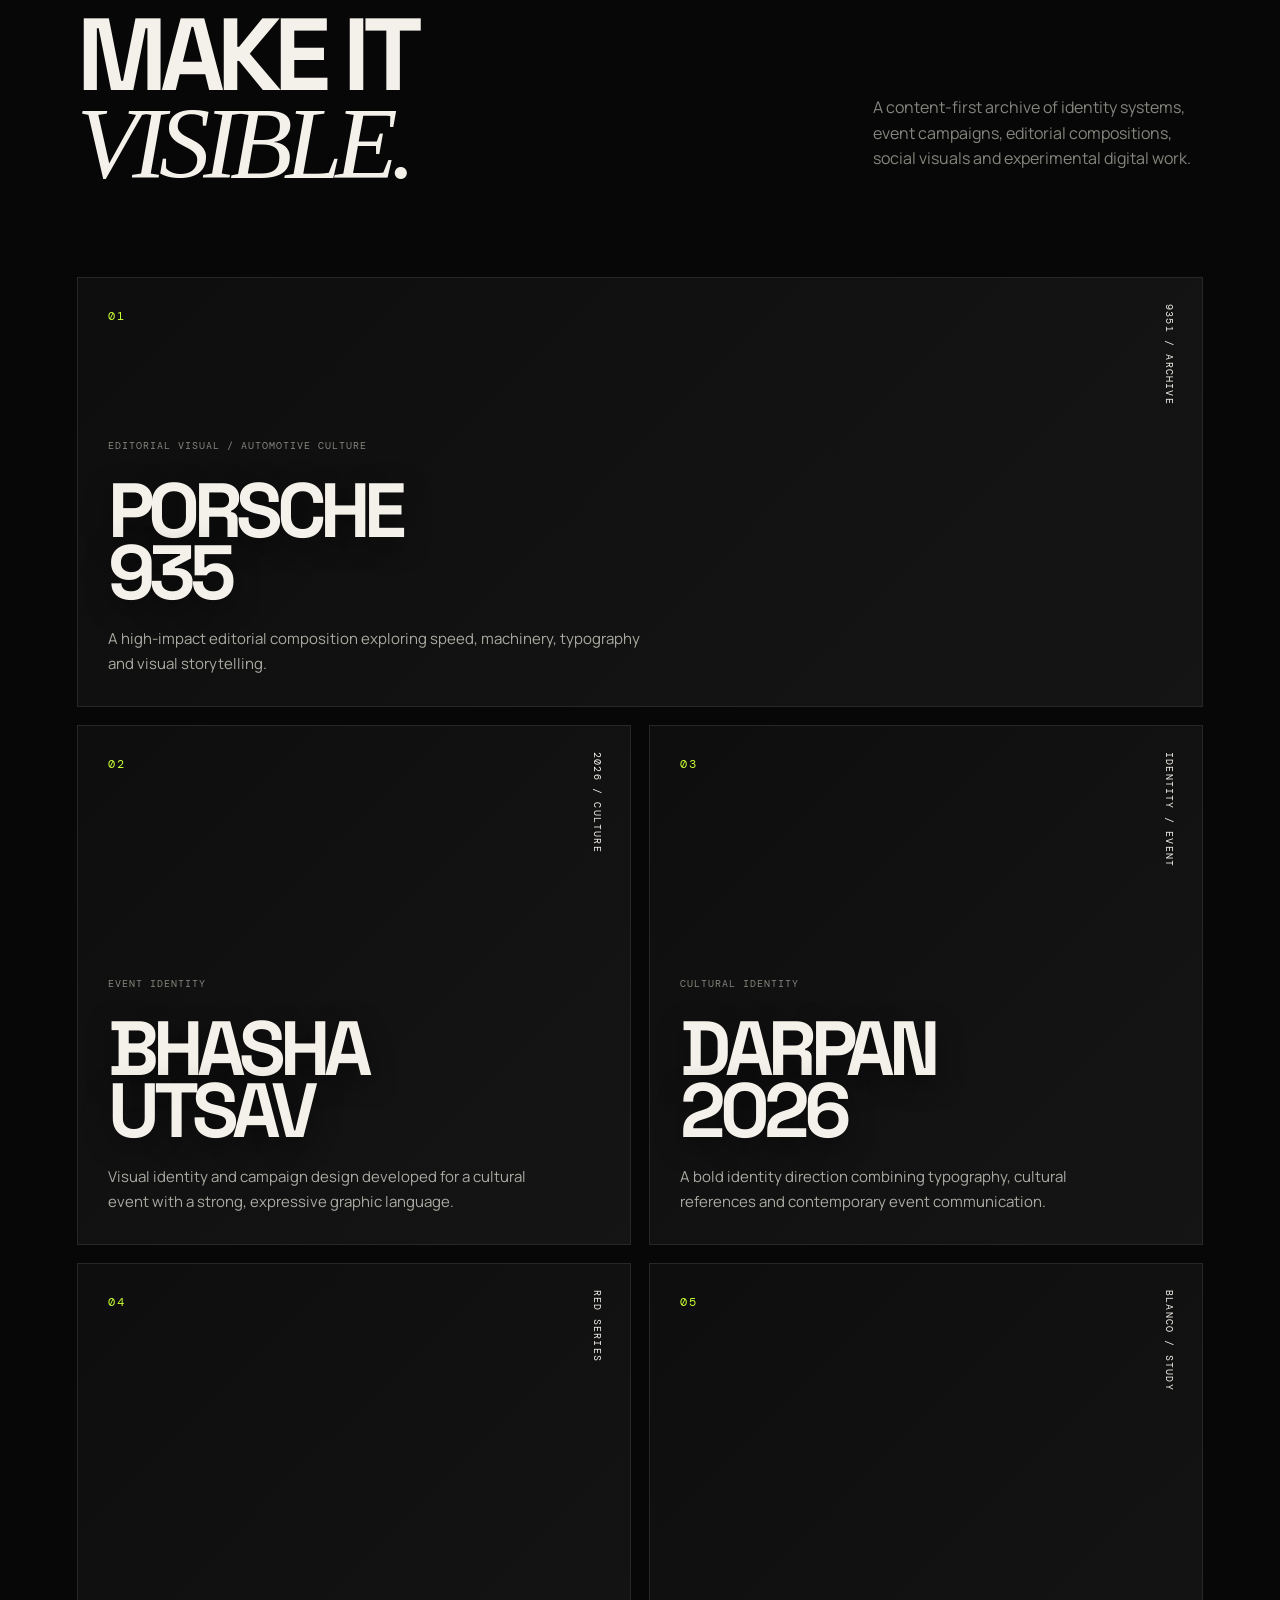
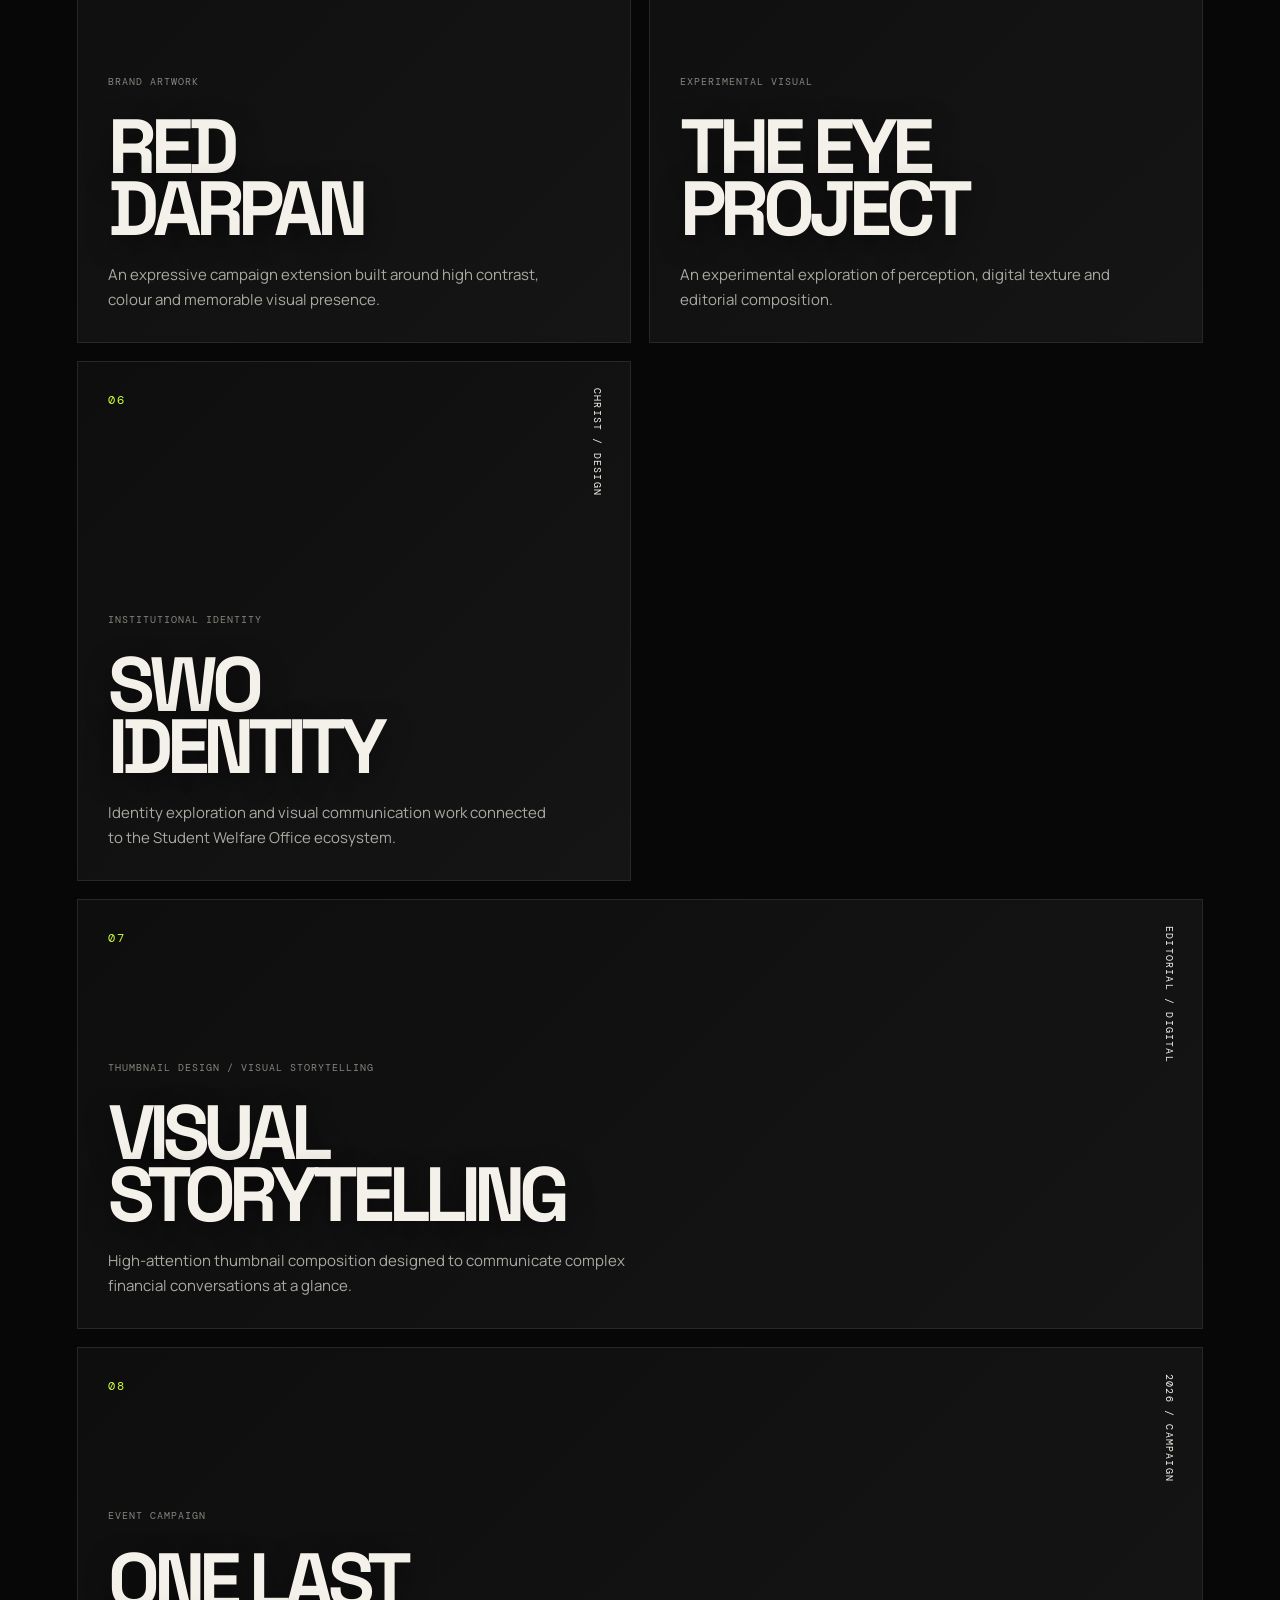
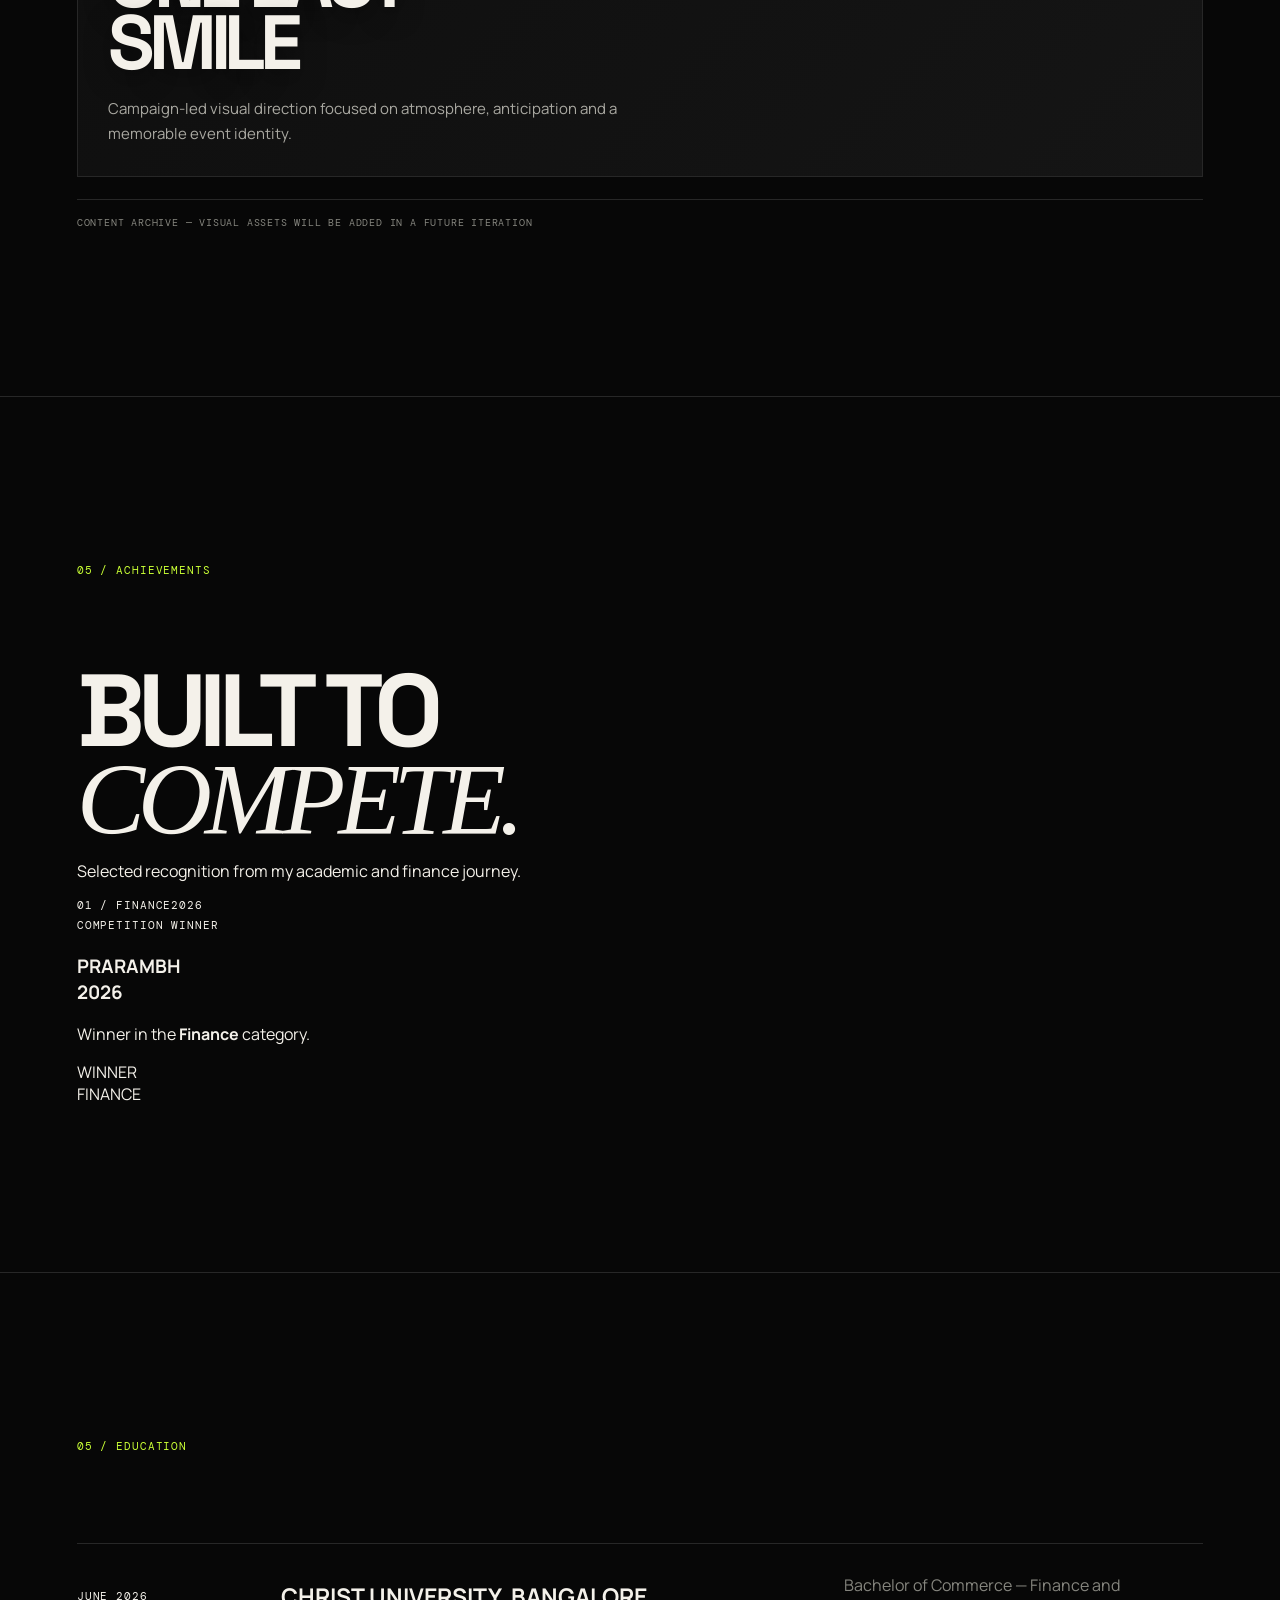
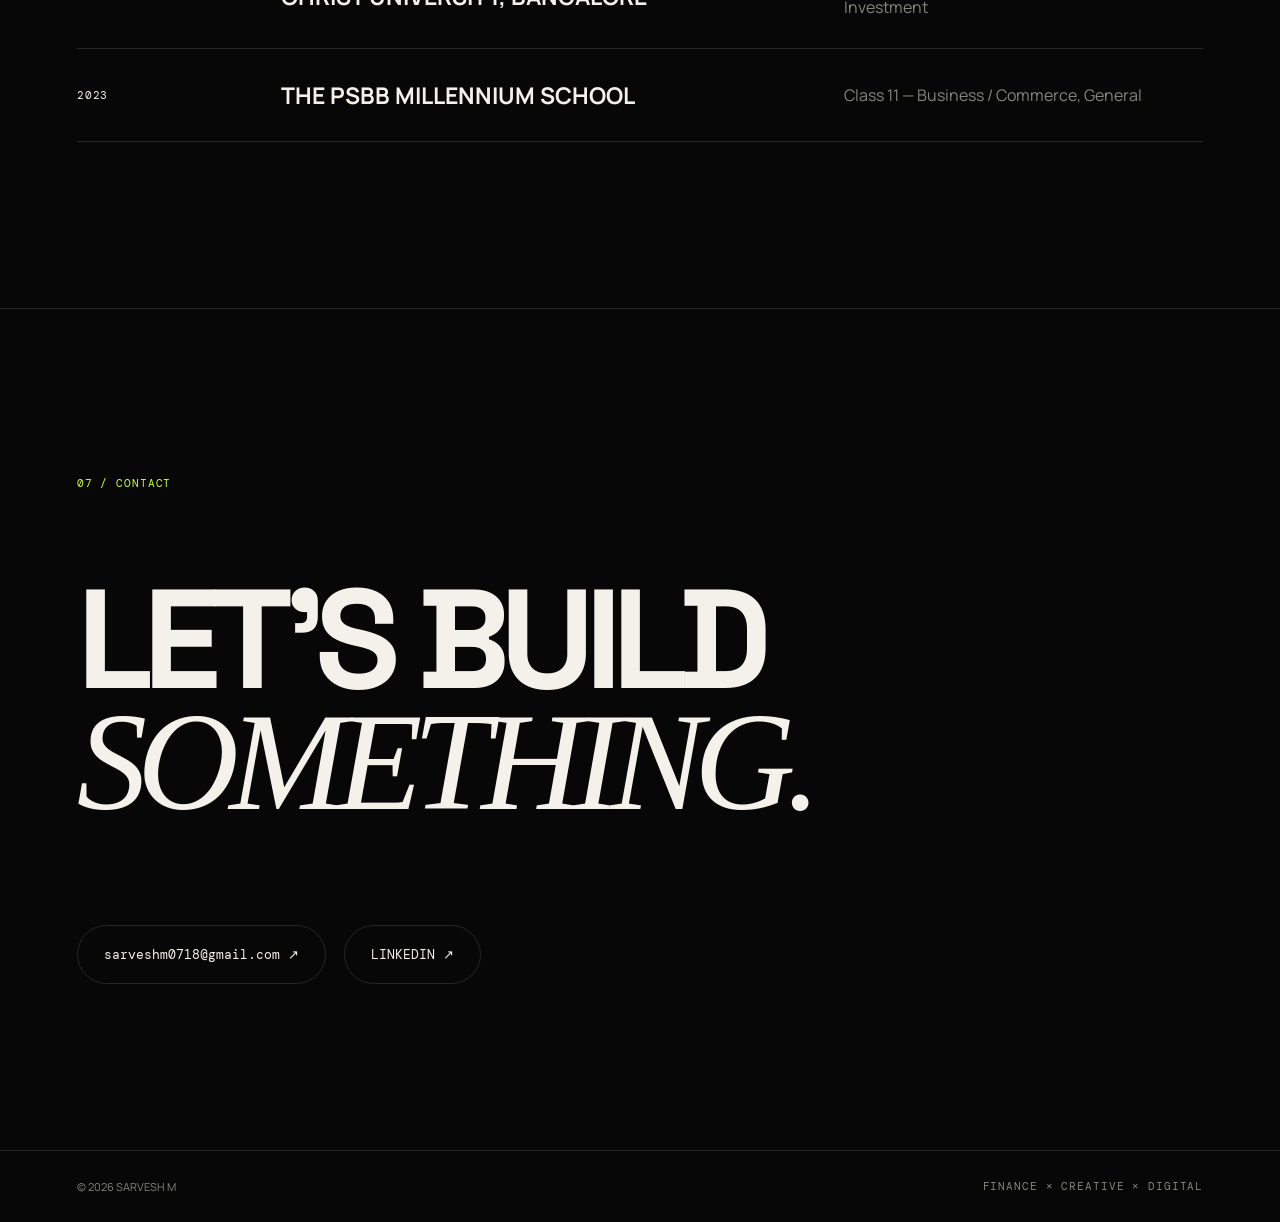
==== commit bfa30814: "content: add Prarambh 2026 finance winner achievement" ====
--- a/index.html
+++ b/index.html
@@ -12,7 +12,7 @@
 </head>
 <body>
   <div class="grain"></div><div class="cursor-glow"></div>
-  <header class="nav"><a href="#top" class="logo">SM<span>°</span></a><nav><a href="#about">About</a><a href="#experience">Experience</a><a href="#finance">Finance</a><a href="#creative">Works</a><a href="#contact">Contact</a></nav><a class="nav-pill" href="mailto:sarveshm0718@gmail.com">Let's talk ↗</a></header>
+  <header class="nav"><a href="#top" class="logo">SM<span>°</span></a><nav><a href="#about">About</a><a href="#experience">Experience</a><a href="#finance">Finance</a><a href="#creative">Works</a><a href="#achievements">Achievements</a><a href="#contact">Contact</a></nav><a class="nav-pill" href="mailto:sarveshm0718@gmail.com">Let's talk ↗</a></header>
   <main id="top">
     <section class="hero">
       <div class="hero-meta mono">PORTFOLIO / 2026 — BENGALURU, INDIA</div>
@@ -46,8 +46,20 @@
       <div class="works-note mono">CONTENT ARCHIVE — VISUAL ASSETS WILL BE ADDED IN A FUTURE ITERATION</div>
     </section>
 
+    <section id="achievements" class="achievements section">
+      <div class="eyebrow mono">05 / ACHIEVEMENTS</div>
+      <div class="achievement-layout">
+        <div><h2>BUILT TO<br><em>COMPETE.</em></h2><p>Selected recognition from my academic and finance journey.</p></div>
+        <article class="achievement-card">
+          <div class="achievement-top mono"><span>01 / FINANCE</span><span>2026</span></div>
+          <div class="achievement-main"><span class="mono">COMPETITION WINNER</span><h3>PRARAMBH<br>2026</h3><p>Winner in the <strong>Finance</strong> category.</p></div>
+          <div class="achievement-stamp">WINNER<br><span>FINANCE</span></div>
+        </article>
+      </div>
+    </section>
+
     <section class="education section"><div class="eyebrow mono">05 / EDUCATION</div><div class="edu-row"><span class="mono">JUNE 2026</span><h3>CHRIST UNIVERSITY, BANGALORE</h3><p>Bachelor of Commerce — Finance and Investment</p></div><div class="edu-row"><span class="mono">2023</span><h3>THE PSBB MILLENNIUM SCHOOL</h3><p>Class 11 — Business / Commerce, General</p></div></section>
-    <section id="contact" class="contact section"><div class="eyebrow mono">06 / CONTACT</div><h2>LET'S BUILD<br><em>SOMETHING.</em></h2><div class="contact-row"><a href="mailto:sarveshm0718@gmail.com">sarveshm0718@gmail.com ↗</a><a href="https://www.linkedin.com/in/sarvesh-m-gca/" target="_blank" rel="noreferrer">LINKEDIN ↗</a></div></section>
+    <section id="contact" class="contact section"><div class="eyebrow mono">07 / CONTACT</div><h2>LET'S BUILD<br><em>SOMETHING.</em></h2><div class="contact-row"><a href="mailto:sarveshm0718@gmail.com">sarveshm0718@gmail.com ↗</a><a href="https://www.linkedin.com/in/sarvesh-m-gca/" target="_blank" rel="noreferrer">LINKEDIN ↗</a></div></section>
   </main>
   <footer><span>© 2026 SARVESH M</span><span class="mono">FINANCE × CREATIVE × DIGITAL</span></footer>
   <script src="script.js"></script>
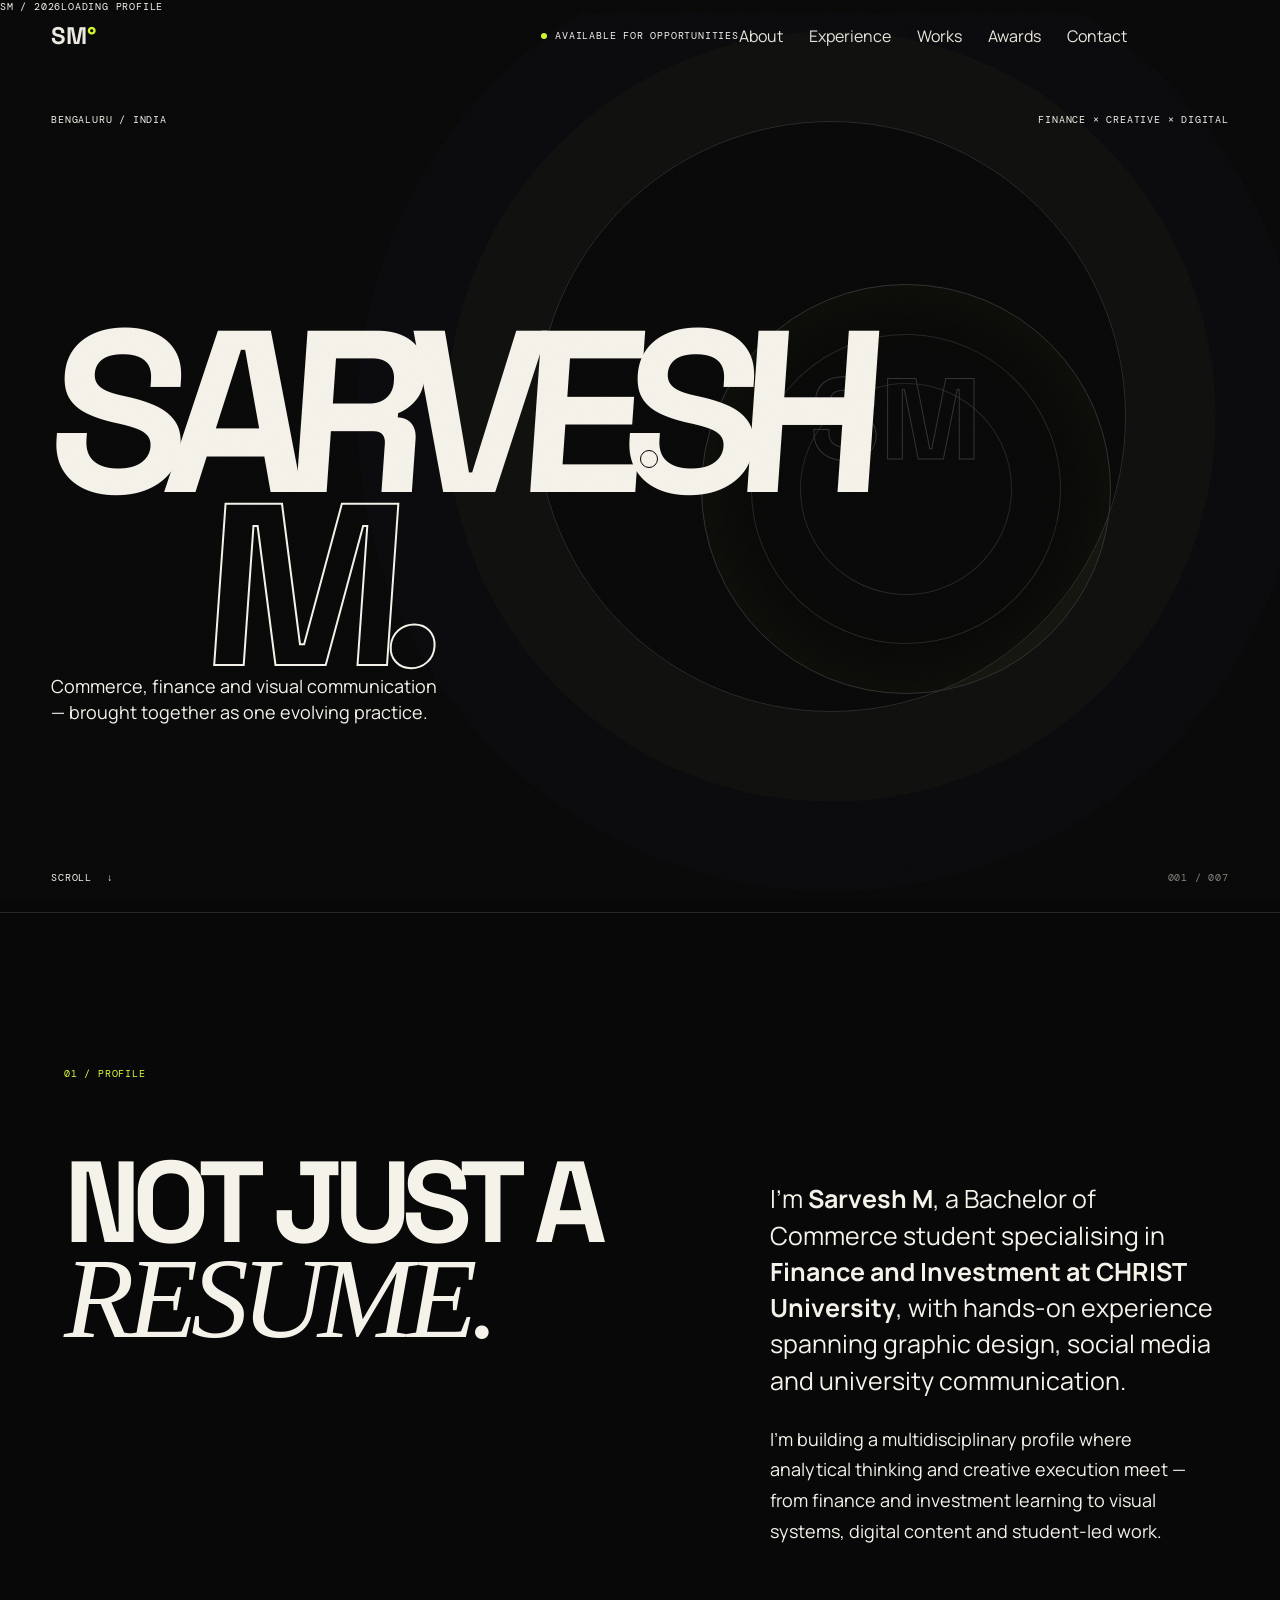
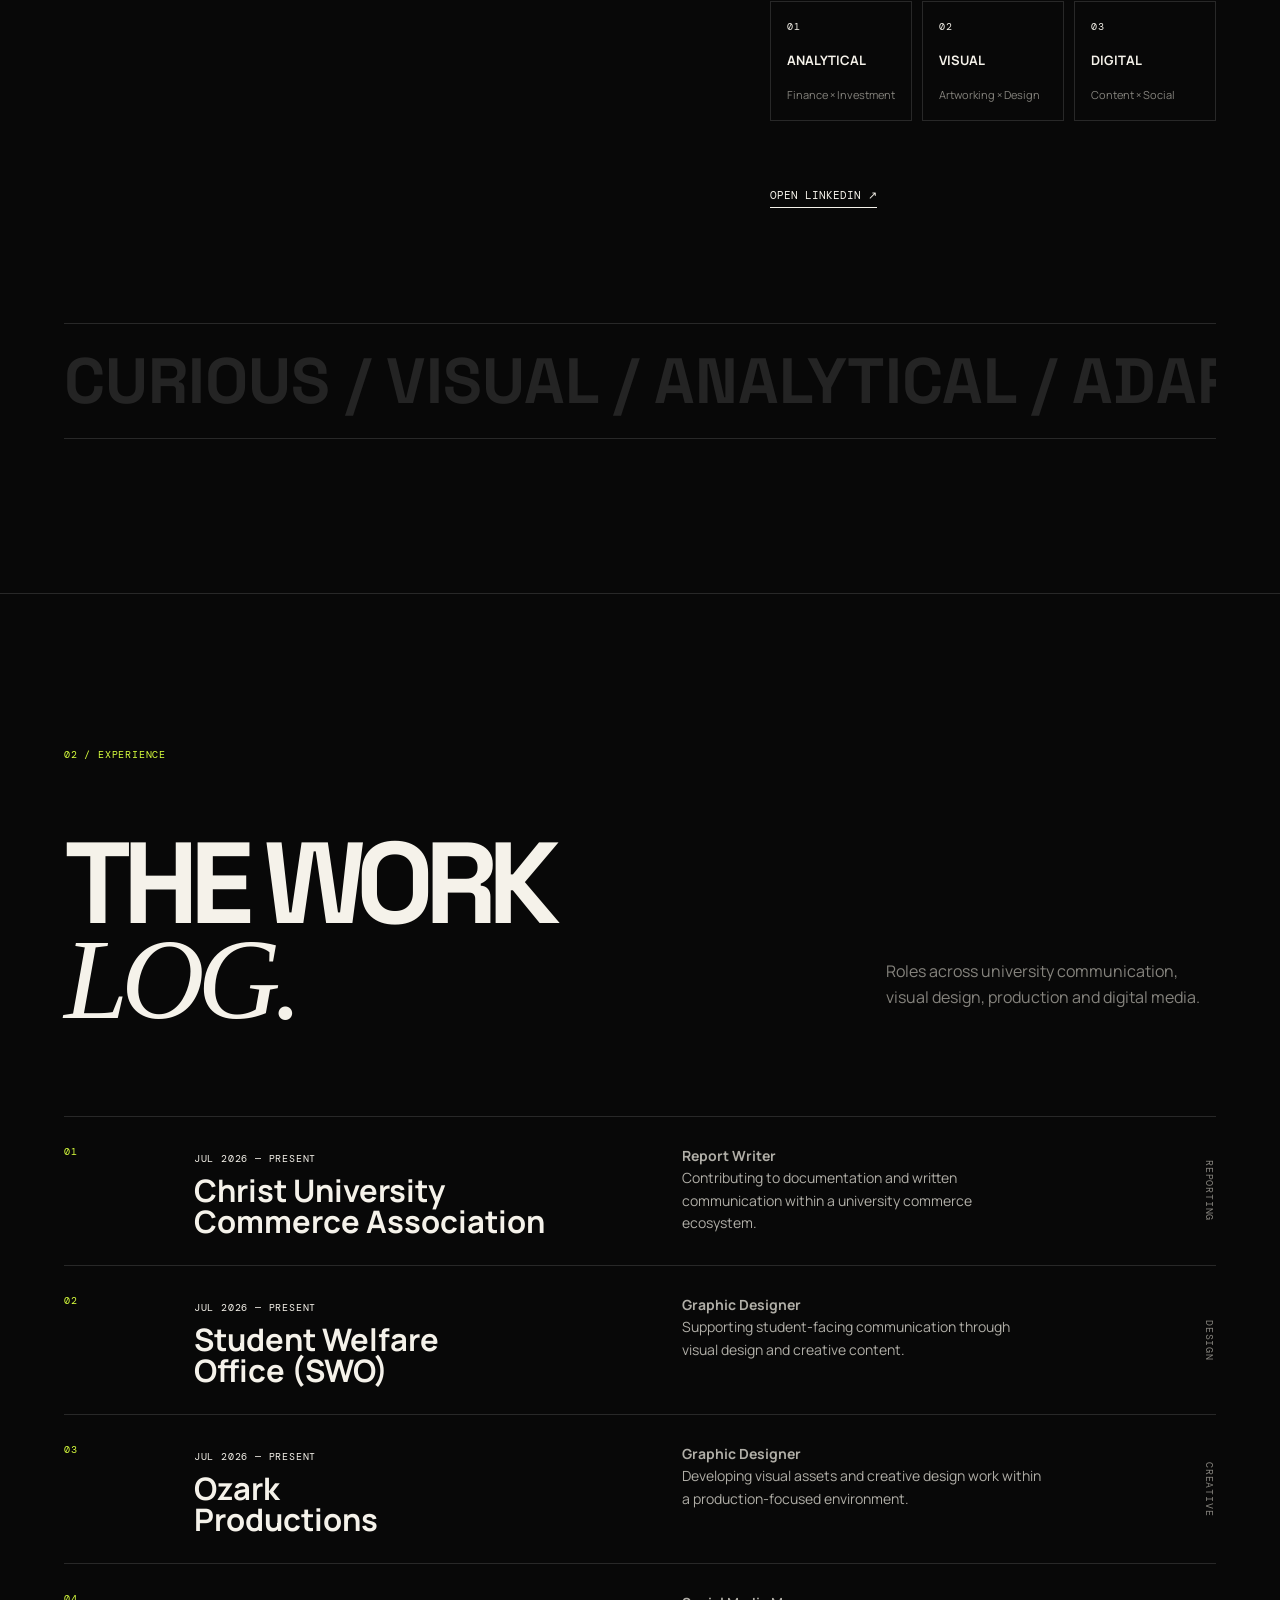
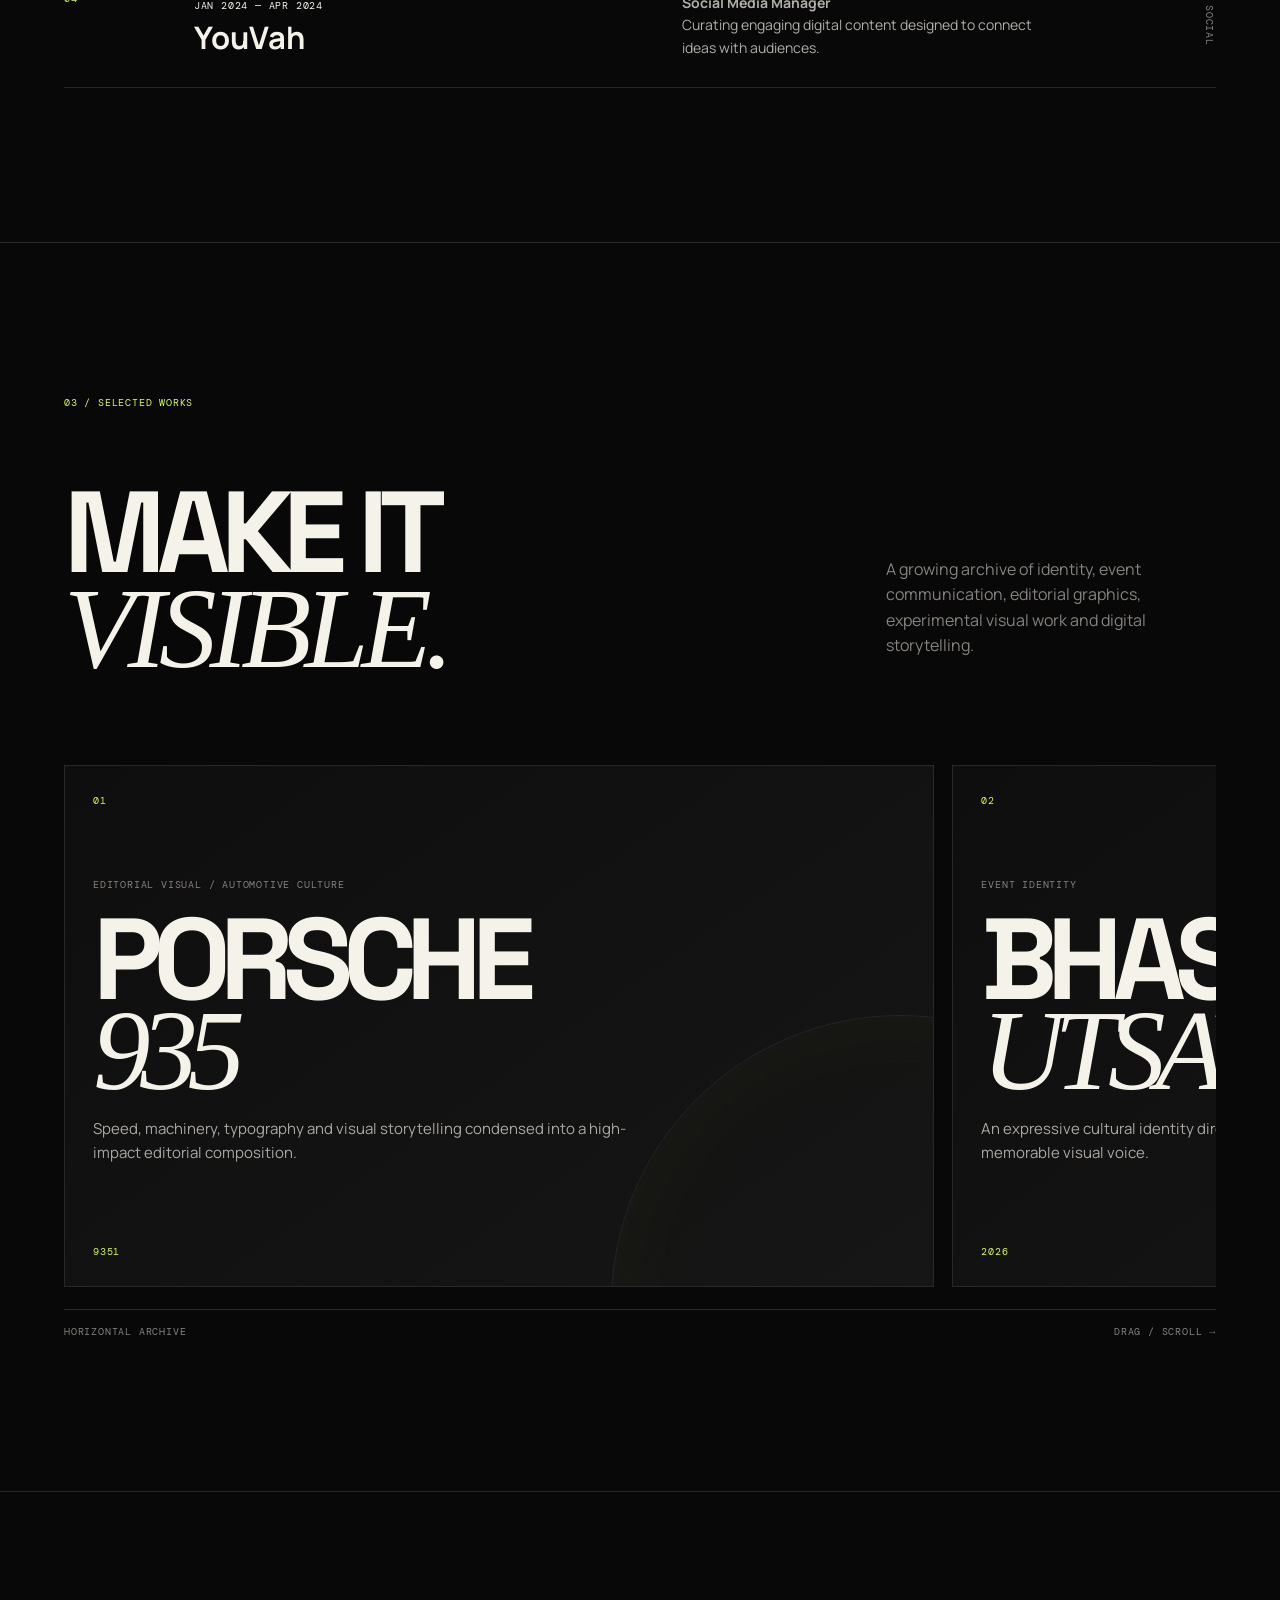
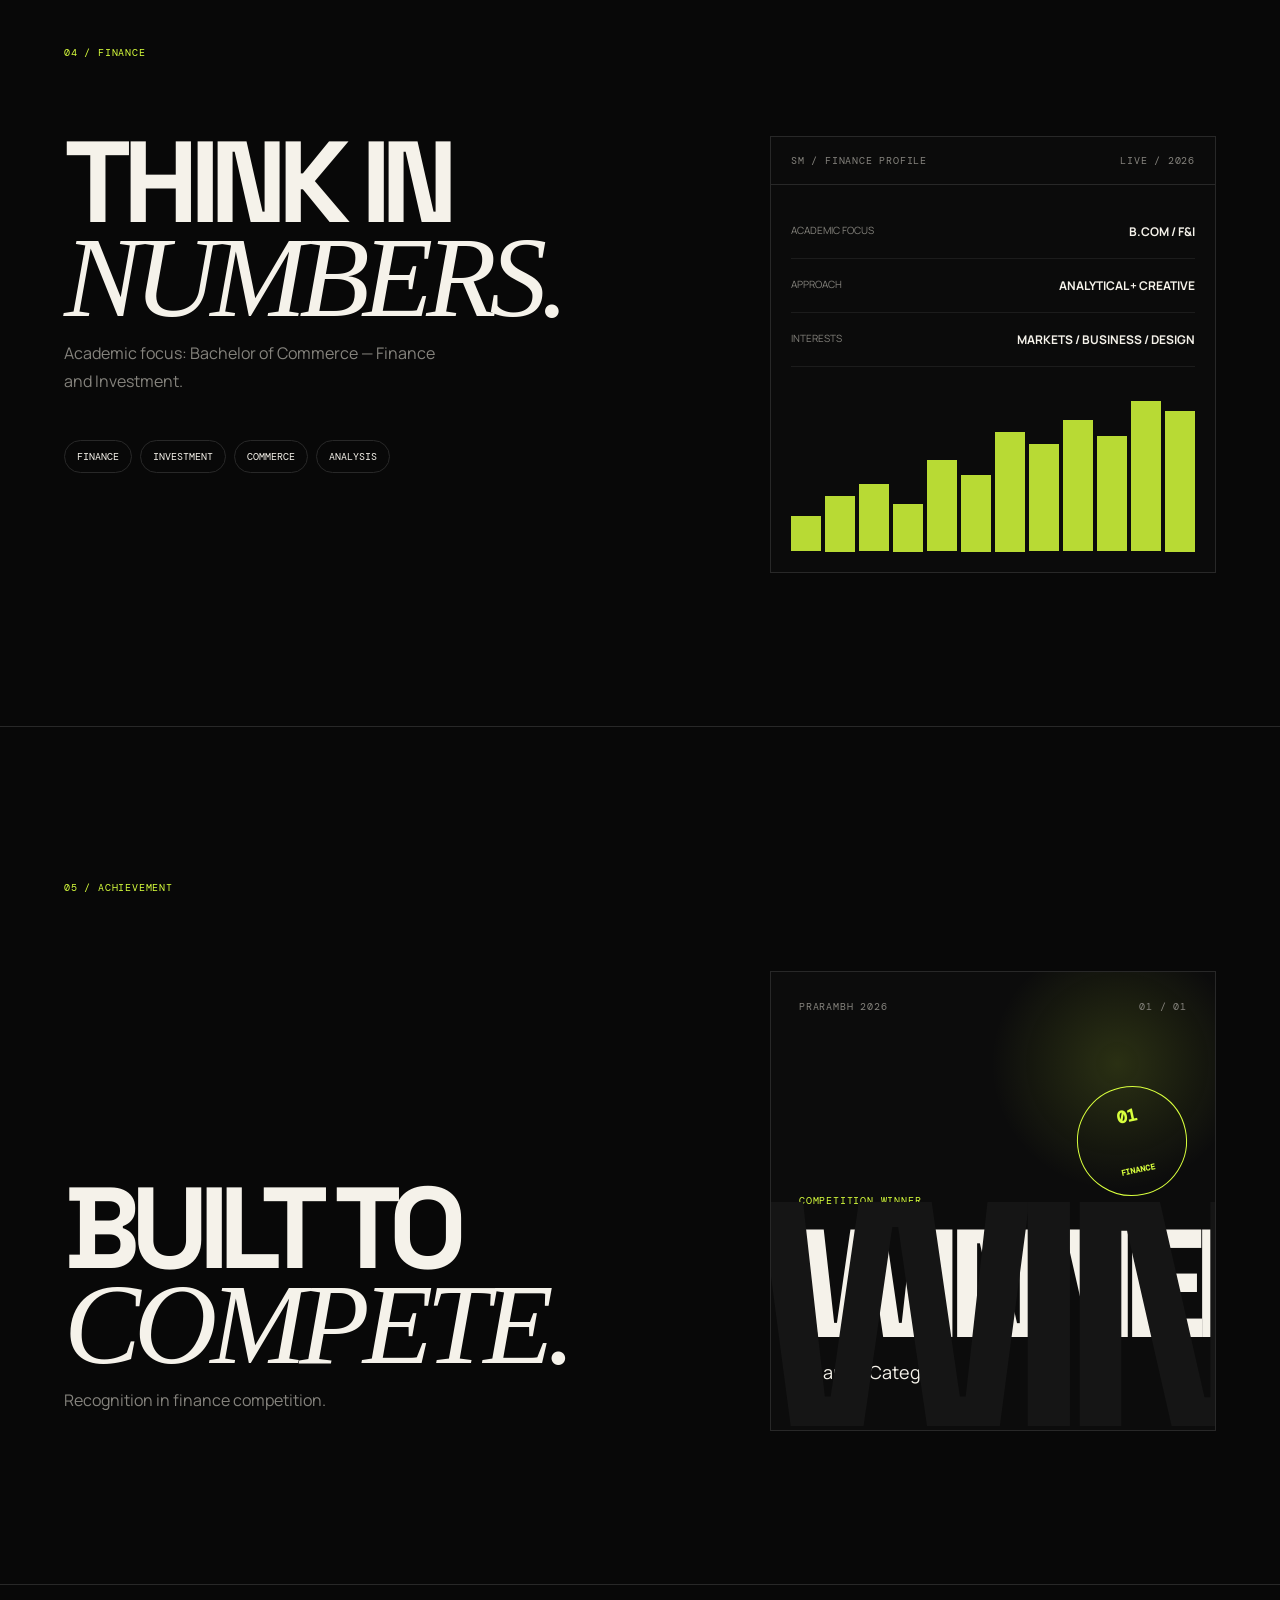
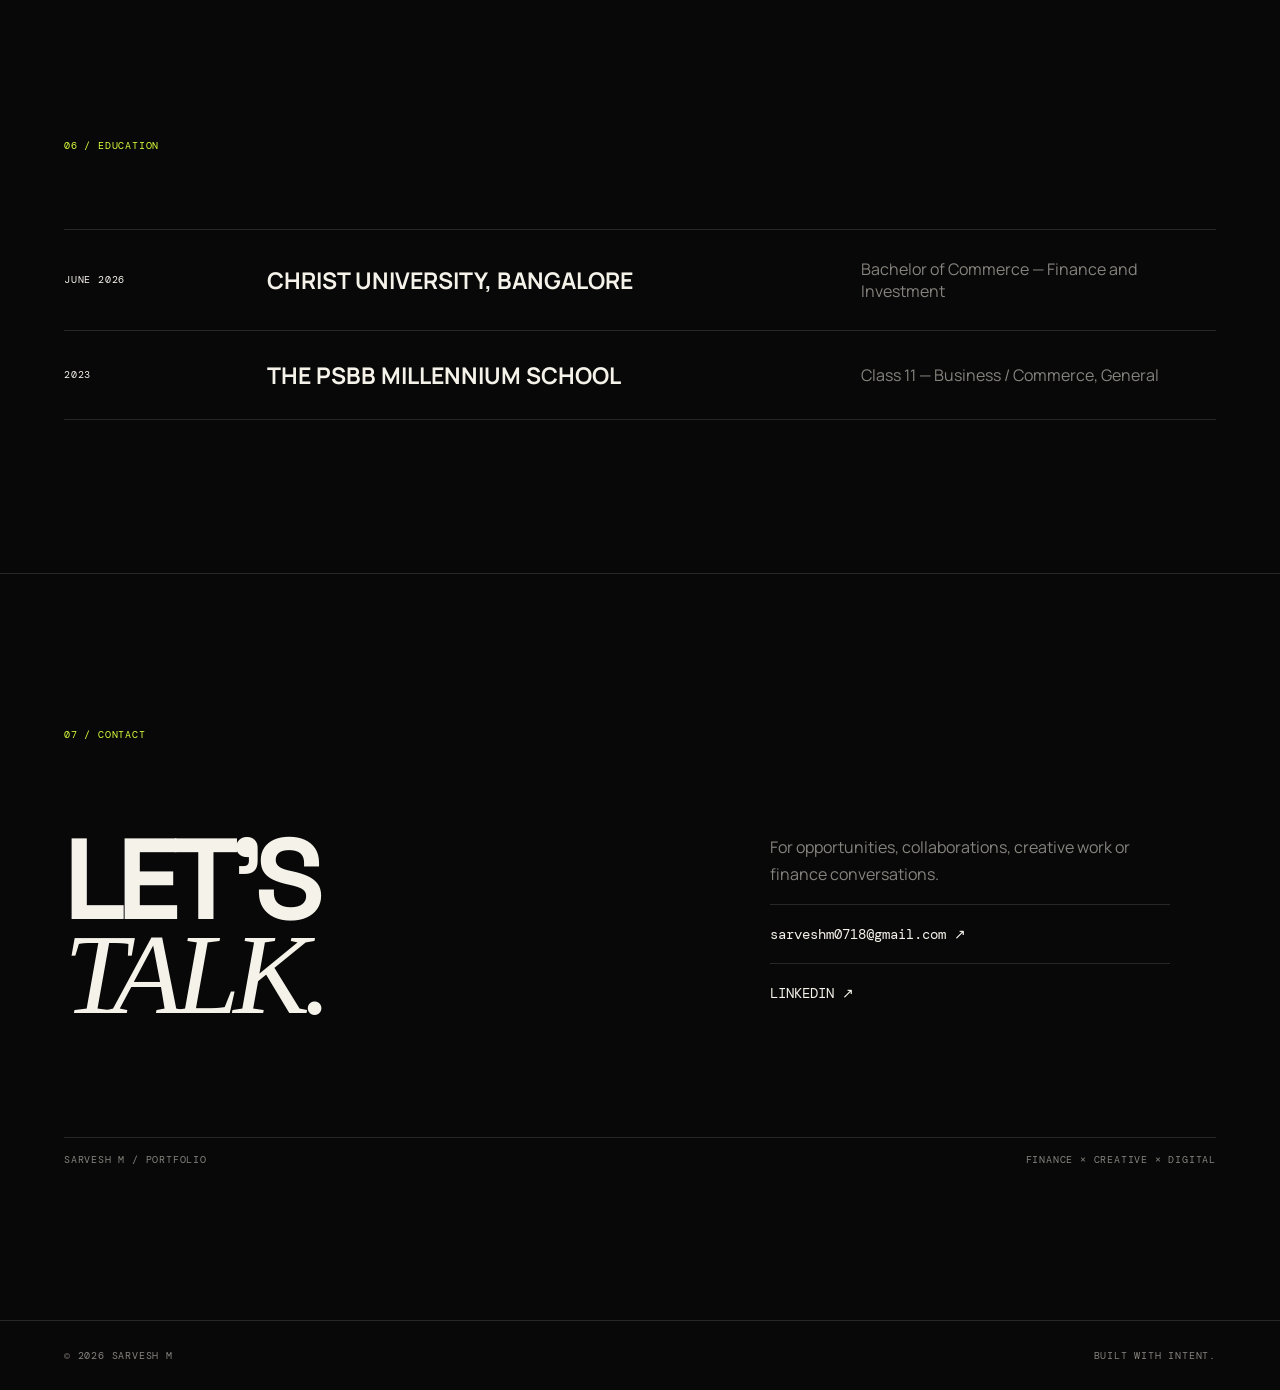
==== commit 6bd69c21: "feat: rebuild portfolio as immersive agency-style showcase" ====
--- a/index.html
+++ b/index.html
@@ -1,66 +1 @@
-<!doctype html>
-<html lang="en">
-<head>
-  <meta charset="UTF-8" />
-  <meta name="viewport" content="width=device-width, initial-scale=1.0" />
-  <meta name="description" content="Sarvesh M — Finance × Creative × Digital" />
-  <title>SARVESH M — Portfolio</title>
-  <link rel="preconnect" href="https://fonts.googleapis.com">
-  <link rel="preconnect" href="https://fonts.gstatic.com" crossorigin>
-  <link href="https://fonts.googleapis.com/css2?family=DM+Mono:wght@400;500&family=Manrope:wght@400;500;600;700;800&family=Space+Grotesk:wght@400;500;600;700&display=swap" rel="stylesheet">
-  <link rel="stylesheet" href="style.css" />
-</head>
-<body>
-  <div class="grain"></div><div class="cursor-glow"></div>
-  <header class="nav"><a href="#top" class="logo">SM<span>°</span></a><nav><a href="#about">About</a><a href="#experience">Experience</a><a href="#finance">Finance</a><a href="#creative">Works</a><a href="#achievements">Achievements</a><a href="#contact">Contact</a></nav><a class="nav-pill" href="mailto:sarveshm0718@gmail.com">Let's talk ↗</a></header>
-  <main id="top">
-    <section class="hero">
-      <div class="hero-meta mono">PORTFOLIO / 2026 — BENGALURU, INDIA</div>
-      <div class="ticker mono"><span>FINANCE</span><span>CREATIVE</span><span>DIGITAL</span><span>STRATEGY</span></div>
-      <h1><span>SARVESH</span><span class="outline">M.</span></h1>
-      <div class="hero-bottom"><p>Building at the intersection of <strong>finance, design and digital culture.</strong></p><div class="scroll mono">SCROLL TO EXPLORE ↓</div></div>
-      <div class="hero-orb orb-a"></div><div class="hero-orb orb-b"></div>
-      <div class="data-card card-one"><small>IDENTITY</small><b>FINANCE ×<br>CREATIVE ×<br>DIGITAL</b></div>
-      <div class="data-card card-two mono"><small>STATUS</small>BUILDING<br>LEARNING<br>CREATING</div>
-    </section>
-
-    <section id="about" class="about section"><div class="eyebrow mono">01 / ABOUT</div><div class="split"><h2>NOT JUST A<br><em>RESUME.</em></h2><div class="about-copy"><p>I am <strong>Sarvesh M</strong>, a Bachelor of Commerce student specialising in <strong>Finance and Investment at CHRIST University</strong>, with hands-on experience across graphic design, social media and university communication.</p><p>I am building a multidisciplinary profile where <strong>commerce and finance meet visual communication and digital content</strong>—moving between analytical learning, creative execution and student-led professional experiences.</p><a class="text-link" href="https://www.linkedin.com/in/sarvesh-m-gca/" target="_blank" rel="noreferrer">LINKEDIN PROFILE ↗</a></div></div><div class="marquee"><div>CURIOUS / VISUAL / ANALYTICAL / ADAPTABLE / CURIOUS / VISUAL / ANALYTICAL / ADAPTABLE /</div></div></section>
-
-    <section id="experience" class="experience section"><div class="eyebrow mono">02 / EXPERIENCE</div><h2>THE WORK<br><em>LOG.</em></h2><div class="timeline"><article><span class="mono">01 — JUL 2026 / PRESENT</span><h3>Christ University<br>Commerce Association</h3><p><strong>Report Writer</strong> — contributing to documentation and written communication within a university commerce ecosystem.</p><b>REPORTING · DOCUMENTATION · COMMUNICATION</b></article><article><span class="mono">02 — JUL 2026 / PRESENT</span><h3>Student Welfare<br>Office (SWO)</h3><p><strong>Graphic Designer</strong> — supporting student-facing communication through visual design and creative content.</p><b>GRAPHIC DESIGN · VISUAL COMMUNICATION · CONTENT</b></article><article><span class="mono">03 — JUL 2026 / PRESENT</span><h3>Ozark<br>Productions</h3><p><strong>Graphic Designer</strong> — developing visual assets and creative design work within a production-focused environment.</p><b>ARTWORKING · IMAGE DESIGN · CREATIVE GRAPHICS</b></article><article><span class="mono">04 — JAN 2024 / APR 2024</span><h3>YouVah</h3><p><strong>Social Media Manager</strong> — focused on creating engaging online content and shaping communication that connects with audiences.</p><b>CONTENT · SOCIAL MEDIA · DIGITAL COMMUNICATION</b></article></div></section>
-
-    <section id="finance" class="finance section"><div class="eyebrow mono">03 / FINANCE</div><div class="finance-grid"><div><h2>THINK IN<br><em>NUMBERS.</em></h2><p class="finance-copy">Academic foundation in commerce with a specialisation in <strong>Finance and Investment</strong>. I am building my analytical perspective alongside practical experience in communication, design and digital content.</p></div><div class="chart-card"><div class="chart-top mono"><span>PERSONAL GROWTH INDEX</span><span>2026 ↑</span></div><div class="bars"><i></i><i></i><i></i><i></i><i></i><i></i><i></i><i></i></div><div class="chart-line"></div><div class="chart-labels mono"><span>LEARN</span><span>BUILD</span><span>CREATE</span><span>EVOLVE</span></div></div></div><div class="skill-cloud"><span>FINANCE</span><span>INVESTMENT</span><span>COMMERCE</span><span>ARTWORKING</span><span>IMAGE DESIGN</span><span>ONLINE GRAPHICS</span><span>VISUAL COMMUNICATION</span><span>DIGITAL CONTENT</span></div></section>
-
-    <section id="creative" class="creative section">
-      <div class="eyebrow mono">04 / SELECTED WORKS</div>
-      <div class="works-head"><h2>MAKE IT<br><em>VISIBLE.</em></h2><p>A content-first archive of identity systems, event campaigns, editorial compositions, social visuals and experimental digital work.</p></div>
-      <div class="works-grid text-works">
-        <article class="work work-wide"><div class="work-number mono">01</div><div class="work-copy"><span class="mono">EDITORIAL VISUAL / AUTOMOTIVE CULTURE</span><h3>PORSCHE<br>935</h3><p>A high-impact editorial composition exploring speed, machinery, typography and visual storytelling.</p></div><div class="work-tag mono">9351 / ARCHIVE</div></article>
-        <article class="work"><div class="work-number mono">02</div><div class="work-copy"><span class="mono">EVENT IDENTITY</span><h3>BHASHA<br>UTSAV</h3><p>Visual identity and campaign design developed for a cultural event with a strong, expressive graphic language.</p></div><div class="work-tag mono">2026 / CULTURE</div></article>
-        <article class="work"><div class="work-number mono">03</div><div class="work-copy"><span class="mono">CULTURAL IDENTITY</span><h3>DARPAN<br>2026</h3><p>A bold identity direction combining typography, cultural references and contemporary event communication.</p></div><div class="work-tag mono">IDENTITY / EVENT</div></article>
-        <article class="work work-tall"><div class="work-number mono">04</div><div class="work-copy"><span class="mono">BRAND ARTWORK</span><h3>RED<br>DARPAN</h3><p>An expressive campaign extension built around high contrast, colour and memorable visual presence.</p></div><div class="work-tag mono">RED SERIES</div></article>
-        <article class="work work-tall"><div class="work-number mono">05</div><div class="work-copy"><span class="mono">EXPERIMENTAL VISUAL</span><h3>THE EYE<br>PROJECT</h3><p>An experimental exploration of perception, digital texture and editorial composition.</p></div><div class="work-tag mono">BLANCO / STUDY</div></article>
-        <article class="work"><div class="work-number mono">06</div><div class="work-copy"><span class="mono">INSTITUTIONAL IDENTITY</span><h3>SWO<br>IDENTITY</h3><p>Identity exploration and visual communication work connected to the Student Welfare Office ecosystem.</p></div><div class="work-tag mono">CHRIST / DESIGN</div></article>
-        <article class="work work-wide"><div class="work-number mono">07</div><div class="work-copy"><span class="mono">THUMBNAIL DESIGN / VISUAL STORYTELLING</span><h3>VISUAL<br>STORYTELLING</h3><p>High-attention thumbnail composition designed to communicate complex financial conversations at a glance.</p></div><div class="work-tag mono">EDITORIAL / DIGITAL</div></article>
-        <article class="work work-wide"><div class="work-number mono">08</div><div class="work-copy"><span class="mono">EVENT CAMPAIGN</span><h3>ONE LAST<br>SMILE</h3><p>Campaign-led visual direction focused on atmosphere, anticipation and a memorable event identity.</p></div><div class="work-tag mono">2026 / CAMPAIGN</div></article>
-      </div>
-      <div class="works-note mono">CONTENT ARCHIVE — VISUAL ASSETS WILL BE ADDED IN A FUTURE ITERATION</div>
-    </section>
-
-    <section id="achievements" class="achievements section">
-      <div class="eyebrow mono">05 / ACHIEVEMENTS</div>
-      <div class="achievement-layout">
-        <div><h2>BUILT TO<br><em>COMPETE.</em></h2><p>Selected recognition from my academic and finance journey.</p></div>
-        <article class="achievement-card">
-          <div class="achievement-top mono"><span>01 / FINANCE</span><span>2026</span></div>
-          <div class="achievement-main"><span class="mono">COMPETITION WINNER</span><h3>PRARAMBH<br>2026</h3><p>Winner in the <strong>Finance</strong> category.</p></div>
-          <div class="achievement-stamp">WINNER<br><span>FINANCE</span></div>
-        </article>
-      </div>
-    </section>
-
-    <section class="education section"><div class="eyebrow mono">05 / EDUCATION</div><div class="edu-row"><span class="mono">JUNE 2026</span><h3>CHRIST UNIVERSITY, BANGALORE</h3><p>Bachelor of Commerce — Finance and Investment</p></div><div class="edu-row"><span class="mono">2023</span><h3>THE PSBB MILLENNIUM SCHOOL</h3><p>Class 11 — Business / Commerce, General</p></div></section>
-    <section id="contact" class="contact section"><div class="eyebrow mono">07 / CONTACT</div><h2>LET'S BUILD<br><em>SOMETHING.</em></h2><div class="contact-row"><a href="mailto:sarveshm0718@gmail.com">sarveshm0718@gmail.com ↗</a><a href="https://www.linkedin.com/in/sarvesh-m-gca/" target="_blank" rel="noreferrer">LINKEDIN ↗</a></div></section>
-  </main>
-  <footer><span>© 2026 SARVESH M</span><span class="mono">FINANCE × CREATIVE × DIGITAL</span></footer>
-  <script src="script.js"></script>
-</body></html>+<!doctype html><html lang="en"><head><meta charset="UTF-8"><meta name="viewport" content="width=device-width,initial-scale=1.0"><meta name="description" content="Sarvesh M — Finance × Creative × Digital"><title>SARVESH M — Digital Portfolio</title><link rel="preconnect" href="https://fonts.googleapis.com"><link rel="preconnect" href="https://fonts.gstatic.com" crossorigin><link href="https://fonts.googleapis.com/css2?family=DM+Mono:wght@400;500&family=Manrope:wght@400;500;600;700;800&family=Space+Grotesk:wght@400;500;600;700&display=swap" rel="stylesheet"><link rel="stylesheet" href="style.css"></head><body><div class="loader" aria-hidden="true"><div class="loader__line"></div><div class="loader__meta mono"><span>SM / 2026</span><span>LOADING PROFILE</span></div></div><div class="grain"></div><div class="cursor"><span>VIEW</span></div><header class="nav"><a class="logo magnetic" href="#top">SM<span>°</span></a><div class="nav-status mono"><span class="pulse"></span> AVAILABLE FOR OPPORTUNITIES</div><nav><a class="magnetic" href="#about">About</a><a class="magnetic" href="#experience">Experience</a><a class="magnetic" href="#works">Works</a><a class="magnetic" href="#achievements">Awards</a><a class="magnetic" href="#contact">Contact</a></nav></header><div class="progress"><span></span></div><main id="top"><section class="hero" data-scroll-section><div class="hero__top"><span class="mono">BENGALURU / INDIA</span><span class="mono">FINANCE × CREATIVE × DIGITAL</span></div><div class="hero__core"><div class="hero__orbit"></div><div class="hero__mark">SM</div><div class="hero__title"><span class="hero__word">SARVESH</span><span class="hero__word hero__word--stroke">M.</span></div><p class="hero__lede">Commerce, finance and visual communication — brought together as one evolving practice.</p></div><div class="hero__bottom"><a class="scroll-cue magnetic mono" href="#about"><span>SCROLL</span><span>↓</span></a><span class="hero__index mono">001 / 007</span></div></section><section id="about" class="section intro" data-scroll-section><div class="eyebrow mono">01 / PROFILE</div><div class="intro-grid"><h2>NOT JUST A<br><em>RESUME.</em></h2><div class="intro-copy"><p class="big-copy">I’m <strong>Sarvesh M</strong>, a Bachelor of Commerce student specialising in <strong>Finance and Investment at CHRIST University</strong>, with hands-on experience spanning graphic design, social media and university communication.</p><p>I’m building a multidisciplinary profile where analytical thinking and creative execution meet — from finance and investment learning to visual systems, digital content and student-led work.</p><div class="mini-grid"><div><span class="mono">01</span><b>ANALYTICAL</b><small>Finance × Investment</small></div><div><span class="mono">02</span><b>VISUAL</b><small>Artworking × Design</small></div><div><span class="mono">03</span><b>DIGITAL</b><small>Content × Social</small></div></div><a class="arrow-link magnetic" href="https://www.linkedin.com/in/sarvesh-m-gca/" target="_blank" rel="noreferrer">OPEN LINKEDIN ↗</a></div></div><div class="ticker"><div>CURIOUS / VISUAL / ANALYTICAL / ADAPTABLE / FINANCE / DESIGN / CONTENT / CURIOUS / VISUAL / ANALYTICAL / ADAPTABLE / FINANCE / DESIGN / CONTENT /</div></div></section><section id="experience" class="section experience" data-scroll-section><div class="eyebrow mono">02 / EXPERIENCE</div><div class="experience-head"><h2>THE WORK<br><em>LOG.</em></h2><p>Roles across university communication, visual design, production and digital media.</p></div><div class="exp-list"><article class="exp-item magnetic-card"><div class="exp-num mono">01</div><div><span class="mono">JUL 2026 — PRESENT</span><h3>Christ University<br>Commerce Association</h3></div><div><p><strong>Report Writer</strong><br>Contributing to documentation and written communication within a university commerce ecosystem.</p></div><div class="exp-tag mono">REPORTING</div></article><article class="exp-item magnetic-card"><div class="exp-num mono">02</div><div><span class="mono">JUL 2026 — PRESENT</span><h3>Student Welfare<br>Office (SWO)</h3></div><div><p><strong>Graphic Designer</strong><br>Supporting student-facing communication through visual design and creative content.</p></div><div class="exp-tag mono">DESIGN</div></article><article class="exp-item magnetic-card"><div class="exp-num mono">03</div><div><span class="mono">JUL 2026 — PRESENT</span><h3>Ozark<br>Productions</h3></div><div><p><strong>Graphic Designer</strong><br>Developing visual assets and creative design work within a production-focused environment.</p></div><div class="exp-tag mono">CREATIVE</div></article><article class="exp-item magnetic-card"><div class="exp-num mono">04</div><div><span class="mono">JAN 2024 — APR 2024</span><h3>YouVah</h3></div><div><p><strong>Social Media Manager</strong><br>Curating engaging digital content designed to connect ideas with audiences.</p></div><div class="exp-tag mono">SOCIAL</div></article></div></section><section id="works" class="section works" data-scroll-section><div class="eyebrow mono">03 / SELECTED WORKS</div><div class="works-intro"><h2>MAKE IT<br><em>VISIBLE.</em></h2><p>A growing archive of identity, event communication, editorial graphics, experimental visual work and digital storytelling.</p></div><div class="works-track-wrap"><div class="works-track"><article class="work-slide magnetic-card"><div class="work-slide__number mono">01</div><div class="work-slide__body"><span class="mono">EDITORIAL VISUAL / AUTOMOTIVE CULTURE</span><h3>PORSCHE<br><em>935</em></h3><p>Speed, machinery, typography and visual storytelling condensed into a high-impact editorial composition.</p></div><span class="work-slide__type mono">9351</span></article><article class="work-slide magnetic-card"><div class="work-slide__number mono">02</div><div class="work-slide__body"><span class="mono">EVENT IDENTITY</span><h3>BHASHA<br><em>UTSAV</em></h3><p>An expressive cultural identity direction designed to give an event a distinct and memorable visual voice.</p></div><span class="work-slide__type mono">2026</span></article><article class="work-slide magnetic-card"><div class="work-slide__number mono">03</div><div class="work-slide__body"><span class="mono">CULTURAL IDENTITY</span><h3>DARPAN<br><em>2026</em></h3><p>Contemporary event communication shaped through strong typography and cultural references.</p></div><span class="work-slide__type mono">IDENTITY</span></article><article class="work-slide magnetic-card"><div class="work-slide__number mono">04</div><div class="work-slide__body"><span class="mono">BRAND ARTWORK</span><h3>RED<br><em>DARPAN</em></h3><p>An expressive extension built around contrast, colour and memorable visual presence.</p></div><span class="work-slide__type mono">RED SERIES</span></article><article class="work-slide magnetic-card"><div class="work-slide__number mono">05</div><div class="work-slide__body"><span class="mono">EXPERIMENTAL VISUAL</span><h3>THE EYE<br><em>PROJECT</em></h3><p>An experimental study in perception, digital texture and editorial composition.</p></div><span class="work-slide__type mono">BLANCO</span></article><article class="work-slide magnetic-card"><div class="work-slide__number mono">06</div><div class="work-slide__body"><span class="mono">INSTITUTIONAL IDENTITY</span><h3>SWO<br><em>IDENTITY</em></h3><p>Visual communication work connected to the Student Welfare Office ecosystem.</p></div><span class="work-slide__type mono">CHRIST</span></article><article class="work-slide magnetic-card"><div class="work-slide__number mono">07</div><div class="work-slide__body"><span class="mono">THUMBNAIL / VISUAL STORYTELLING</span><h3>VISUAL<br><em>STORYTELLING</em></h3><p>High-attention digital composition built to communicate complex financial conversations at a glance.</p></div><span class="work-slide__type mono">DIGITAL</span></article><article class="work-slide magnetic-card"><div class="work-slide__number mono">08</div><div class="work-slide__body"><span class="mono">EVENT CAMPAIGN</span><h3>ONE LAST<br><em>SMILE</em></h3><p>Campaign-led visual direction focused on atmosphere, anticipation and memorable event communication.</p></div><span class="work-slide__type mono">2026</span></article></div></div><div class="works-progress mono"><span>HORIZONTAL ARCHIVE</span><span>DRAG / SCROLL →</span></div></section><section id="finance" class="section finance" data-scroll-section><div class="eyebrow mono">04 / FINANCE</div><div class="finance-split"><div><h2>THINK IN<br><em>NUMBERS.</em></h2><p>Academic focus: Bachelor of Commerce — Finance and Investment.</p><div class="finance-tags"><span>FINANCE</span><span>INVESTMENT</span><span>COMMERCE</span><span>ANALYSIS</span></div></div><div class="terminal"><div class="terminal-bar mono"><span>SM / FINANCE PROFILE</span><span>LIVE / 2026</span></div><div class="terminal-body"><div class="stat-line"><span>ACADEMIC FOCUS</span><b>B.COM / F&I</b></div><div class="stat-line"><span>APPROACH</span><b>ANALYTICAL + CREATIVE</b></div><div class="stat-line"><span>INTERESTS</span><b>MARKETS / BUSINESS / DESIGN</b></div><div class="signal"><i></i><i></i><i></i><i></i><i></i><i></i><i></i><i></i><i></i><i></i><i></i><i></i></div></div></div></div></section><section id="achievements" class="section awards" data-scroll-section><div class="eyebrow mono">05 / ACHIEVEMENT</div><div class="award-layout"><div><h2>BUILT TO<br><em>COMPETE.</em></h2><p>Recognition in finance competition.</p></div><article class="award-card magnetic-card"><div class="award-card__top mono"><span>PRARAMBH 2026</span><span>01 / 01</span></div><div class="award-card__main"><small class="mono">COMPETITION WINNER</small><h3>WINNER</h3><p>Finance Category</p></div><div class="award-card__stamp">01<br><span>FINANCE</span></div></article></div></section><section class="section education" data-scroll-section><div class="eyebrow mono">06 / EDUCATION</div><div class="education-row"><span class="mono">JUNE 2026</span><h3>CHRIST UNIVERSITY, BANGALORE</h3><p>Bachelor of Commerce — Finance and Investment</p></div><div class="education-row"><span class="mono">2023</span><h3>THE PSBB MILLENNIUM SCHOOL</h3><p>Class 11 — Business / Commerce, General</p></div></section><section id="contact" class="section contact" data-scroll-section><div class="eyebrow mono">07 / CONTACT</div><div class="contact-top"><h2>LET’S<br><em>TALK.</em></h2><div class="contact-copy"><p>For opportunities, collaborations, creative work or finance conversations.</p><a class="contact-email magnetic" href="mailto:sarveshm0718@gmail.com">sarveshm0718@gmail.com ↗</a><a class="contact-email magnetic" href="https://www.linkedin.com/in/sarvesh-m-gca/" target="_blank" rel="noreferrer">LINKEDIN ↗</a></div></div><div class="contact-bottom mono"><span>SARVESH M / PORTFOLIO</span><span>FINANCE × CREATIVE × DIGITAL</span></div></section></main><footer class="footer mono"><span>© 2026 SARVESH M</span><span>BUILT WITH INTENT.</span></footer><script src="script.js"></script></body></html>
--- a/style.css
+++ b/style.css
@@ -1,13 +1 @@
-:root{--bg:#070707;--fg:#f4f1ea;--acid:#c9ff35;--muted:#85857e;--line:#272727;--blue:#2437ff;--pink:#ff6bd6}*{box-sizing:border-box}html{scroll-behavior:smooth}body{margin:0;background:var(--bg);color:var(--fg);font-family:Manrope,Arial,sans-serif;overflow-x:hidden}.grain{position:fixed;inset:0;opacity:.055;pointer-events:none;background-image:radial-gradient(#fff 1px,transparent 1px);background-size:4px 4px;z-index:20}.cursor-glow{position:fixed;width:520px;height:520px;border-radius:50%;background:radial-gradient(circle,rgba(201,255,53,.1),transparent 64%);pointer-events:none;transform:translate(-50%,-50%);z-index:-1}.nav{position:fixed;top:0;left:0;width:100%;z-index:10;display:flex;align-items:center;justify-content:space-between;padding:22px 4vw;mix-blend-mode:difference}.logo{font:700 25px 'Space Grotesk';color:#fff;text-decoration:none}.logo span{color:var(--acid)}nav{display:flex;gap:24px}nav a,.nav-pill{color:#fff;text-decoration:none;font:11px 'DM Mono';text-transform:uppercase}.nav a:hover,.nav-pill:hover{color:var(--acid)}.nav-pill{border:1px solid #777;padding:11px 15px;border-radius:999px}.section{padding:13vw 6vw;border-top:1px solid var(--line);position:relative}.hero{min-height:100vh;padding:13vw 6vw 5vw;position:relative;overflow:hidden;display:flex;flex-direction:column;justify-content:space-between}.hero-meta,.ticker,.mono,.eyebrow{font-family:'DM Mono';font-size:11px;letter-spacing:.08em}.hero-meta{position:relative;z-index:3}.ticker{display:flex;gap:10px;align-self:flex-end;position:relative;z-index:3}.ticker span{border:1px solid var(--line);padding:8px 12px;border-radius:99px}.hero h1{font:800 clamp(5.5rem,18vw,18rem)/.76 'Space Grotesk';letter-spacing:-.1em;margin:6vw 0 0;position:relative;z-index:2;transform:skewX(-3deg)}.hero h1 span{display:block}.outline{color:transparent;-webkit-text-stroke:2px var(--fg)}.hero-bottom{display:flex;align-items:end;justify-content:space-between;position:relative;z-index:3}.hero-bottom p{max-width:430px;font-size:18px;line-height:1.5}.scroll{color:var(--acid)}.hero-orb{position:absolute;border-radius:50%;z-index:1}.orb-a{width:38vw;height:38vw;background:var(--acid);right:-10vw;top:17vh;mix-blend-mode:screen;filter:blur(1px)}.orb-b{width:22vw;height:22vw;background:var(--blue);left:18vw;bottom:-10vw;filter:blur(35px)}.data-card{position:absolute;z-index:4;background:rgba(17,17,17,.72);border:1px solid #363636;backdrop-filter:blur(18px);padding:17px;font-size:14px;box-shadow:0 20px 70px rgba(0,0,0,.3)}.data-card small{font:10px 'DM Mono';color:var(--acid);display:block;margin-bottom:10px}.card-one{right:11vw;bottom:17vh}.card-two{left:8vw;top:28vh}.eyebrow{color:var(--acid);margin-bottom:7vw}.split{display:grid;grid-template-columns:1.2fr .8fr;gap:8vw}.section h2{font:700 clamp(3.7rem,8vw,9rem)/.86 'Space Grotesk';letter-spacing:-.07em;margin:0}.section h2 em{font-family:Georgia,serif;font-weight:400}.about-copy{font-size:19px;line-height:1.65}.about-copy p{margin-top:0;margin-bottom:28px}.text-link{font:11px 'DM Mono';color:var(--acid);text-decoration:none}.marquee{overflow:hidden;border-top:1px solid var(--line);border-bottom:1px solid var(--line);margin-top:10vw;padding:18px 0;white-space:nowrap;font:700 5vw 'Space Grotesk';color:#202020}.timeline{margin-top:8vw}.timeline article{display:grid;grid-template-columns:.9fr 2fr 1fr 1.5fr;gap:22px;align-items:center;border-top:1px solid var(--line);padding:28px 0;transition:padding .3s}.timeline article:hover{padding-left:18px;padding-right:18px;background:#0c0c0c}.timeline article:last-child{border-bottom:1px solid var(--line)}.timeline h3{font-size:24px;margin:0}.timeline p{margin:0;color:var(--muted);font-size:13px}.timeline b{font:10px 'DM Mono';color:var(--acid)}.finance-grid{display:grid;grid-template-columns:1fr 1.2fr;gap:8vw;align-items:end}.finance-copy{max-width:380px;color:var(--muted);line-height:1.6}.chart-card{height:420px;border:1px solid var(--line);padding:25px;position:relative;background:linear-gradient(140deg,#101010,#181818);overflow:hidden}.chart-top,.chart-labels{display:flex;justify-content:space-between;color:var(--muted);font-size:10px}.bars{position:absolute;inset:90px 30px 55px;display:flex;align-items:end;gap:3%}.bars i{display:block;flex:1;background:var(--acid);opacity:.82;transform-origin:bottom;animation:rise 1.2s both}.bars i:nth-child(1){height:20%;animation-delay:.05s}.bars i:nth-child(2){height:37%;animation-delay:.1s}.bars i:nth-child(3){height:30%;animation-delay:.15s}.bars i:nth-child(4){height:55%;animation-delay:.2s}.bars i:nth-child(5){height:48%;animation-delay:.25s}.bars i:nth-child(6){height:70%;animation-delay:.3s}.bars i:nth-child(7){height:68%;animation-delay:.35s}.bars i:nth-child(8){height:92%;animation-delay:.4s}.chart-line{position:absolute;left:8%;right:8%;top:52%;height:1px;background:#fff;transform:rotate(-9deg);opacity:.5}.chart-labels{position:absolute;bottom:22px;left:25px;right:25px}.skill-cloud{margin-top:10vw;display:flex;gap:12px;flex-wrap:wrap}.skill-cloud span{font:700 clamp(1.2rem,3vw,3rem) 'Space Grotesk';border:1px solid var(--line);padding:12px 18px;border-radius:999px;transition:.25s}.skill-cloud span:hover{background:var(--acid);color:#070707;transform:rotate(-2deg)}.works-head{display:flex;justify-content:space-between;gap:4vw;align-items:end}.works-head>p{max-width:330px;color:var(--muted);line-height:1.6}.works-grid{display:grid;grid-template-columns:repeat(2,minmax(0,1fr));gap:18px;margin-top:7vw}.work{position:relative;min-height:620px;border:1px solid var(--line);background:#101010;overflow:hidden;padding:18px;display:flex;flex-direction:column;justify-content:flex-end;isolation:isolate}.work-wide{grid-column:span 2;min-height:700px}.work-tall{min-height:780px}.work-image{position:absolute;inset:0;overflow:hidden;background:#111;z-index:-1}.work-image:after{content:"";position:absolute;inset:0;background:linear-gradient(180deg,transparent 42%,rgba(0,0,0,.82) 100%)}.work-image img{width:100%;height:100%;object-fit:cover;display:block;transition:transform .9s cubic-bezier(.2,.8,.2,1),filter .6s}.work:hover .work-image img{transform:scale(1.06);filter:contrast(1.08) saturate(1.08)}.work-image.contain{padding:6%;background:#080808}.work-image.contain img{object-fit:contain}.work-meta{position:absolute;top:18px;left:18px;right:18px;display:flex;justify-content:space-between;font-size:10px;letter-spacing:.08em;z-index:2}.work h3{font:700 clamp(2.5rem,6vw,7rem)/.78 'Space Grotesk';letter-spacing:-.07em;margin:0;position:relative;z-index:2;text-shadow:0 8px 28px rgba(0,0,0,.45)}.work:hover h3{transform:translateX(8px);transition:transform .45s}.works-note{margin-top:22px;color:var(--muted);font-size:10px;border-top:1px solid var(--line);padding-top:16px}.edu-row{display:grid;grid-template-columns:.5fr 1.5fr 1fr;gap:25px;border-top:1px solid var(--line);padding:30px 0;align-items:center}.edu-row:last-child{border-bottom:1px solid var(--line)}.edu-row h3{margin:0;font-size:23px}.edu-row p{margin:0;color:var(--muted)}.contact h2{font-size:clamp(4rem,11vw,13rem)}.contact-row{margin-top:8vw;display:flex;gap:18px;flex-wrap:wrap}.contact-row a{color:var(--fg);text-decoration:none;border:1px solid var(--line);padding:20px 26px;border-radius:999px;font:13px 'DM Mono';transition:.25s}.contact-row a:hover{background:var(--fg);color:var(--bg)}footer{padding:28px 6vw;display:flex;justify-content:space-between;color:var(--muted);font-size:11px;border-top:1px solid var(--line)}@keyframes rise{from{transform:scaleY(0)}to{transform:scaleY(1)}}@media(max-width:760px){.nav nav{display:none}.hero{padding-top:30vw}.hero h1{font-size:24vw}.card-two{display:none}.split,.finance-grid{grid-template-columns:1fr}.timeline article,.edu-row{grid-template-columns:1fr;gap:8px}.project-grid{grid-template-columns:1fr}.project{min-height:330px}.hero-bottom{flex-direction:column;align-items:start}.ticker{align-self:start;margin-top:40px}.section{padding:21vw 6vw}.contact-row{flex-direction:column}.contact-row a{text-align:center}}@media(prefers-reduced-motion:reduce){*,*::before,*::after{scroll-behavior:auto!important;animation-duration:.01ms!important;transition:none!important}}
-/* Content-first Selected Works mode */
-.text-works .work{background:linear-gradient(135deg,#0e0e0e,#151515);min-height:520px;padding:30px;justify-content:space-between;transition:transform .35s,border-color .35s,background .35s}
-.text-works .work-wide{grid-column:span 2;min-height:430px}
-.text-works .work-tall{min-height:680px}
-.text-works .work:hover{transform:translateY(-8px);border-color:var(--acid);background:linear-gradient(135deg,#141414,#090909)}
-.work-number{font-size:12px;color:var(--acid);letter-spacing:.15em}
-.work-copy{margin-top:auto;max-width:90%}
-.work-copy>span{display:block;color:var(--muted);font-size:10px;letter-spacing:.1em;margin-bottom:28px}
-.work-copy h3{font:700 clamp(2.8rem,6vw,7.5rem)/.8 'Space Grotesk';letter-spacing:-.08em;margin:0 0 24px}
-.work-copy p{max-width:560px;color:#aaa9a2;font-size:15px;line-height:1.65;margin:0}
-.work-tag{position:absolute;right:26px;top:26px;font-size:10px;color:var(--fg);writing-mode:vertical-rl;letter-spacing:.12em}
-@media(max-width:760px){.text-works .work,.text-works .work-wide{grid-column:span 1;min-height:440px}.text-works .work-tall{min-height:520px}.work-copy{max-width:100%}.work-tag{writing-mode:horizontal-tb;top:auto;bottom:24px;right:24px}.work-copy h3{margin-bottom:18px}.work-copy p{padding-right:0}}
+:root{--bg:#080808;--fg:#f5f2ea;--muted:#85837d;--line:#282828;--accent:#d8ff3d;--accent2:#7668ff;--paper:#ece9e1}*{box-sizing:border-box}html{scroll-behavior:auto}body{margin:0;background:var(--bg);color:var(--fg);font-family:Manrope,Arial,sans-serif;overflow-x:hidden;cursor:none}a{color:inherit}.mono{font-family:"DM Mono",monospace;letter-spacing:.08em;text-transform:uppercase;font-size:10px}.grain{position:fixed;inset:0;z-index:50;pointer-events:none;opacity:.05;background-image:url("data:image/svg+xml,%3Csvg xmlns='http://www.w3.org/2000/svg' width='140' height='140' viewBox='0 0 140 140'%3E%3Cfilter id='n'%3E%3CfeTurbulence type='fractalNoise' baseFrequency='.9' numOctaves='2' stitchTiles='stitch'/%3E%3C/filter%3E%3Crect width='100%25' height='100%25' filter='url(%23n)' opacity='.55'/%3E%3C/svg%3E")}.cursor{position:fixed;left:0;top:0;width:18px;height:18px;border:1px solid var(--fg);border-radius:50%;z-index:60;pointer-events:none;mix-blend-mode:difference;transform:translate(-50%,-50%);display:grid;place-items:center;transition:width .25s,height .25s,background .25s}.cursor span{opacity:0;font:8px "DM Mono";letter-spacing:.1em}.cursor.active{width:82px;height:82px;background:var(--fg);color:var(--bg);mix-blend-mode:normal}.cursor.active span{opacity:1}.nav{position:fixed;inset:0 0 auto;z-index:40;display:grid;grid-template-columns:1fr auto 1fr;align-items:center;padding:20px 4vw;mix-blend-mode:difference}.logo{font:700 24px "Space Grotesk";text-decoration:none}.logo span{color:var(--accent)}.nav nav{display:flex;gap:26px}.nav a{text-decoration:none}.nav-status{justify-self:start;color:#fff}.nav .nav-status{display:flex;align-items:center;gap:8px}.pulse{width:6px;height:6px;background:var(--accent);border-radius:50%;animation:pulse 1.5s infinite}.nav> .nav-pill{justify-self:end;border:1px solid #888;border-radius:100px;padding:11px 15px}.progress{position:fixed;left:0;top:0;width:100%;height:2px;z-index:45}.progress span{display:block;height:100%;width:0;background:var(--accent)}section{position:relative}.hero{min-height:100svh;padding:100px 4vw 28px;display:flex;flex-direction:column;justify-content:space-between;overflow:hidden;border-bottom:1px solid var(--line)}.hero:after{content:"";position:absolute;inset:12% 12% auto auto;width:46vw;height:46vw;border:1px solid #292929;border-radius:50%;box-shadow:0 0 0 7vw rgba(216,255,61,.025),0 0 0 14vw rgba(118,104,255,.02);pointer-events:none}.hero__top,.hero__bottom{display:flex;justify-content:space-between;position:relative;z-index:3}.hero__core{position:relative;z-index:2;min-height:68vh;display:flex;align-items:center}.hero__orbit{position:absolute;right:10%;top:15%;width:32vw;height:32vw;border-radius:50%;border:1px solid #313131;box-shadow:inset 0 0 90px rgba(216,255,61,.05)}.hero__orbit:before,.hero__orbit:after{content:"";position:absolute;border-radius:50%;border:1px solid #252525}.hero__orbit:before{inset:12%;transform:rotate(23deg)}.hero__orbit:after{inset:24%;transform:rotate(-38deg)}.hero__mark{position:absolute;right:21%;top:25%;font:700 9vw "Space Grotesk";color:transparent;-webkit-text-stroke:1px #333}.hero__title{width:100%;position:relative}.hero__word{display:block;font:800 clamp(6rem,18vw,18rem)/.75 "Space Grotesk";letter-spacing:-.11em;transform:skewX(-4deg)}.hero__word--stroke{color:transparent;-webkit-text-stroke:2px var(--fg);margin-left:12vw}.hero__lede{position:absolute;left:0;bottom:10%;max-width:390px;font-size:18px;line-height:1.45}.scroll-cue{display:flex;gap:15px;text-decoration:none}.hero__index{color:var(--muted)}.section{padding:12vw 5vw;border-bottom:1px solid var(--line)}.eyebrow{color:var(--accent);margin-bottom:6vw}.intro-grid,.finance-split,.award-layout,.contact-top{display:grid;grid-template-columns:1.15fr .85fr;gap:8vw}.section h2{font:700 clamp(4rem,9vw,10rem)/.82 "Space Grotesk";letter-spacing:-.08em;margin:0}.section h2 em{font-family:Georgia,serif;font-weight:400;letter-spacing:-.06em}.intro-copy{font-size:18px;line-height:1.7}.big-copy{font-size:25px;line-height:1.45}.mini-grid{display:grid;grid-template-columns:repeat(3,1fr);gap:10px;margin:55px 0}.mini-grid div{min-height:120px;border:1px solid var(--line);padding:16px;display:flex;flex-direction:column;justify-content:space-between}.mini-grid b{font-size:13px}.mini-grid small{color:var(--muted);font-size:11px}.arrow-link{display:inline-flex;margin-top:12px;text-decoration:none;border-bottom:1px solid var(--fg);padding-bottom:5px;font:11px "DM Mono"}.ticker{overflow:hidden;margin-top:9vw;border-top:1px solid var(--line);border-bottom:1px solid var(--line);padding:16px 0;white-space:nowrap}.ticker div{font:700 5vw "Space Grotesk";color:#242424;animation:marquee 25s linear infinite}.experience-head{display:flex;justify-content:space-between;align-items:end;gap:5vw}.experience-head p{max-width:330px;color:var(--muted);line-height:1.6}.exp-list{margin-top:7vw}.exp-item{display:grid;grid-template-columns:.35fr 1.55fr 1.2fr .5fr;gap:25px;padding:28px 0;border-top:1px solid var(--line);transition:background .3s,padding .3s}.exp-item:last-child{border-bottom:1px solid var(--line)}.exp-item:hover{background:#0c0c0c;padding-left:20px;padding-right:20px}.exp-num{color:var(--accent)}.exp-item h3{font-size:31px;line-height:1;margin:8px 0 0}.exp-item p{margin:0;color:#b0aea7;line-height:1.6;font-size:14px}.exp-tag{align-self:center;justify-self:end;color:var(--muted);writing-mode:vertical-rl}.works-intro{display:flex;justify-content:space-between;align-items:end;gap:5vw}.works-intro>p{max-width:330px;color:var(--muted);line-height:1.6}.works-track-wrap{overflow:hidden;margin-top:7vw}.works-track{display:flex;gap:18px;width:max-content;padding-bottom:8px}.work-slide{width:min(68vw,920px);min-height:58vh;border:1px solid var(--line);background:linear-gradient(145deg,#0e0e0e,#161616);padding:28px;position:relative;display:flex;flex-direction:column;justify-content:space-between;flex-shrink:0;overflow:hidden}.work-slide:before{content:"";position:absolute;width:45vw;height:45vw;right:-20vw;bottom:-24vw;border-radius:50%;border:1px solid #242424;box-shadow:inset 0 0 120px rgba(216,255,61,.04)}.work-slide:nth-child(2n):before{box-shadow:inset 0 0 120px rgba(118,104,255,.08)}.work-slide__number,.work-slide__type{color:var(--accent)}.work-slide__body{max-width:80%;position:relative;z-index:1}.work-slide__body>span{color:var(--muted)}.work-slide h3{font:800 clamp(4rem,9vw,9rem)/.78 "Space Grotesk";letter-spacing:-.09em;margin:22px 0}.work-slide h3 em{font-family:Georgia,serif;font-weight:400}.work-slide p{max-width:570px;color:#aaa8a1;line-height:1.6;font-size:15px}.works-progress{display:flex;justify-content:space-between;border-top:1px solid var(--line);padding-top:15px;margin-top:14px;color:var(--muted)}.finance-split>div>p{color:var(--muted);line-height:1.7;max-width:400px}.terminal{border:1px solid var(--line);background:#0b0b0b;min-height:420px}.terminal-bar{display:flex;justify-content:space-between;padding:17px 20px;border-bottom:1px solid var(--line);color:var(--muted)}.terminal-body{padding:20px}.stat-line{display:flex;justify-content:space-between;padding:18px 0;border-bottom:1px solid #1c1c1c;gap:25px}.stat-line span{color:var(--muted);font-size:10px}.stat-line b{font-size:12px;text-align:right}.signal{height:160px;display:flex;align-items:end;gap:4px;margin-top:25px}.signal i{display:block;flex:1;background:var(--accent);opacity:.85;transform-origin:bottom;animation:signal 1.2s ease both}.signal i:nth-child(1){height:22%}.signal i:nth-child(2){height:35%}.signal i:nth-child(3){height:42%}.signal i:nth-child(4){height:30%}.signal i:nth-child(5){height:57%}.signal i:nth-child(6){height:48%}.signal i:nth-child(7){height:75%}.signal i:nth-child(8){height:67%}.signal i:nth-child(9){height:82%}.signal i:nth-child(10){height:72%}.signal i:nth-child(11){height:94%}.signal i:nth-child(12){height:88%}.finance-tags{display:flex;flex-wrap:wrap;gap:8px;margin-top:45px}.finance-tags span{border:1px solid var(--line);padding:9px 12px;border-radius:100px;font:10px "DM Mono"}.award-layout{align-items:end}.award-layout>div>p{color:var(--muted);max-width:300px;line-height:1.7}.award-card{min-height:460px;padding:28px;border:1px solid var(--line);position:relative;background:radial-gradient(circle at 78% 20%,rgba(216,255,61,.15),transparent 25%),#0c0c0c;overflow:hidden}.award-card:after{content:"WIN";position:absolute;right:-2vw;bottom:-7vw;font:800 25vw "Space Grotesk";color:#151515;letter-spacing:-.1em}.award-card__top{display:flex;justify-content:space-between;color:var(--muted)}.award-card__main{position:absolute;left:28px;bottom:28px}.award-card__main small{color:var(--accent)}.award-card__main h3{font:800 clamp(5rem,12vw,12rem)/.72 "Space Grotesk";letter-spacing:-.1em;margin:20px 0}.award-card__main p{font-size:18px}.award-card__stamp{position:absolute;right:28px;top:25%;width:110px;height:110px;border:1px solid var(--accent);border-radius:50%;display:grid;place-items:center;text-align:center;color:var(--accent);font:700 17px/1 "DM Mono";transform:rotate(-12deg)}.award-card__stamp span{font-size:8px}.education-row{display:grid;grid-template-columns:.5fr 1.6fr 1fr;gap:25px;border-top:1px solid var(--line);padding:28px 0;align-items:center}.education-row:last-child{border-bottom:1px solid var(--line)}.education-row h3{margin:0;font-size:23px}.education-row p{margin:0;color:var(--muted)}.contact-top{align-items:end}.contact-copy{max-width:400px}.contact-copy p{color:var(--muted);line-height:1.7}.contact-email{display:block;text-decoration:none;border-top:1px solid var(--line);padding:20px 0;font:14px "DM Mono"}.contact-bottom{display:flex;justify-content:space-between;color:var(--muted);border-top:1px solid var(--line);margin-top:9vw;padding-top:15px}.footer{display:flex;justify-content:space-between;padding:28px 5vw;color:var(--muted)}.magnetic,.magnetic-card{transition:transform .35s cubic-bezier(.2,.8,.2,1),color .25s,border-color .25s}.magnetic:hover{color:var(--accent)}@keyframes pulse{50%{opacity:.35;transform:scale(.6)}}@keyframes marquee{to{transform:translateX(-50%)}}@keyframes signal{from{transform:scaleY(0)}to{transform:scaleY(1)}}@media(max-width:900px){body{cursor:auto}.cursor{display:none}.nav{grid-template-columns:1fr auto;padding:16px 5vw}.nav-status{display:none}.nav nav{display:none}.nav>.nav-pill{justify-self:end}.intro-grid,.finance-split,.award-layout,.contact-top{grid-template-columns:1fr;gap:50px}.hero__core{min-height:66vh}.hero__orbit{width:55vw;height:55vw;right:-7%;top:20%}.hero__word{font-size:23vw}.hero__word--stroke{margin-left:10vw}.hero__lede{bottom:8%;font-size:16px;max-width:320px}.section{padding:20vw 6vw}.experience-head,.works-intro{display:block}.experience-head p,.works-intro>p{margin-top:25px}.exp-item{grid-template-columns:.25fr 1.35fr 1.3fr}.exp-tag{display:none}.work-slide{width:88vw;min-height:560px}.mini-grid{grid-template-columns:1fr}.education-row{grid-template-columns:1fr;gap:8px}.contact-bottom,.footer{flex-direction:column;gap:12px}.award-card{min-height:420px}}@media(prefers-reduced-motion:reduce){html{scroll-behavior:auto}.ticker div,.pulse{animation:none!important}.magnetic,.magnetic-card{transition:none}.cursor{display:none}}
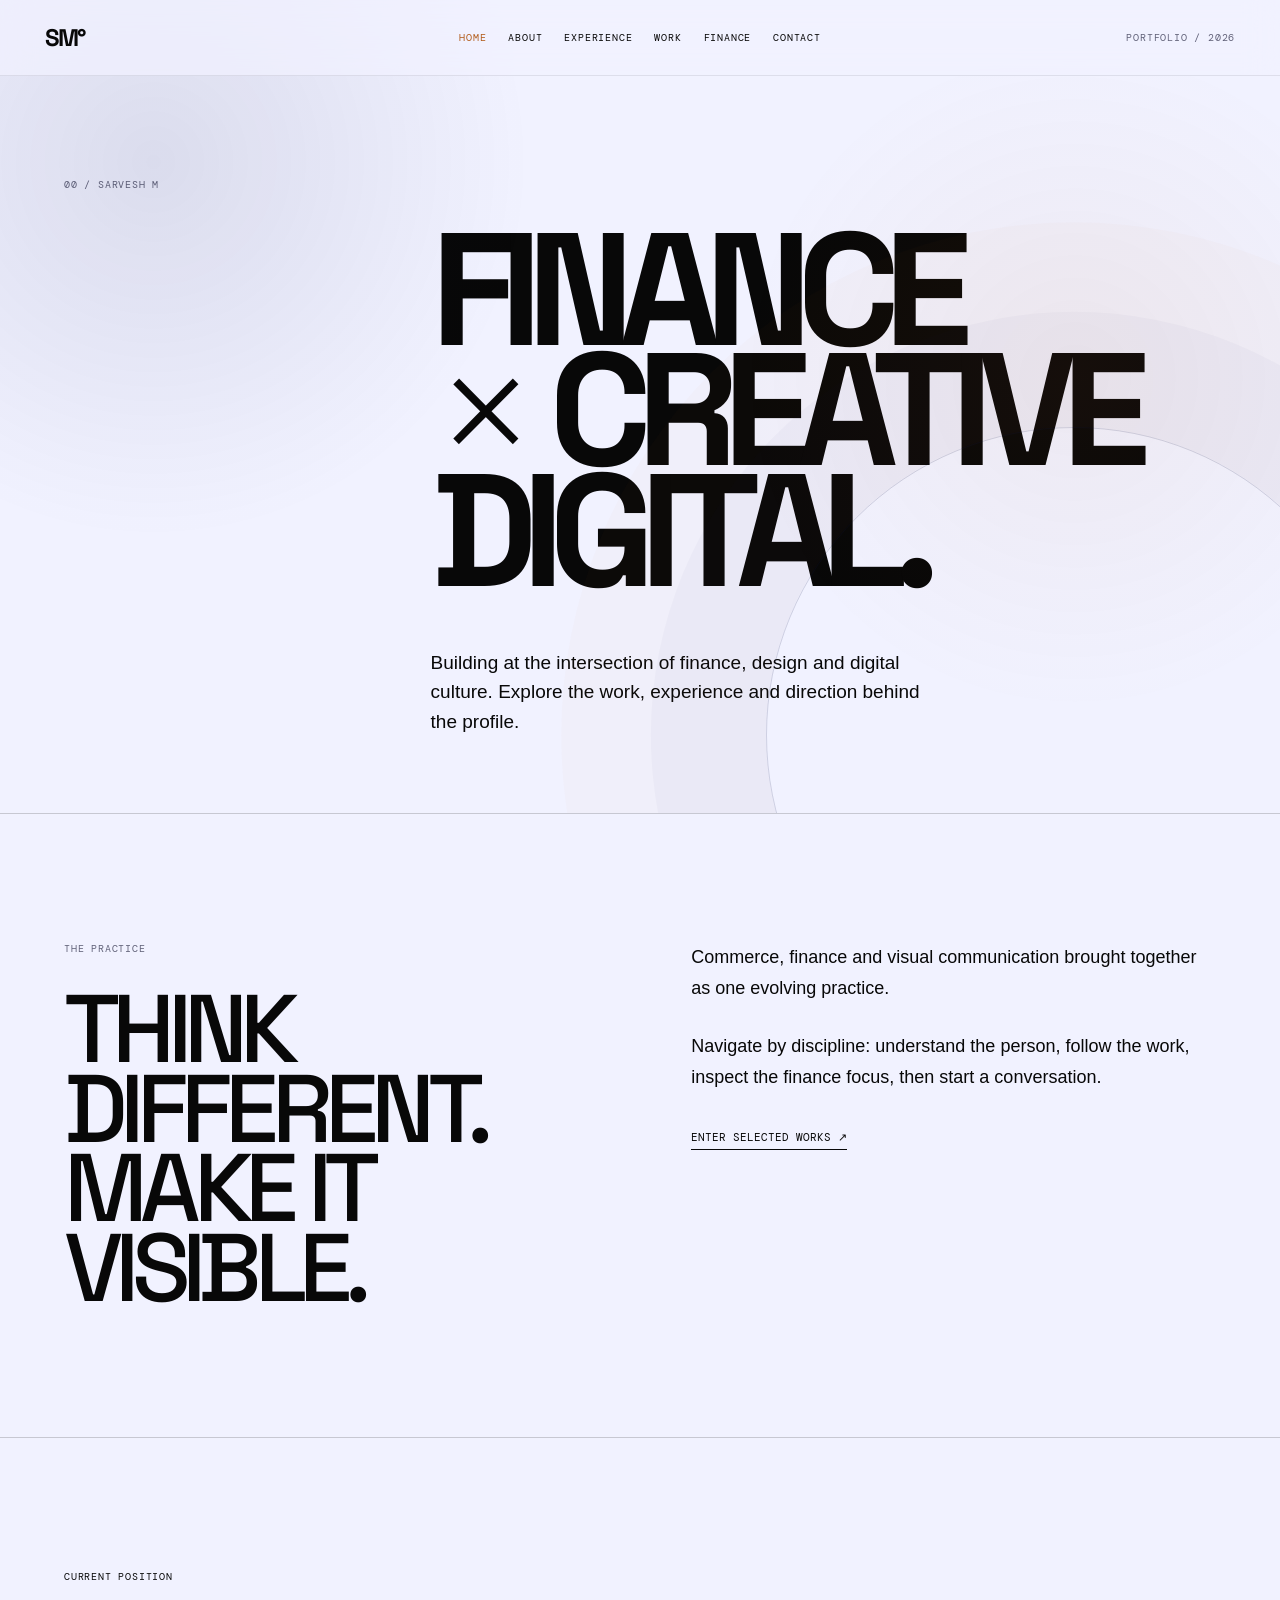
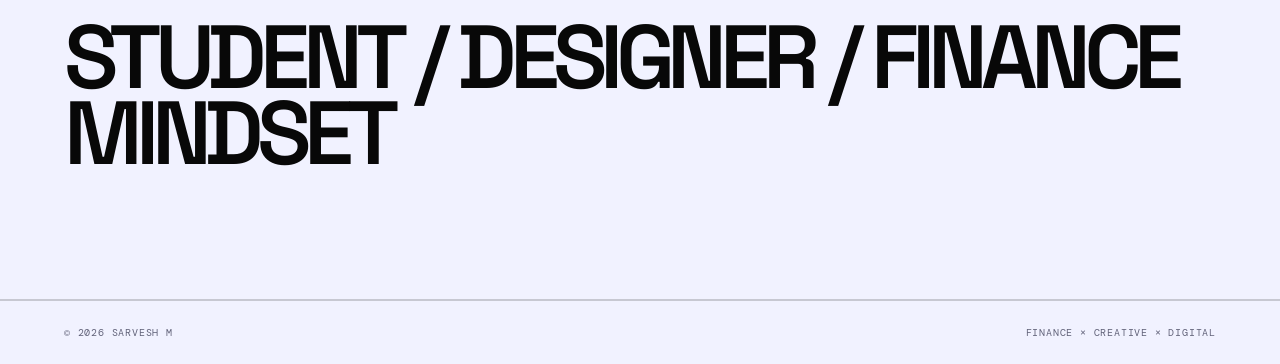
==== commit 1b50d545: "feat: add multipage home page" ====
--- a/index.html
+++ b/index.html
@@ -1 +1 @@
-<!doctype html><html lang="en"><head><meta charset="UTF-8"><meta name="viewport" content="width=device-width,initial-scale=1.0"><meta name="description" content="Sarvesh M — Finance × Creative × Digital"><title>SARVESH M — Digital Portfolio</title><link rel="preconnect" href="https://fonts.googleapis.com"><link rel="preconnect" href="https://fonts.gstatic.com" crossorigin><link href="https://fonts.googleapis.com/css2?family=DM+Mono:wght@400;500&family=Manrope:wght@400;500;600;700;800&family=Space+Grotesk:wght@400;500;600;700&display=swap" rel="stylesheet"><link rel="stylesheet" href="style.css"></head><body><div class="loader" aria-hidden="true"><div class="loader__line"></div><div class="loader__meta mono"><span>SM / 2026</span><span>LOADING PROFILE</span></div></div><div class="grain"></div><div class="cursor"><span>VIEW</span></div><header class="nav"><a class="logo magnetic" href="#top">SM<span>°</span></a><div class="nav-status mono"><span class="pulse"></span> AVAILABLE FOR OPPORTUNITIES</div><nav><a class="magnetic" href="#about">About</a><a class="magnetic" href="#experience">Experience</a><a class="magnetic" href="#works">Works</a><a class="magnetic" href="#achievements">Awards</a><a class="magnetic" href="#contact">Contact</a></nav></header><div class="progress"><span></span></div><main id="top"><section class="hero" data-scroll-section><div class="hero__top"><span class="mono">BENGALURU / INDIA</span><span class="mono">FINANCE × CREATIVE × DIGITAL</span></div><div class="hero__core"><div class="hero__orbit"></div><div class="hero__mark">SM</div><div class="hero__title"><span class="hero__word">SARVESH</span><span class="hero__word hero__word--stroke">M.</span></div><p class="hero__lede">Commerce, finance and visual communication — brought together as one evolving practice.</p></div><div class="hero__bottom"><a class="scroll-cue magnetic mono" href="#about"><span>SCROLL</span><span>↓</span></a><span class="hero__index mono">001 / 007</span></div></section><section id="about" class="section intro" data-scroll-section><div class="eyebrow mono">01 / PROFILE</div><div class="intro-grid"><h2>NOT JUST A<br><em>RESUME.</em></h2><div class="intro-copy"><p class="big-copy">I’m <strong>Sarvesh M</strong>, a Bachelor of Commerce student specialising in <strong>Finance and Investment at CHRIST University</strong>, with hands-on experience spanning graphic design, social media and university communication.</p><p>I’m building a multidisciplinary profile where analytical thinking and creative execution meet — from finance and investment learning to visual systems, digital content and student-led work.</p><div class="mini-grid"><div><span class="mono">01</span><b>ANALYTICAL</b><small>Finance × Investment</small></div><div><span class="mono">02</span><b>VISUAL</b><small>Artworking × Design</small></div><div><span class="mono">03</span><b>DIGITAL</b><small>Content × Social</small></div></div><a class="arrow-link magnetic" href="https://www.linkedin.com/in/sarvesh-m-gca/" target="_blank" rel="noreferrer">OPEN LINKEDIN ↗</a></div></div><div class="ticker"><div>CURIOUS / VISUAL / ANALYTICAL / ADAPTABLE / FINANCE / DESIGN / CONTENT / CURIOUS / VISUAL / ANALYTICAL / ADAPTABLE / FINANCE / DESIGN / CONTENT /</div></div></section><section id="experience" class="section experience" data-scroll-section><div class="eyebrow mono">02 / EXPERIENCE</div><div class="experience-head"><h2>THE WORK<br><em>LOG.</em></h2><p>Roles across university communication, visual design, production and digital media.</p></div><div class="exp-list"><article class="exp-item magnetic-card"><div class="exp-num mono">01</div><div><span class="mono">JUL 2026 — PRESENT</span><h3>Christ University<br>Commerce Association</h3></div><div><p><strong>Report Writer</strong><br>Contributing to documentation and written communication within a university commerce ecosystem.</p></div><div class="exp-tag mono">REPORTING</div></article><article class="exp-item magnetic-card"><div class="exp-num mono">02</div><div><span class="mono">JUL 2026 — PRESENT</span><h3>Student Welfare<br>Office (SWO)</h3></div><div><p><strong>Graphic Designer</strong><br>Supporting student-facing communication through visual design and creative content.</p></div><div class="exp-tag mono">DESIGN</div></article><article class="exp-item magnetic-card"><div class="exp-num mono">03</div><div><span class="mono">JUL 2026 — PRESENT</span><h3>Ozark<br>Productions</h3></div><div><p><strong>Graphic Designer</strong><br>Developing visual assets and creative design work within a production-focused environment.</p></div><div class="exp-tag mono">CREATIVE</div></article><article class="exp-item magnetic-card"><div class="exp-num mono">04</div><div><span class="mono">JAN 2024 — APR 2024</span><h3>YouVah</h3></div><div><p><strong>Social Media Manager</strong><br>Curating engaging digital content designed to connect ideas with audiences.</p></div><div class="exp-tag mono">SOCIAL</div></article></div></section><section id="works" class="section works" data-scroll-section><div class="eyebrow mono">03 / SELECTED WORKS</div><div class="works-intro"><h2>MAKE IT<br><em>VISIBLE.</em></h2><p>A growing archive of identity, event communication, editorial graphics, experimental visual work and digital storytelling.</p></div><div class="works-track-wrap"><div class="works-track"><article class="work-slide magnetic-card"><div class="work-slide__number mono">01</div><div class="work-slide__body"><span class="mono">EDITORIAL VISUAL / AUTOMOTIVE CULTURE</span><h3>PORSCHE<br><em>935</em></h3><p>Speed, machinery, typography and visual storytelling condensed into a high-impact editorial composition.</p></div><span class="work-slide__type mono">9351</span></article><article class="work-slide magnetic-card"><div class="work-slide__number mono">02</div><div class="work-slide__body"><span class="mono">EVENT IDENTITY</span><h3>BHASHA<br><em>UTSAV</em></h3><p>An expressive cultural identity direction designed to give an event a distinct and memorable visual voice.</p></div><span class="work-slide__type mono">2026</span></article><article class="work-slide magnetic-card"><div class="work-slide__number mono">03</div><div class="work-slide__body"><span class="mono">CULTURAL IDENTITY</span><h3>DARPAN<br><em>2026</em></h3><p>Contemporary event communication shaped through strong typography and cultural references.</p></div><span class="work-slide__type mono">IDENTITY</span></article><article class="work-slide magnetic-card"><div class="work-slide__number mono">04</div><div class="work-slide__body"><span class="mono">BRAND ARTWORK</span><h3>RED<br><em>DARPAN</em></h3><p>An expressive extension built around contrast, colour and memorable visual presence.</p></div><span class="work-slide__type mono">RED SERIES</span></article><article class="work-slide magnetic-card"><div class="work-slide__number mono">05</div><div class="work-slide__body"><span class="mono">EXPERIMENTAL VISUAL</span><h3>THE EYE<br><em>PROJECT</em></h3><p>An experimental study in perception, digital texture and editorial composition.</p></div><span class="work-slide__type mono">BLANCO</span></article><article class="work-slide magnetic-card"><div class="work-slide__number mono">06</div><div class="work-slide__body"><span class="mono">INSTITUTIONAL IDENTITY</span><h3>SWO<br><em>IDENTITY</em></h3><p>Visual communication work connected to the Student Welfare Office ecosystem.</p></div><span class="work-slide__type mono">CHRIST</span></article><article class="work-slide magnetic-card"><div class="work-slide__number mono">07</div><div class="work-slide__body"><span class="mono">THUMBNAIL / VISUAL STORYTELLING</span><h3>VISUAL<br><em>STORYTELLING</em></h3><p>High-attention digital composition built to communicate complex financial conversations at a glance.</p></div><span class="work-slide__type mono">DIGITAL</span></article><article class="work-slide magnetic-card"><div class="work-slide__number mono">08</div><div class="work-slide__body"><span class="mono">EVENT CAMPAIGN</span><h3>ONE LAST<br><em>SMILE</em></h3><p>Campaign-led visual direction focused on atmosphere, anticipation and memorable event communication.</p></div><span class="work-slide__type mono">2026</span></article></div></div><div class="works-progress mono"><span>HORIZONTAL ARCHIVE</span><span>DRAG / SCROLL →</span></div></section><section id="finance" class="section finance" data-scroll-section><div class="eyebrow mono">04 / FINANCE</div><div class="finance-split"><div><h2>THINK IN<br><em>NUMBERS.</em></h2><p>Academic focus: Bachelor of Commerce — Finance and Investment.</p><div class="finance-tags"><span>FINANCE</span><span>INVESTMENT</span><span>COMMERCE</span><span>ANALYSIS</span></div></div><div class="terminal"><div class="terminal-bar mono"><span>SM / FINANCE PROFILE</span><span>LIVE / 2026</span></div><div class="terminal-body"><div class="stat-line"><span>ACADEMIC FOCUS</span><b>B.COM / F&I</b></div><div class="stat-line"><span>APPROACH</span><b>ANALYTICAL + CREATIVE</b></div><div class="stat-line"><span>INTERESTS</span><b>MARKETS / BUSINESS / DESIGN</b></div><div class="signal"><i></i><i></i><i></i><i></i><i></i><i></i><i></i><i></i><i></i><i></i><i></i><i></i></div></div></div></div></section><section id="achievements" class="section awards" data-scroll-section><div class="eyebrow mono">05 / ACHIEVEMENT</div><div class="award-layout"><div><h2>BUILT TO<br><em>COMPETE.</em></h2><p>Recognition in finance competition.</p></div><article class="award-card magnetic-card"><div class="award-card__top mono"><span>PRARAMBH 2026</span><span>01 / 01</span></div><div class="award-card__main"><small class="mono">COMPETITION WINNER</small><h3>WINNER</h3><p>Finance Category</p></div><div class="award-card__stamp">01<br><span>FINANCE</span></div></article></div></section><section class="section education" data-scroll-section><div class="eyebrow mono">06 / EDUCATION</div><div class="education-row"><span class="mono">JUNE 2026</span><h3>CHRIST UNIVERSITY, BANGALORE</h3><p>Bachelor of Commerce — Finance and Investment</p></div><div class="education-row"><span class="mono">2023</span><h3>THE PSBB MILLENNIUM SCHOOL</h3><p>Class 11 — Business / Commerce, General</p></div></section><section id="contact" class="section contact" data-scroll-section><div class="eyebrow mono">07 / CONTACT</div><div class="contact-top"><h2>LET’S<br><em>TALK.</em></h2><div class="contact-copy"><p>For opportunities, collaborations, creative work or finance conversations.</p><a class="contact-email magnetic" href="mailto:sarveshm0718@gmail.com">sarveshm0718@gmail.com ↗</a><a class="contact-email magnetic" href="https://www.linkedin.com/in/sarvesh-m-gca/" target="_blank" rel="noreferrer">LINKEDIN ↗</a></div></div><div class="contact-bottom mono"><span>SARVESH M / PORTFOLIO</span><span>FINANCE × CREATIVE × DIGITAL</span></div></section></main><footer class="footer mono"><span>© 2026 SARVESH M</span><span>BUILT WITH INTENT.</span></footer><script src="script.js"></script></body></html>+<!doctype html><html lang="en"><head><meta charset="UTF-8"><meta name="viewport" content="width=device-width,initial-scale=1.0"><meta name="description" content="Sarvesh M — Finance × Creative × Digital"><title>SARVESH M — Portfolio</title><link rel="stylesheet" href="page.css"></head><body><header class="site-nav"><a href="index.html" class="brand">SM°</a><nav><a class="active" href="index.html">HOME</a><a href="about.html">ABOUT</a><a href="experience.html">EXPERIENCE</a><a href="work.html">WORK</a><a href="finance.html">FINANCE</a><a href="contact.html">CONTACT</a></nav><span class="nav-meta">PORTFOLIO / 2026</span></header><main><section class="page-hero"><div class="eyebrow mono">00 / SARVESH M</div><h1>FINANCE<br><em>×</em> CREATIVE<br><span>DIGITAL.</span></h1><p>Building at the intersection of finance, design and digital culture. Explore the work, experience and direction behind the profile.</p></section><section class="page-grid"><div><span class="mono label">THE PRACTICE</span><h2>THINK<br>DIFFERENT.<br>MAKE IT<br>VISIBLE.</h2></div><div class="copy"><p>Commerce, finance and visual communication brought together as one evolving practice.</p><p>Navigate by discipline: understand the person, follow the work, inspect the finance focus, then start a conversation.</p><a class="line-link" href="work.html">ENTER SELECTED WORKS ↗</a></div></section><section class="statement"><span class="mono">CURRENT POSITION</span><div>STUDENT / DESIGNER / FINANCE MINDSET</div></section></main><footer class="site-footer"><span>© 2026 SARVESH M</span><span>FINANCE × CREATIVE × DIGITAL</span></footer></body></html>
--- a/page.css
+++ b/page.css
@@ -0,0 +1,2 @@
+@import url('https://fonts.googleapis.com/css2?family=DM+Mono:wght@400;500&family=Space+Grotesk:wght@400;500;600;700&display=swap');
+:root{--paper:#f1f2ff;--ink:#080808;--muted:#62637a;--line:rgba(8,8,8,.18);--accent:#151b4e;--orange:#b25c1c}*{box-sizing:border-box}html{scroll-behavior:smooth}body{margin:0;background:var(--paper);color:var(--ink);font-family:Arial,sans-serif;overflow-x:hidden}body:before{content:"";position:fixed;inset:0;pointer-events:none;z-index:20;background:radial-gradient(circle at 12% 18%,rgba(21,27,78,.1),transparent 28%),radial-gradient(circle at 84% 42%,rgba(178,92,28,.06),transparent 28%)}a{color:inherit}.mono{font:10px 'DM Mono',monospace;letter-spacing:.08em;text-transform:uppercase}.site-nav{position:fixed;top:0;left:0;right:0;z-index:50;padding:22px 3.5vw;display:grid;grid-template-columns:1fr auto 1fr;align-items:center;border-bottom:1px solid rgba(8,8,8,.08);background:rgba(241,242,255,.72);backdrop-filter:blur(16px)}.brand{font:700 24px 'Space Grotesk',sans-serif;text-decoration:none;letter-spacing:-.08em}.site-nav nav{display:flex;gap:22px}.site-nav nav a{font:10px 'DM Mono',monospace;text-decoration:none;letter-spacing:.08em}.site-nav nav a:hover,.site-nav nav a.active{color:var(--orange)}.nav-meta{justify-self:end;font:10px 'DM Mono',monospace;letter-spacing:.08em;color:var(--muted)}main{padding-top:76px}.page-hero{min-height:82vh;padding:8vw 5vw 6vw;display:grid;grid-template-columns:.6fr 1.4fr;grid-template-rows:auto 1fr;gap:30px;border-bottom:1px solid var(--line);position:relative;overflow:hidden}.eyebrow{color:var(--muted)}.page-hero h1{grid-column:2;font:700 clamp(5rem,12.5vw,14rem)/.75 'Space Grotesk',sans-serif;letter-spacing:-.095em;margin:4vw 0 0}.page-hero h1 em{font-family:Georgia,serif;font-weight:400}.page-hero p{grid-column:2;max-width:520px;font-size:19px;line-height:1.55;align-self:end;margin:0}.page-hero:after{content:"";position:absolute;right:-8vw;bottom:-18vw;width:48vw;height:48vw;border:1px solid rgba(21,27,78,.16);border-radius:50%;box-shadow:0 0 0 9vw rgba(21,27,78,.025),0 0 0 16vw rgba(178,92,28,.02)}.page-grid,.finance-panel{display:grid;grid-template-columns:1fr 1fr;gap:8vw;padding:10vw 5vw;border-bottom:1px solid var(--line)}.page-grid h2,.finance-panel h2{font:500 clamp(3.8rem,7.5vw,8rem)/.83 'Space Grotesk';letter-spacing:-.08em;margin:0}.copy{max-width:520px;font-size:18px;line-height:1.7}.copy p{margin:0 0 28px}.label{display:block;color:var(--muted);margin-bottom:35px}.line-link{display:inline-block;text-decoration:none;border-bottom:1px solid var(--ink);padding-bottom:5px;font:11px 'DM Mono',monospace}.statement{padding:10vw 5vw;min-height:40vh;border-bottom:1px solid var(--line)}.statement div{font:600 clamp(3rem,7vw,8rem)/.85 'Space Grotesk';letter-spacing:-.08em;margin-top:35px}.list-section{padding:8vw 5vw}.list-item{display:grid;grid-template-columns:.35fr 1.7fr .5fr;gap:35px;padding:34px 0;border-top:1px solid var(--line);transition:.4s}.list-item:last-child{border-bottom:1px solid var(--line)}.list-item:hover{padding-left:18px;background:rgba(8,8,8,.025)}.list-item h2{font:500 clamp(2rem,4.2vw,4.5rem)/.88 'Space Grotesk';letter-spacing:-.07em;margin:0 0 18px}.list-item p{color:#4f5063;line-height:1.6;max-width:560px;margin:0;font-size:14px}.tag{justify-self:end;writing-mode:vertical-rl;color:var(--accent)}.work-archive{display:grid;grid-template-columns:repeat(2,1fr);gap:18px;padding:7vw 5vw}.work-archive article{min-height:620px;border:1px solid var(--line);padding:25px;display:flex;flex-direction:column;justify-content:space-between;position:relative;overflow:hidden;background:rgba(255,255,255,.38);transition:transform .45s,border-color .3s}.work-archive article:nth-child(3n){grid-column:span 2;min-height:520px}.work-archive article:hover{transform:translateY(-8px);border-color:var(--accent)}.work-archive article:after{content:"";position:absolute;width:35vw;height:35vw;right:-18vw;bottom:-18vw;border:1px solid rgba(21,27,78,.16);border-radius:50%}.work-archive article:nth-child(2n):after{border-color:rgba(178,92,28,.18)}.work-archive h2{font:500 clamp(3.6rem,7.5vw,8.5rem)/.78 'Space Grotesk';letter-spacing:-.08em;margin:20px 0;position:relative;z-index:1}.work-archive h2 em{font-family:Georgia,serif;font-weight:400}.work-archive p{max-width:550px;line-height:1.6;color:#55566a;font-size:15px;position:relative;z-index:1}.finance-panel{align-items:end}.terminal{border:1px solid var(--line);background:#f8f8fc;min-height:420px;padding:0}.terminal-head{display:flex;justify-content:space-between;padding:17px 20px;border-bottom:1px solid var(--line);color:var(--muted)}.stat{display:flex;justify-content:space-between;gap:20px;padding:18px 20px;border-bottom:1px solid rgba(8,8,8,.12)}.stat span{color:var(--muted);font:10px 'DM Mono'}.stat strong{font:11px 'DM Mono';text-align:right}.signal{font:12px 'DM Mono';padding:45px 20px;color:var(--accent)}.contact-panel{padding:8vw 5vw 14vw}.contact-panel a{display:flex;justify-content:space-between;align-items:center;padding:25px 0;border-top:1px solid var(--line);text-decoration:none}.contact-panel strong{font:500 clamp(1.6rem,3.4vw,3.7rem)/1 'Space Grotesk';letter-spacing:-.05em}.site-footer{display:flex;justify-content:space-between;padding:25px 5vw;border-top:1px solid var(--line);color:var(--muted);font:10px 'DM Mono';letter-spacing:.08em;text-transform:uppercase}@media(max-width:900px){.site-nav{grid-template-columns:1fr auto}.site-nav nav{display:none}.nav-meta{justify-self:end}.page-hero{grid-template-columns:1fr;min-height:75vh;padding:13vw 6vw 12vw}.page-hero h1,.page-hero p{grid-column:1}.page-hero h1{margin-top:20vw;font-size:20vw}.page-grid,.finance-panel{grid-template-columns:1fr;gap:55px;padding:18vw 6vw}.list-section{padding:13vw 6vw}.list-item{grid-template-columns:1fr;gap:10px}.tag{justify-self:start;writing-mode:horizontal-tb}.work-archive{grid-template-columns:1fr;padding:13vw 6vw}.work-archive article,.work-archive article:nth-child(3n){grid-column:auto;min-height:520px}.work-archive h2{font-size:16vw}.contact-panel{padding:12vw 6vw 20vw}.contact-panel a{display:block}.contact-panel strong{display:block;margin-top:20px}.site-footer{flex-direction:column;gap:10px;padding:24px 6vw}}@media(prefers-reduced-motion:reduce){*,*::before,*::after{scroll-behavior:auto!important;transition:none!important}}
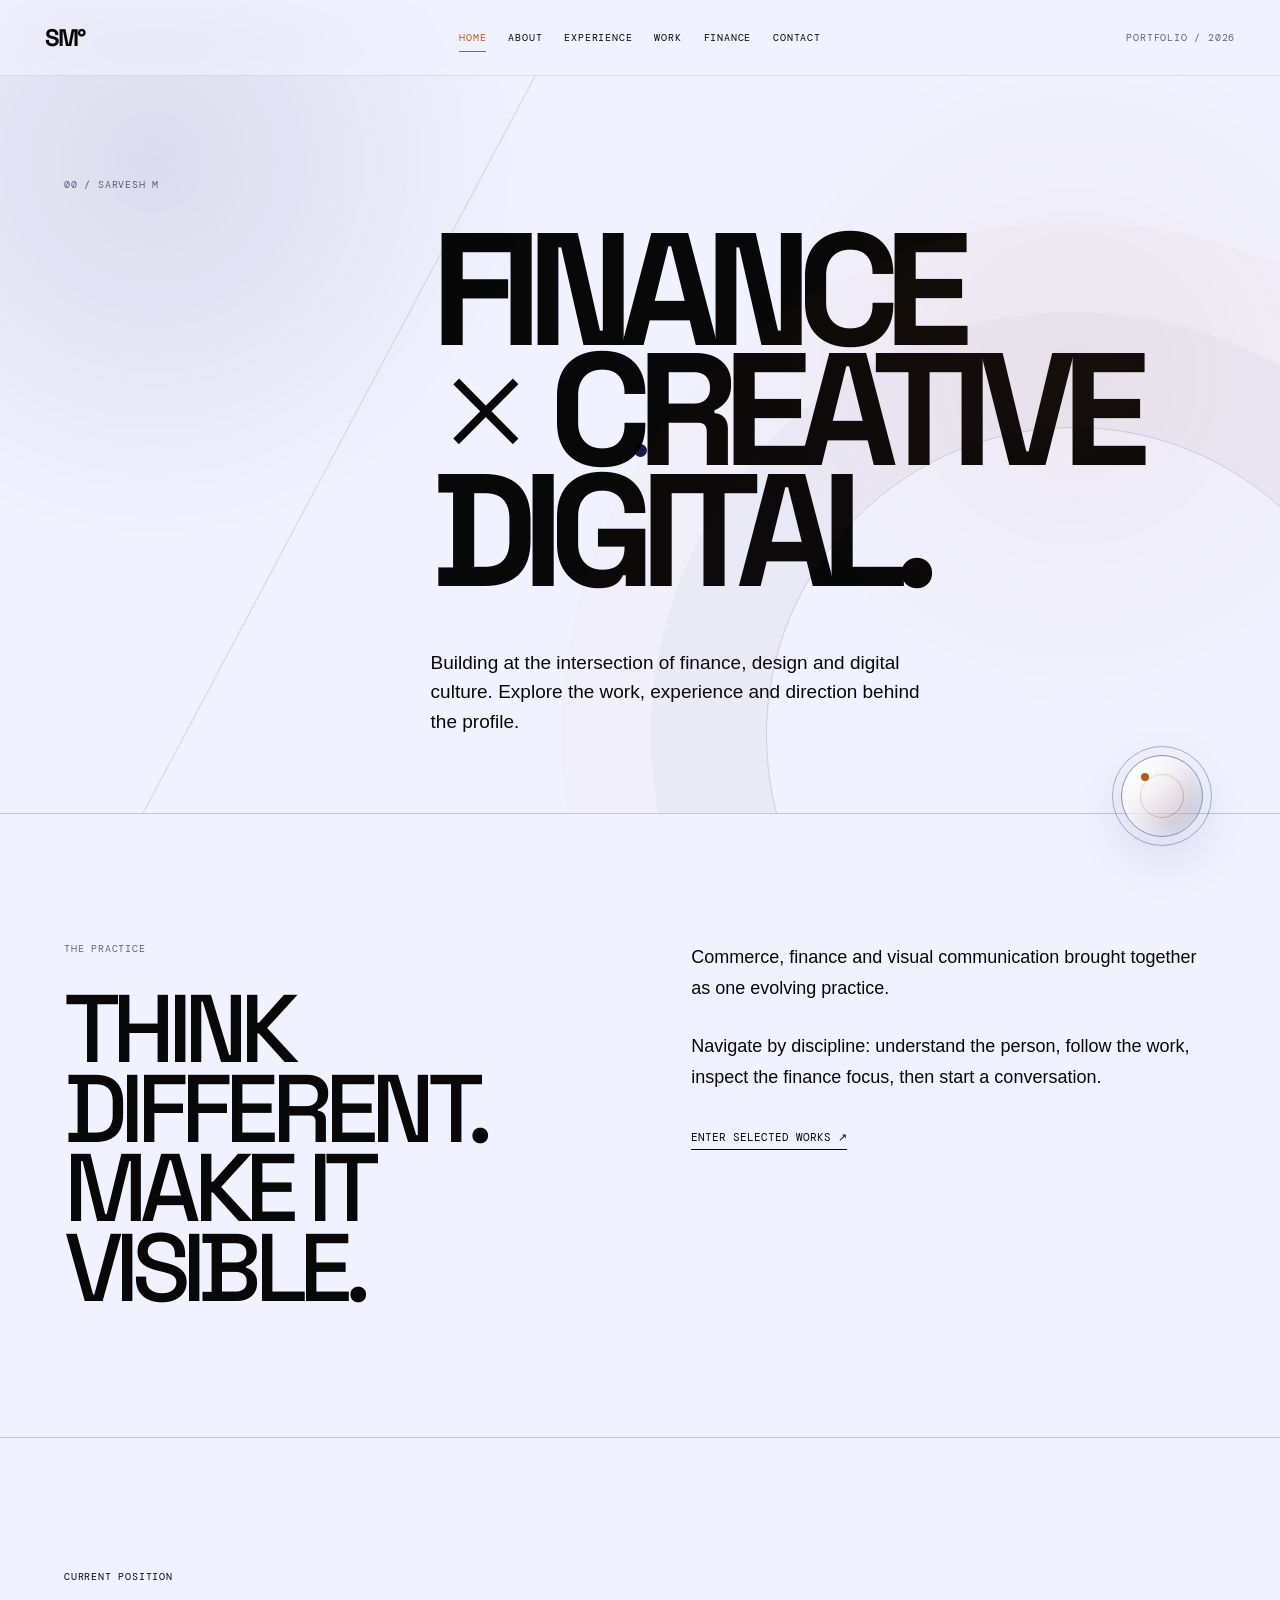
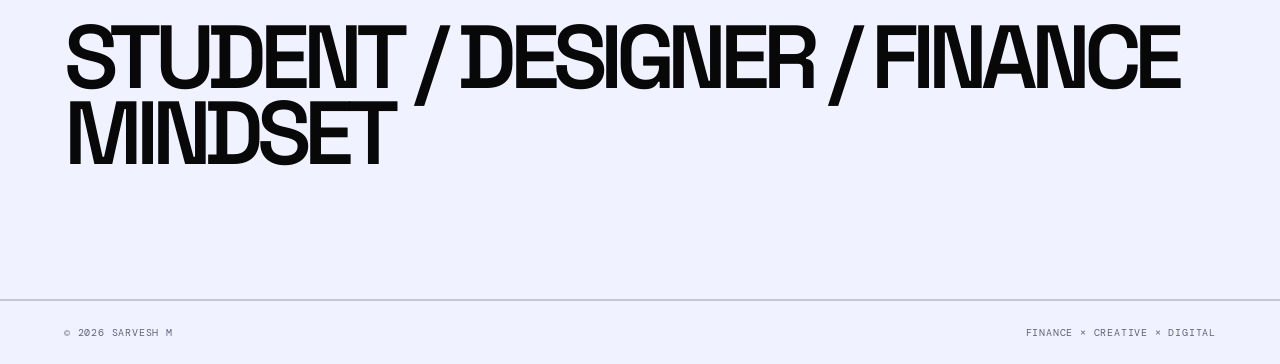
==== commit 5bd00a8c: "feat: enable shared immersive interaction layer" ====
--- a/index.html
+++ b/index.html
@@ -1 +1 @@
-<!doctype html><html lang="en"><head><meta charset="UTF-8"><meta name="viewport" content="width=device-width,initial-scale=1.0"><meta name="description" content="Sarvesh M — Finance × Creative × Digital"><title>SARVESH M — Portfolio</title><link rel="stylesheet" href="page.css"></head><body><header class="site-nav"><a href="index.html" class="brand">SM°</a><nav><a class="active" href="index.html">HOME</a><a href="about.html">ABOUT</a><a href="experience.html">EXPERIENCE</a><a href="work.html">WORK</a><a href="finance.html">FINANCE</a><a href="contact.html">CONTACT</a></nav><span class="nav-meta">PORTFOLIO / 2026</span></header><main><section class="page-hero"><div class="eyebrow mono">00 / SARVESH M</div><h1>FINANCE<br><em>×</em> CREATIVE<br><span>DIGITAL.</span></h1><p>Building at the intersection of finance, design and digital culture. Explore the work, experience and direction behind the profile.</p></section><section class="page-grid"><div><span class="mono label">THE PRACTICE</span><h2>THINK<br>DIFFERENT.<br>MAKE IT<br>VISIBLE.</h2></div><div class="copy"><p>Commerce, finance and visual communication brought together as one evolving practice.</p><p>Navigate by discipline: understand the person, follow the work, inspect the finance focus, then start a conversation.</p><a class="line-link" href="work.html">ENTER SELECTED WORKS ↗</a></div></section><section class="statement"><span class="mono">CURRENT POSITION</span><div>STUDENT / DESIGNER / FINANCE MINDSET</div></section></main><footer class="site-footer"><span>© 2026 SARVESH M</span><span>FINANCE × CREATIVE × DIGITAL</span></footer></body></html>+<!doctype html><html lang="en"><head><meta charset="UTF-8"><meta name="viewport" content="width=device-width,initial-scale=1.0"><meta name="description" content="Sarvesh M — Finance × Creative × Digital"><title>SARVESH M — Portfolio</title><link rel="stylesheet" href="page.css"></head><body><header class="site-nav"><a href="index.html" class="brand">SM°</a><nav><a class="active" href="index.html">HOME</a><a href="about.html">ABOUT</a><a href="experience.html">EXPERIENCE</a><a href="work.html">WORK</a><a href="finance.html">FINANCE</a><a href="contact.html">CONTACT</a></nav><span class="nav-meta">PORTFOLIO / 2026</span></header><main><section class="page-hero"><div class="eyebrow mono">00 / SARVESH M</div><h1>FINANCE<br><em>×</em> CREATIVE<br><span>DIGITAL.</span></h1><p>Building at the intersection of finance, design and digital culture. Explore the work, experience and direction behind the profile.</p></section><section class="page-grid"><div><span class="mono label">THE PRACTICE</span><h2>THINK<br>DIFFERENT.<br>MAKE IT<br>VISIBLE.</h2></div><div class="copy"><p>Commerce, finance and visual communication brought together as one evolving practice.</p><p>Navigate by discipline: understand the person, follow the work, inspect the finance focus, then start a conversation.</p><a class="line-link" href="work.html">ENTER SELECTED WORKS ↗</a></div></section><section class="statement"><span class="mono">CURRENT POSITION</span><div>STUDENT / DESIGNER / FINANCE MINDSET</div></section></main><footer class="site-footer"><span>© 2026 SARVESH M</span><span>FINANCE × CREATIVE × DIGITAL</span></footer><script src="page.js"></script></body></html>
--- a/page.css
+++ b/page.css
@@ -1,2 +1,23 @@
 @import url('https://fonts.googleapis.com/css2?family=DM+Mono:wght@400;500&family=Space+Grotesk:wght@400;500;600;700&display=swap');
 :root{--paper:#f1f2ff;--ink:#080808;--muted:#62637a;--line:rgba(8,8,8,.18);--accent:#151b4e;--orange:#b25c1c}*{box-sizing:border-box}html{scroll-behavior:smooth}body{margin:0;background:var(--paper);color:var(--ink);font-family:Arial,sans-serif;overflow-x:hidden}body:before{content:"";position:fixed;inset:0;pointer-events:none;z-index:20;background:radial-gradient(circle at 12% 18%,rgba(21,27,78,.1),transparent 28%),radial-gradient(circle at 84% 42%,rgba(178,92,28,.06),transparent 28%)}a{color:inherit}.mono{font:10px 'DM Mono',monospace;letter-spacing:.08em;text-transform:uppercase}.site-nav{position:fixed;top:0;left:0;right:0;z-index:50;padding:22px 3.5vw;display:grid;grid-template-columns:1fr auto 1fr;align-items:center;border-bottom:1px solid rgba(8,8,8,.08);background:rgba(241,242,255,.72);backdrop-filter:blur(16px)}.brand{font:700 24px 'Space Grotesk',sans-serif;text-decoration:none;letter-spacing:-.08em}.site-nav nav{display:flex;gap:22px}.site-nav nav a{font:10px 'DM Mono',monospace;text-decoration:none;letter-spacing:.08em}.site-nav nav a:hover,.site-nav nav a.active{color:var(--orange)}.nav-meta{justify-self:end;font:10px 'DM Mono',monospace;letter-spacing:.08em;color:var(--muted)}main{padding-top:76px}.page-hero{min-height:82vh;padding:8vw 5vw 6vw;display:grid;grid-template-columns:.6fr 1.4fr;grid-template-rows:auto 1fr;gap:30px;border-bottom:1px solid var(--line);position:relative;overflow:hidden}.eyebrow{color:var(--muted)}.page-hero h1{grid-column:2;font:700 clamp(5rem,12.5vw,14rem)/.75 'Space Grotesk',sans-serif;letter-spacing:-.095em;margin:4vw 0 0}.page-hero h1 em{font-family:Georgia,serif;font-weight:400}.page-hero p{grid-column:2;max-width:520px;font-size:19px;line-height:1.55;align-self:end;margin:0}.page-hero:after{content:"";position:absolute;right:-8vw;bottom:-18vw;width:48vw;height:48vw;border:1px solid rgba(21,27,78,.16);border-radius:50%;box-shadow:0 0 0 9vw rgba(21,27,78,.025),0 0 0 16vw rgba(178,92,28,.02)}.page-grid,.finance-panel{display:grid;grid-template-columns:1fr 1fr;gap:8vw;padding:10vw 5vw;border-bottom:1px solid var(--line)}.page-grid h2,.finance-panel h2{font:500 clamp(3.8rem,7.5vw,8rem)/.83 'Space Grotesk';letter-spacing:-.08em;margin:0}.copy{max-width:520px;font-size:18px;line-height:1.7}.copy p{margin:0 0 28px}.label{display:block;color:var(--muted);margin-bottom:35px}.line-link{display:inline-block;text-decoration:none;border-bottom:1px solid var(--ink);padding-bottom:5px;font:11px 'DM Mono',monospace}.statement{padding:10vw 5vw;min-height:40vh;border-bottom:1px solid var(--line)}.statement div{font:600 clamp(3rem,7vw,8rem)/.85 'Space Grotesk';letter-spacing:-.08em;margin-top:35px}.list-section{padding:8vw 5vw}.list-item{display:grid;grid-template-columns:.35fr 1.7fr .5fr;gap:35px;padding:34px 0;border-top:1px solid var(--line);transition:.4s}.list-item:last-child{border-bottom:1px solid var(--line)}.list-item:hover{padding-left:18px;background:rgba(8,8,8,.025)}.list-item h2{font:500 clamp(2rem,4.2vw,4.5rem)/.88 'Space Grotesk';letter-spacing:-.07em;margin:0 0 18px}.list-item p{color:#4f5063;line-height:1.6;max-width:560px;margin:0;font-size:14px}.tag{justify-self:end;writing-mode:vertical-rl;color:var(--accent)}.work-archive{display:grid;grid-template-columns:repeat(2,1fr);gap:18px;padding:7vw 5vw}.work-archive article{min-height:620px;border:1px solid var(--line);padding:25px;display:flex;flex-direction:column;justify-content:space-between;position:relative;overflow:hidden;background:rgba(255,255,255,.38);transition:transform .45s,border-color .3s}.work-archive article:nth-child(3n){grid-column:span 2;min-height:520px}.work-archive article:hover{transform:translateY(-8px);border-color:var(--accent)}.work-archive article:after{content:"";position:absolute;width:35vw;height:35vw;right:-18vw;bottom:-18vw;border:1px solid rgba(21,27,78,.16);border-radius:50%}.work-archive article:nth-child(2n):after{border-color:rgba(178,92,28,.18)}.work-archive h2{font:500 clamp(3.6rem,7.5vw,8.5rem)/.78 'Space Grotesk';letter-spacing:-.08em;margin:20px 0;position:relative;z-index:1}.work-archive h2 em{font-family:Georgia,serif;font-weight:400}.work-archive p{max-width:550px;line-height:1.6;color:#55566a;font-size:15px;position:relative;z-index:1}.finance-panel{align-items:end}.terminal{border:1px solid var(--line);background:#f8f8fc;min-height:420px;padding:0}.terminal-head{display:flex;justify-content:space-between;padding:17px 20px;border-bottom:1px solid var(--line);color:var(--muted)}.stat{display:flex;justify-content:space-between;gap:20px;padding:18px 20px;border-bottom:1px solid rgba(8,8,8,.12)}.stat span{color:var(--muted);font:10px 'DM Mono'}.stat strong{font:11px 'DM Mono';text-align:right}.signal{font:12px 'DM Mono';padding:45px 20px;color:var(--accent)}.contact-panel{padding:8vw 5vw 14vw}.contact-panel a{display:flex;justify-content:space-between;align-items:center;padding:25px 0;border-top:1px solid var(--line);text-decoration:none}.contact-panel strong{font:500 clamp(1.6rem,3.4vw,3.7rem)/1 'Space Grotesk';letter-spacing:-.05em}.site-footer{display:flex;justify-content:space-between;padding:25px 5vw;border-top:1px solid var(--line);color:var(--muted);font:10px 'DM Mono';letter-spacing:.08em;text-transform:uppercase}@media(max-width:900px){.site-nav{grid-template-columns:1fr auto}.site-nav nav{display:none}.nav-meta{justify-self:end}.page-hero{grid-template-columns:1fr;min-height:75vh;padding:13vw 6vw 12vw}.page-hero h1,.page-hero p{grid-column:1}.page-hero h1{margin-top:20vw;font-size:20vw}.page-grid,.finance-panel{grid-template-columns:1fr;gap:55px;padding:18vw 6vw}.list-section{padding:13vw 6vw}.list-item{grid-template-columns:1fr;gap:10px}.tag{justify-self:start;writing-mode:horizontal-tb}.work-archive{grid-template-columns:1fr;padding:13vw 6vw}.work-archive article,.work-archive article:nth-child(3n){grid-column:auto;min-height:520px}.work-archive h2{font-size:16vw}.contact-panel{padding:12vw 6vw 20vw}.contact-panel a{display:block}.contact-panel strong{display:block;margin-top:20px}.site-footer{flex-direction:column;gap:10px;padding:24px 6vw}}@media(prefers-reduced-motion:reduce){*,*::before,*::after{scroll-behavior:auto!important;transition:none!important}}
+
+/* Immersive interaction layer */
+body{cursor:none;opacity:0;animation:pageIn .7s cubic-bezier(.2,.8,.2,1) forwards}
+body.is-leaving{animation:pageOut .26s ease forwards}
+@keyframes pageIn{to{opacity:1}}@keyframes pageOut{to{opacity:0;transform:translateY(-10px)}}
+.orb-cursor{position:fixed;left:0;top:0;width:13px;height:13px;margin:-6.5px;border-radius:50%;background:var(--accent);z-index:100;pointer-events:none;mix-blend-mode:multiply;transition:width .22s,height .22s,margin .22s,background .22s}
+.orb-cursor.is-hover{width:44px;height:44px;margin:-22px;background:var(--orange)}
+.floating-orb{position:fixed;right:6vw;bottom:7vh;width:82px;height:82px;border:1px solid rgba(21,27,78,.45);border-radius:50%;z-index:30;pointer-events:none;transform-style:preserve-3d;transition:transform .15s ease-out;box-shadow:inset 14px 10px 28px rgba(255,255,255,.85),inset -16px -18px 35px rgba(21,27,78,.18),0 18px 55px rgba(21,27,78,.12)}
+.floating-orb:before,.floating-orb:after{content:"";position:absolute;border:1px solid rgba(21,27,78,.32);border-radius:50%;inset:-10px}
+.floating-orb:after{inset:18px;transform:translateZ(18px)}
+.floating-orb i{position:absolute;inset:9px;border-radius:50%;background:linear-gradient(135deg,rgba(255,255,255,.8),rgba(178,92,28,.12));transform:translateZ(24px)}
+.floating-orb b{position:absolute;width:8px;height:8px;border-radius:50%;background:var(--orange);left:19px;top:17px;transform:translateZ(32px)}
+.site-nav nav a{position:relative}.site-nav nav a:after{content:"";position:absolute;left:0;bottom:-8px;width:0;height:1px;background:currentColor;transition:width .3s}.site-nav nav a:hover:after,.site-nav nav a.active:after{width:100%}
+.page-hero:before{content:"";position:absolute;width:1px;height:130%;background:rgba(21,27,78,.13);left:28%;top:-20%;transform:rotate(28deg);transform-origin:center;pointer-events:none}
+main section{transition:opacity .7s ease,transform .7s cubic-bezier(.2,.8,.2,1);opacity:.38;transform:translateY(28px)}main section.in-view{opacity:1;transform:none}
+.work-archive article,.list-item,.terminal{transform:perspective(900px) rotateX(var(--rx,0)) rotateY(var(--ry,0));will-change:transform}
+.work-archive article{transform-style:preserve-3d}.work-archive article:hover:after{transform:translate3d(-4vw,-4vw,50px) scale(1.1)}
+.work-archive article>*{transform:translateZ(22px)}
+.statement div{max-width:1200px}
+@media(max-width:900px){body{cursor:auto}.orb-cursor{display:none}.floating-orb{width:56px;height:56px;right:5vw;bottom:4vh}.page-hero:before{left:12%}}
+@media(prefers-reduced-motion:reduce){body{opacity:1;animation:none;cursor:auto}.orb-cursor,.floating-orb{display:none}main section{opacity:1;transform:none}}
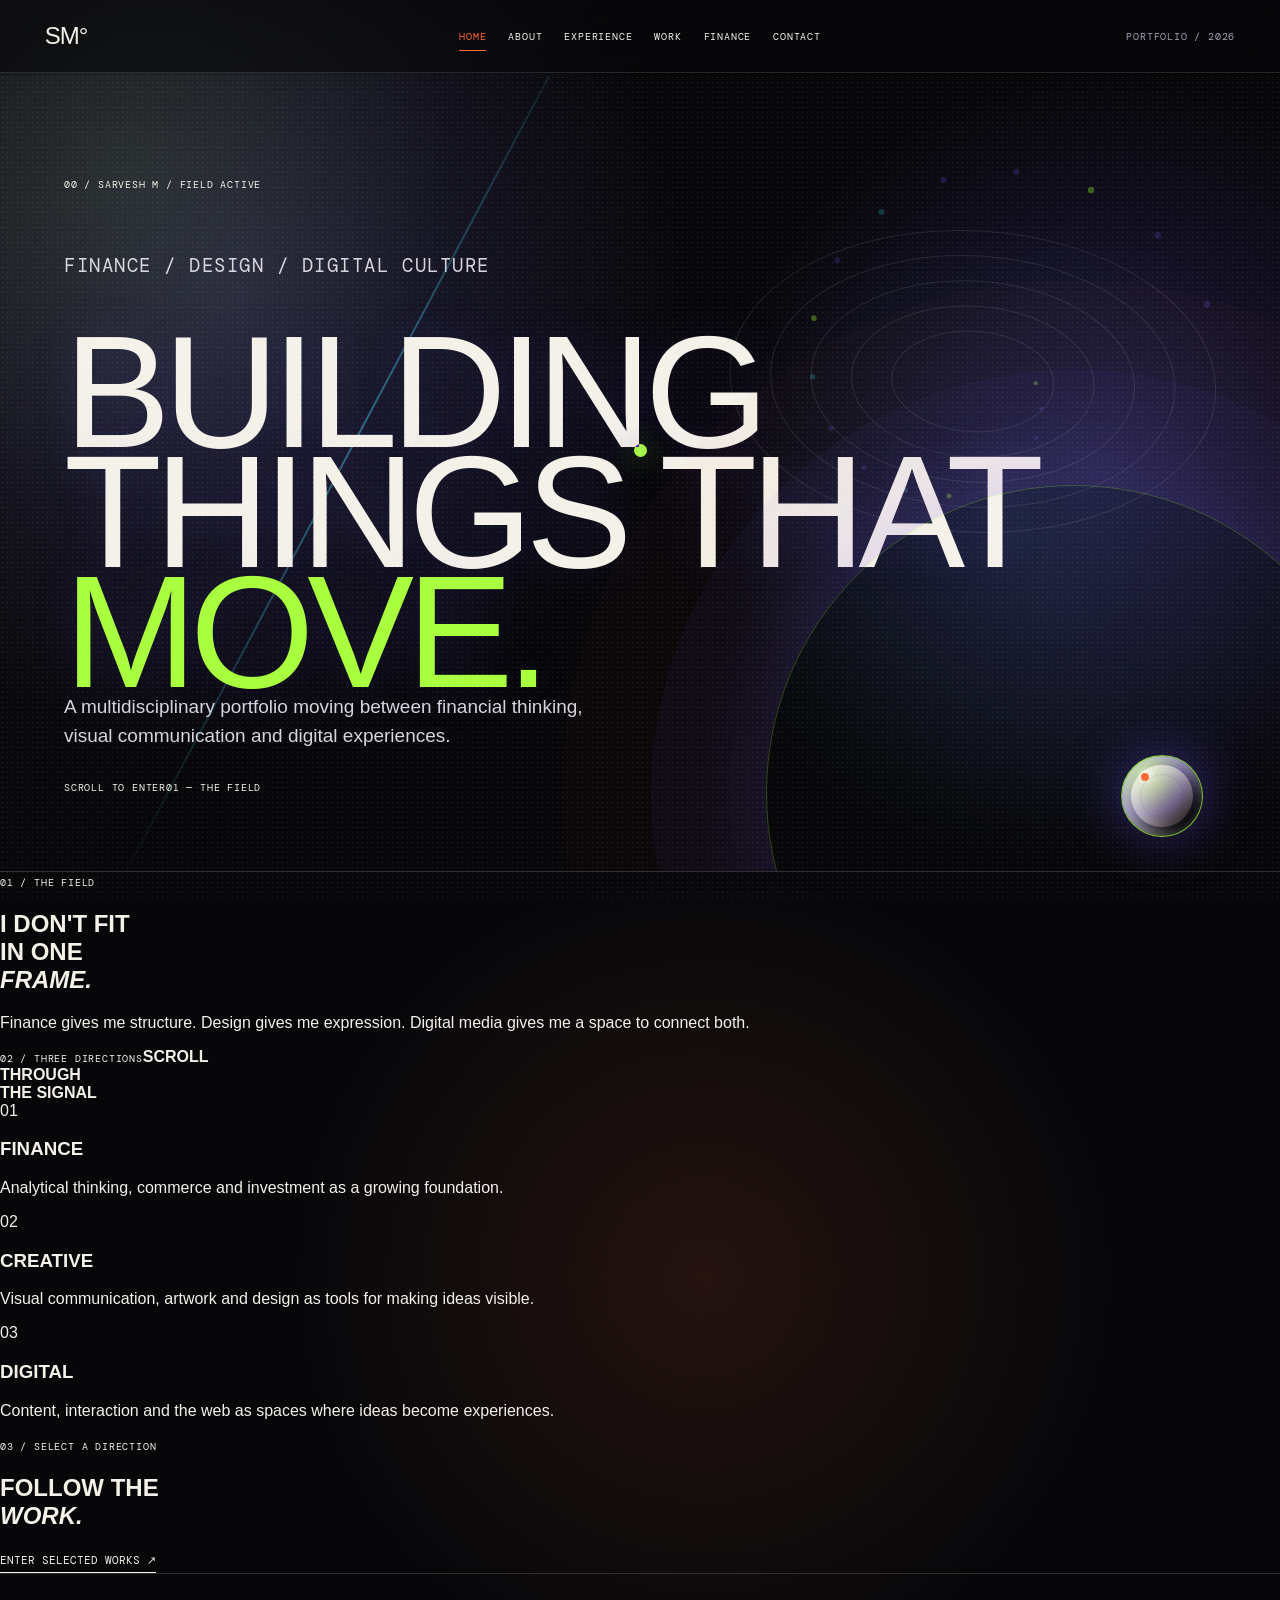
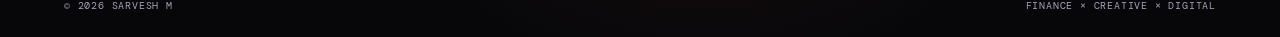
==== commit 624806b5: "feat: rebuild home as longer immersive scroll narrative" ====
--- a/index.html
+++ b/index.html
@@ -1 +1 @@
-<!doctype html><html lang="en"><head><meta charset="UTF-8"><meta name="viewport" content="width=device-width,initial-scale=1.0"><meta name="description" content="Sarvesh M — Finance × Creative × Digital"><title>SARVESH M — Portfolio</title><link rel="stylesheet" href="page.css"></head><body><header class="site-nav"><a href="index.html" class="brand">SM°</a><nav><a class="active" href="index.html">HOME</a><a href="about.html">ABOUT</a><a href="experience.html">EXPERIENCE</a><a href="work.html">WORK</a><a href="finance.html">FINANCE</a><a href="contact.html">CONTACT</a></nav><span class="nav-meta">PORTFOLIO / 2026</span></header><main><section class="page-hero"><div class="eyebrow mono">00 / SARVESH M</div><h1>FINANCE<br><em>×</em> CREATIVE<br><span>DIGITAL.</span></h1><p>Building at the intersection of finance, design and digital culture. Explore the work, experience and direction behind the profile.</p></section><section class="page-grid"><div><span class="mono label">THE PRACTICE</span><h2>THINK<br>DIFFERENT.<br>MAKE IT<br>VISIBLE.</h2></div><div class="copy"><p>Commerce, finance and visual communication brought together as one evolving practice.</p><p>Navigate by discipline: understand the person, follow the work, inspect the finance focus, then start a conversation.</p><a class="line-link" href="work.html">ENTER SELECTED WORKS ↗</a></div></section><section class="statement"><span class="mono">CURRENT POSITION</span><div>STUDENT / DESIGNER / FINANCE MINDSET</div></section></main><footer class="site-footer"><span>© 2026 SARVESH M</span><span>FINANCE × CREATIVE × DIGITAL</span></footer><script src="page.js"></script></body></html>+<!doctype html><html lang="en"><head><meta charset="UTF-8"><meta name="viewport" content="width=device-width,initial-scale=1.0"><meta name="description" content="Sarvesh M — Finance × Creative × Digital"><title>SARVESH M — Portfolio</title><link rel="stylesheet" href="page.css"></head><body><header class="site-nav"><a href="index.html" class="brand">SM°</a><nav><a class="active" href="index.html">HOME</a><a href="about.html">ABOUT</a><a href="experience.html">EXPERIENCE</a><a href="work.html">WORK</a><a href="finance.html">FINANCE</a><a href="contact.html">CONTACT</a></nav><span class="nav-meta">PORTFOLIO / 2026</span></header><main class="home-main"><section class="landing-stage page-hero"><div class="landing-status mono">00 / SARVESH M / FIELD ACTIVE</div><div class="landing-orbit"><span></span><span></span><span></span></div><div class="landing-copy"><p class="landing-kicker mono">FINANCE / DESIGN / DIGITAL CULTURE</p><h1>BUILDING<br>THINGS THAT<br><em>MOVE.</em></h1><p class="landing-intro">A multidisciplinary portfolio moving between financial thinking, visual communication and digital experiences.</p></div><div class="landing-bottom mono"><span>SCROLL TO ENTER</span><span>01 — THE FIELD</span></div></section><section class="landing-manifesto"><span class="mono">01 / THE FIELD</span><h2>I DON'T FIT<br>IN ONE<br><em>FRAME.</em></h2><p>Finance gives me structure. Design gives me expression. Digital media gives me a space to connect both.</p></section><section class="landing-journey"><div class="journey-pin"><span class="mono">02 / THREE DIRECTIONS</span><strong>SCROLL<br>THROUGH<br>THE SIGNAL</strong></div><div class="journey-track"><article><span>01</span><h3>FINANCE</h3><p>Analytical thinking, commerce and investment as a growing foundation.</p></article><article><span>02</span><h3>CREATIVE</h3><p>Visual communication, artwork and design as tools for making ideas visible.</p></article><article><span>03</span><h3>DIGITAL</h3><p>Content, interaction and the web as spaces where ideas become experiences.</p></article></div></section><section class="landing-callout"><span class="mono">03 / SELECT A DIRECTION</span><h2>FOLLOW THE<br><em>WORK.</em></h2><a class="line-link" href="work.html">ENTER SELECTED WORKS ↗</a></section></main><footer class="site-footer"><span>© 2026 SARVESH M</span><span>FINANCE × CREATIVE × DIGITAL</span></footer><script src="page.js"></script></body></html>
--- a/page.css
+++ b/page.css
@@ -21,3 +21,49 @@
 .statement div{max-width:1200px}
 @media(max-width:900px){body{cursor:auto}.orb-cursor{display:none}.floating-orb{width:56px;height:56px;right:5vw;bottom:4vh}.page-hero:before{left:12%}}
 @media(prefers-reduced-motion:reduce){body{opacity:1;animation:none;cursor:auto}.orb-cursor,.floating-orb{display:none}main section{opacity:1;transform:none}}
+
+.webgl-scene{position:fixed;inset:0;width:100%;height:100%;z-index:-1;pointer-events:none;opacity:.9;mix-blend-mode:multiply}.page-hero{min-height:78vh;display:flex;flex-direction:column;justify-content:flex-end}.page-hero h1{will-change:transform}.page-hero h1:hover{letter-spacing:-.075em}.work-archive{scroll-snap-type:x mandatory}.work-archive article{scroll-snap-align:start}.work-archive article:before{content:"";position:absolute;inset:0;background:radial-gradient(circle at var(--mx,50%) var(--my,50%),rgba(255,255,255,.75),transparent 34%);opacity:.55;pointer-events:none}.list-item:hover{background:rgba(255,255,255,.18)}@media(prefers-reduced-motion:reduce){.webgl-scene{display:none}}
+
+/* 2026 ART-DIRECTION: electric texture + immersive scroll */
+:root{--paper:#07070a;--ink:#f4f1e9;--muted:#a6a0b7;--line:rgba(244,241,233,.16);--accent:#a8ff3e;--orange:#ff6b35;--violet:#7357ff;--cyan:#4be7ff}
+html{background:#07070a}
+body{font-family:Arial,sans-serif;background:radial-gradient(circle at 18% 18%,#22213b 0,transparent 27%),radial-gradient(circle at 86% 28%,rgba(115,87,255,.22),transparent 24%),radial-gradient(circle at 55% 78%,rgba(255,107,53,.12),transparent 28%),#07070a;color:var(--ink)}
+body:before{z-index:20;opacity:.9;background-image:radial-gradient(rgba(255,255,255,.12) .55px,transparent .7px),radial-gradient(circle at 10% 20%,rgba(168,255,62,.10),transparent 24%),radial-gradient(circle at 80% 60%,rgba(75,231,255,.08),transparent 28%);background-size:5px 5px,100% 100%,100% 100%;mix-blend-mode:screen}
+body:after{content:"";position:fixed;inset:0;pointer-events:none;z-index:19;background:repeating-linear-gradient(0deg,rgba(255,255,255,.018) 0 1px,transparent 1px 4px);opacity:.6}
+body,.site-nav{transition:background .8s,color .8s}
+.site-nav{background:rgba(7,7,10,.58);border-color:rgba(244,241,233,.12)}
+.brand,.page-hero h1,.page-grid h2,.finance-panel h2,.statement div,.list-item h2,.work-archive h2,.contact-panel strong{font-family:"Coolvetica","Coolvetica Condensed","Coolvetica Regular","Arial Narrow",Impact,sans-serif!important;font-weight:400;letter-spacing:-.045em}
+.page-hero h1,.page-grid h2,.finance-panel h2,.statement div,.work-archive h2{text-shadow:0 0 48px rgba(115,87,255,.14)}
+.page-hero h1 em,.work-archive h2 em{font-family:"Coolvetica","Coolvetica Condensed","Arial Narrow",Impact,sans-serif;font-style:normal;color:var(--accent)}
+.page-hero{border-color:var(--line);isolation:isolate;background:linear-gradient(115deg,rgba(255,255,255,.025),transparent 38%),repeating-linear-gradient(90deg,transparent 0 79px,rgba(255,255,255,.025) 80px)}
+.page-hero:after{border-color:rgba(168,255,62,.25);box-shadow:0 0 0 9vw rgba(115,87,255,.04),0 0 0 16vw rgba(255,107,53,.025),0 0 90px rgba(115,87,255,.18)}
+.page-hero:before{background:linear-gradient(180deg,transparent,var(--cyan),transparent);width:2px;opacity:.4}
+.eyebrow,.label,.nav-meta,.list-item p,.work-archive p,.copy,.terminal-head,.stat span{color:var(--muted)}
+.copy,.page-hero p{color:#d8d4df}
+.page-grid,.finance-panel,.statement{border-color:var(--line)}
+.statement{background:linear-gradient(135deg,rgba(115,87,255,.07),transparent 48%,rgba(168,255,62,.035));position:relative}
+.statement:after{content:"";position:absolute;inset:8% 5%;border:1px solid rgba(244,241,233,.07);border-radius:50% 50% 0 0 / 20% 20% 0 0;transform:translateY(calc(var(--scroll,0)*-.012px));pointer-events:none}
+.list-item{border-color:var(--line);background:linear-gradient(90deg,transparent,rgba(255,255,255,.018),transparent)}
+.list-item:hover{color:#07070a;background:var(--accent);border-color:var(--accent)}
+.list-item:hover p{color:#101014}
+.work-archive{background:linear-gradient(180deg,transparent,rgba(115,87,255,.055),transparent)}
+.work-archive article{border-color:rgba(244,241,233,.18);background:linear-gradient(145deg,rgba(255,255,255,.07),rgba(255,255,255,.015));backdrop-filter:blur(12px);box-shadow:inset 0 1px rgba(255,255,255,.08),0 30px 80px rgba(0,0,0,.22)}
+.work-archive article:hover{border-color:var(--accent);box-shadow:inset 0 1px rgba(255,255,255,.14),0 45px 100px rgba(115,87,255,.25)}
+.work-archive article:after{border-color:rgba(75,231,255,.18)}
+.work-archive article:nth-child(2n):after{border-color:rgba(255,107,53,.26)}
+.terminal{background:linear-gradient(145deg,#0f0f16,#08080c);border-color:rgba(168,255,62,.26);box-shadow:0 30px 100px rgba(0,0,0,.45),inset 0 0 60px rgba(115,87,255,.06)}
+.terminal-head,.stat{border-color:rgba(244,241,233,.11)}.signal{color:var(--accent)}
+.contact-panel{background:radial-gradient(circle at 70% 30%,rgba(168,255,62,.08),transparent 25%),radial-gradient(circle at 20% 80%,rgba(115,87,255,.13),transparent 32%)}
+.contact-panel a{border-color:var(--line)}.contact-panel a:hover{color:var(--accent)}
+.site-footer{border-color:var(--line)}
+.orb-cursor{background:var(--accent);mix-blend-mode:exclusion;box-shadow:0 0 30px rgba(168,255,62,.65)}
+.orb-cursor.is-hover{background:var(--cyan);box-shadow:0 0 45px rgba(75,231,255,.5)}
+.floating-orb{border-color:rgba(168,255,62,.7);background:radial-gradient(circle at 30% 25%,#f9fff0,rgba(168,255,62,.6) 12%,rgba(115,87,255,.55) 46%,#09090d 72%);box-shadow:inset 14px 10px 28px rgba(255,255,255,.7),inset -18px -22px 40px rgba(0,0,0,.5),0 0 55px rgba(115,87,255,.4)}
+.floating-orb b{background:var(--orange)}
+.webgl-scene{opacity:1;mix-blend-mode:screen;filter:saturate(1.25)}
+main section{opacity:.12;transform:translate3d(0,70px,0) scale(.985);transition:opacity .9s ease,transform 1.1s cubic-bezier(.16,1,.3,1),filter .9s}
+main section.in-view{opacity:1;transform:translate3d(0,0,0) scale(1)}
+.page-hero{transform:translate3d(0,calc(var(--scroll,0)*-.045px),0)}
+.page-hero.in-view h1{animation:headlineFloat 6s ease-in-out infinite}
+@keyframes headlineFloat{50%{transform:translateY(-10px) skewY(-.5deg)}}
+@media(max-width:900px){.page-hero{transform:none}.page-hero.in-view h1{animation:none}}
